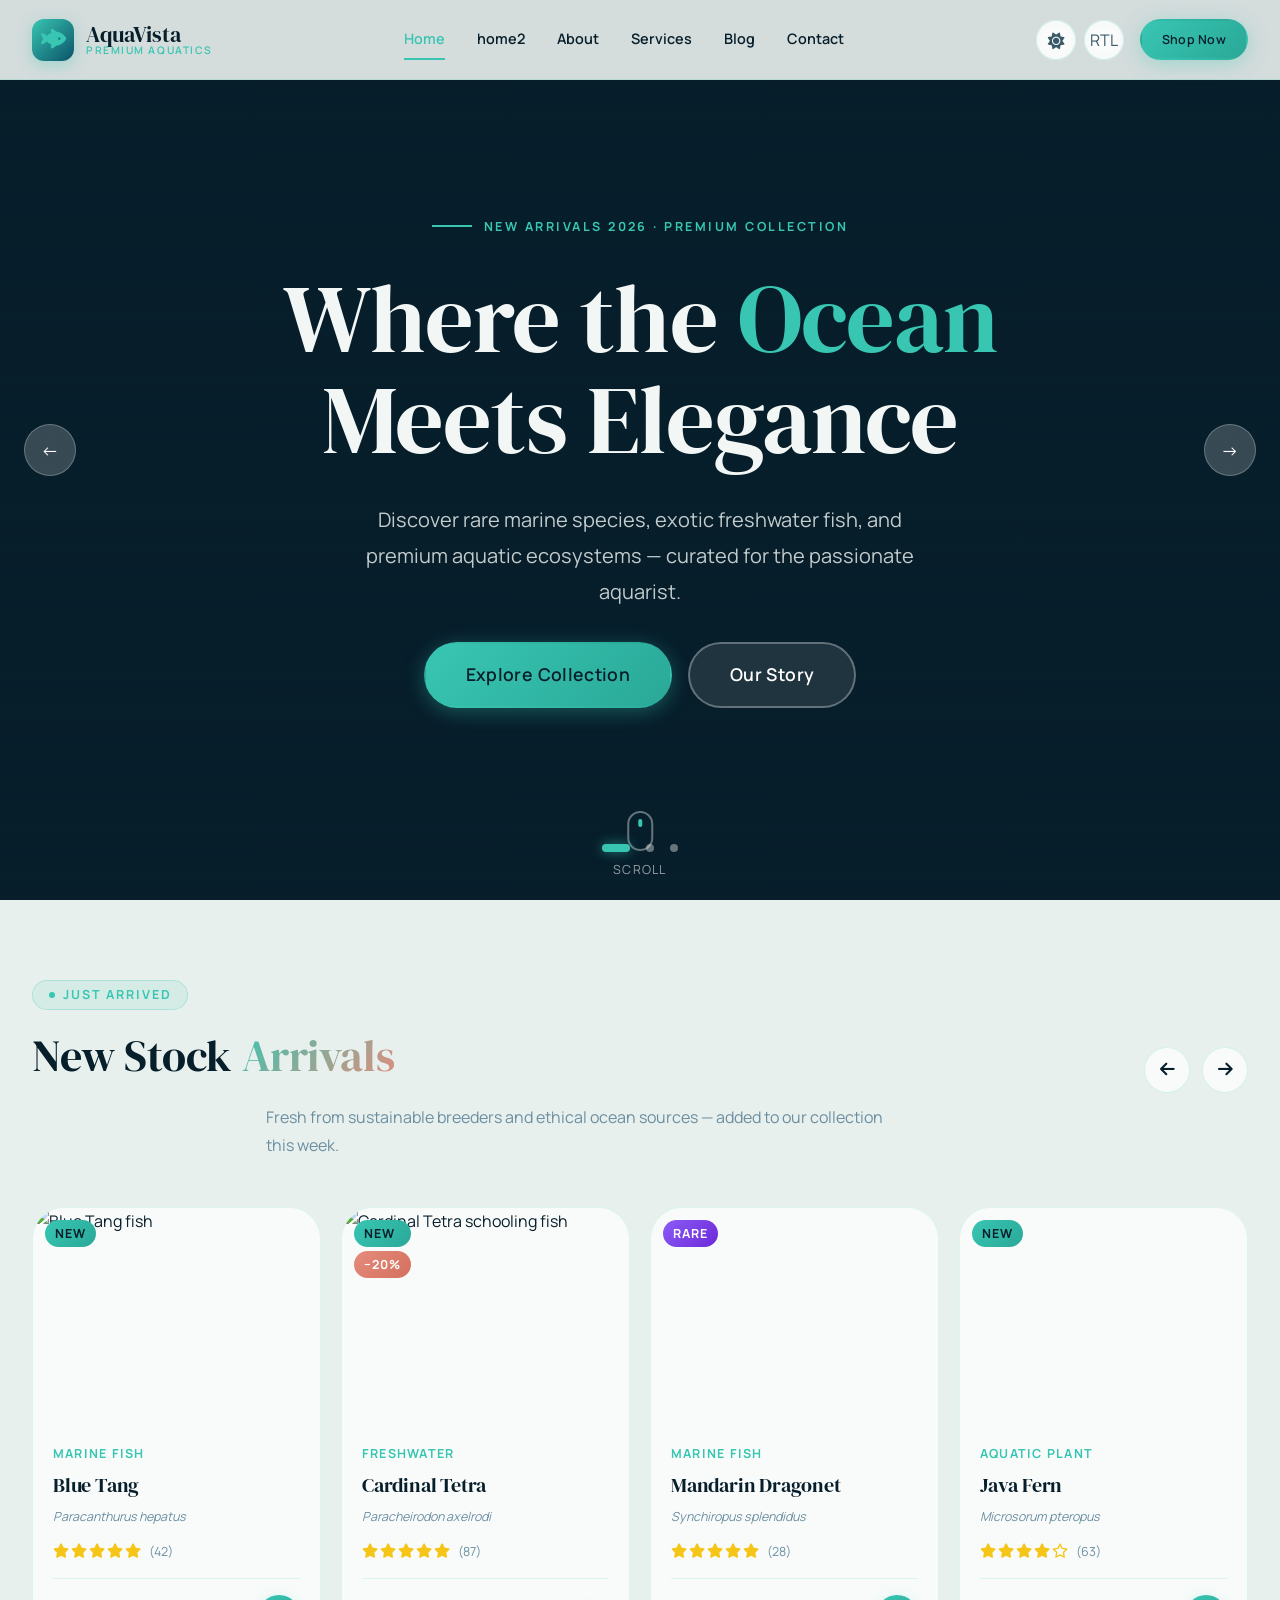
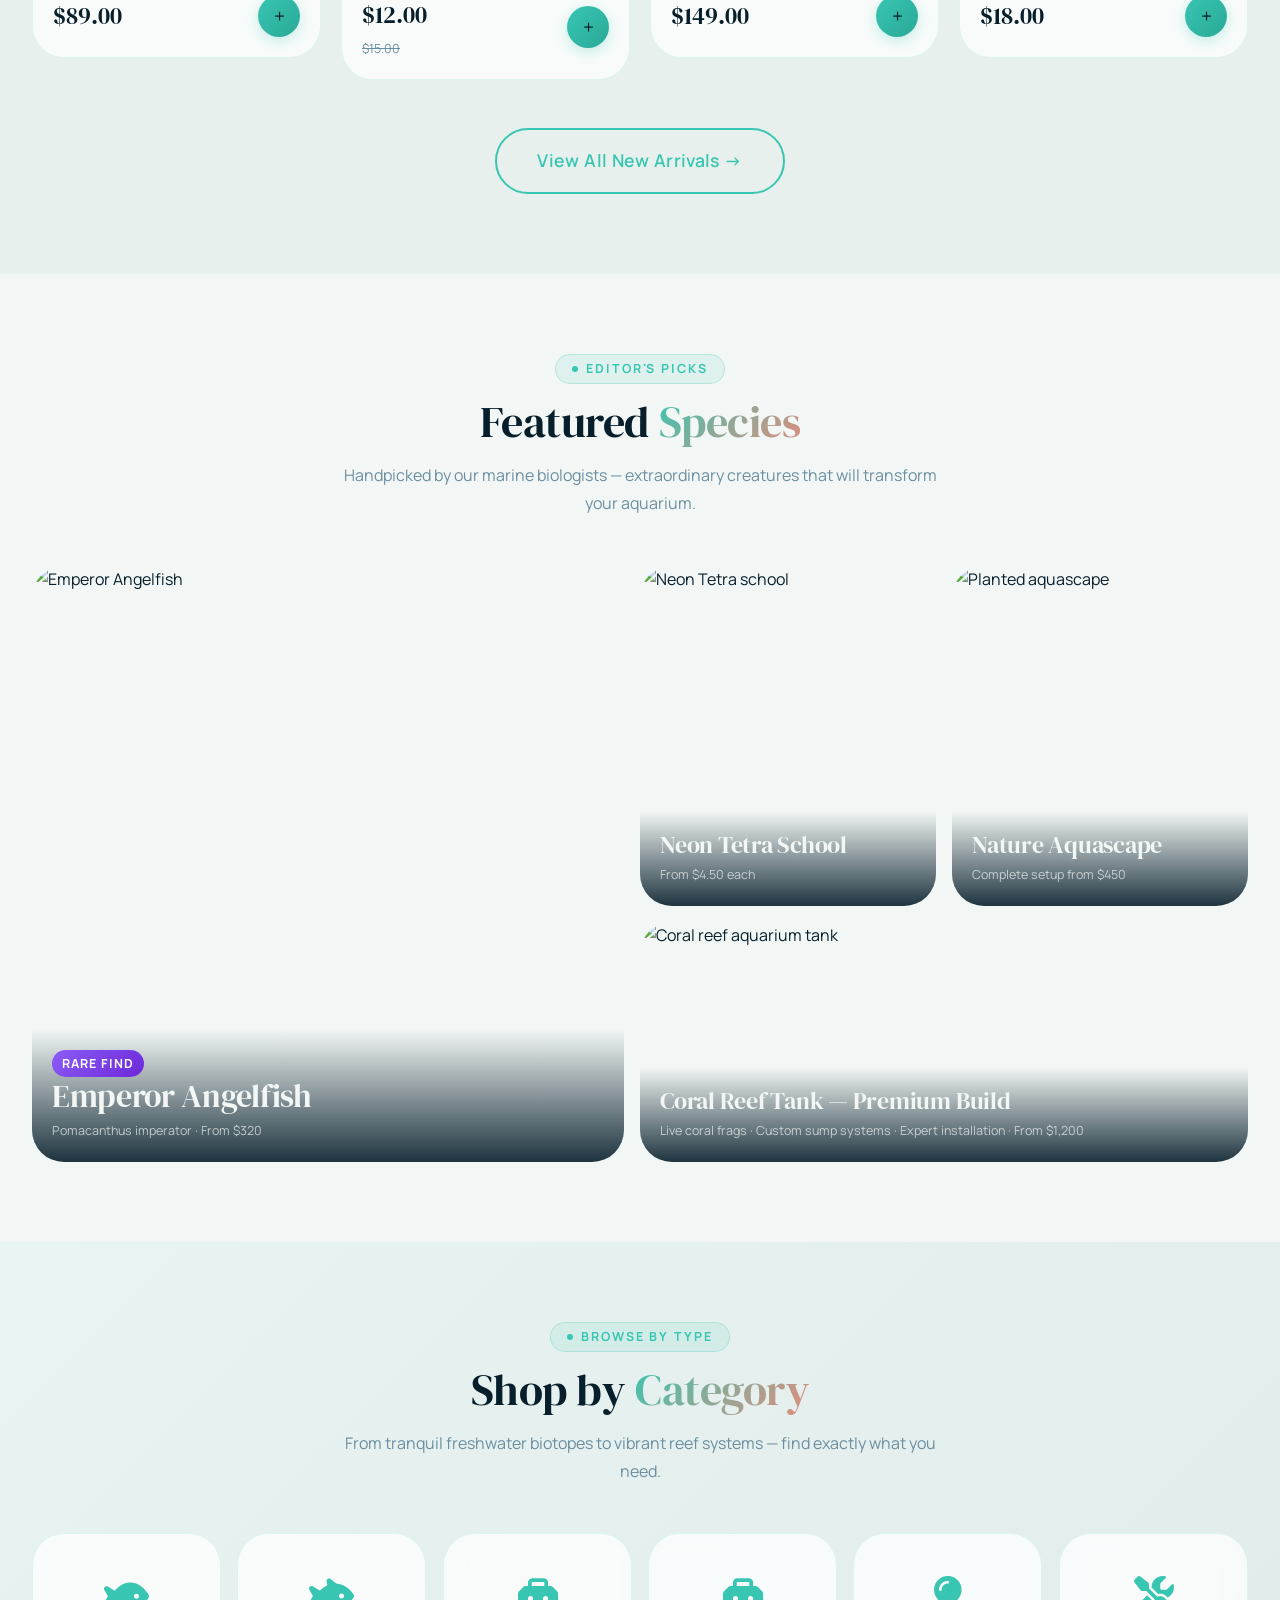
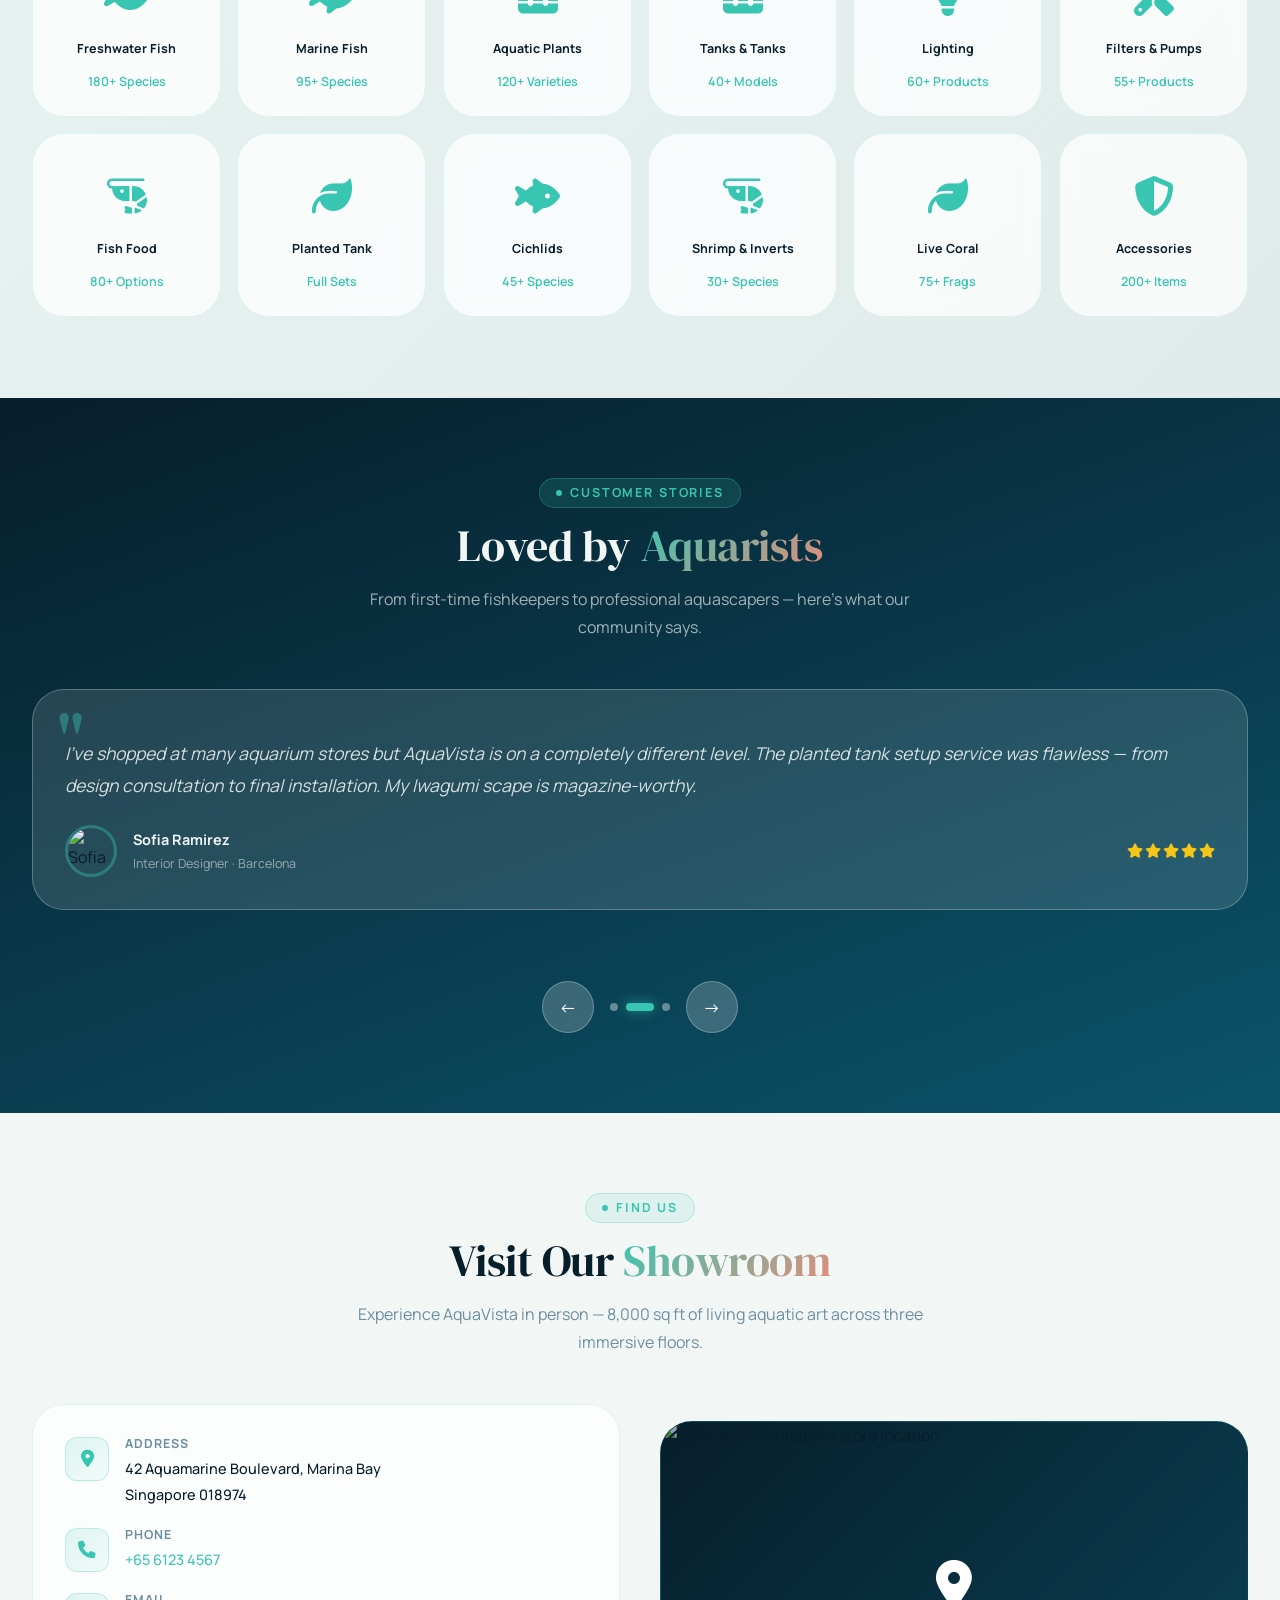
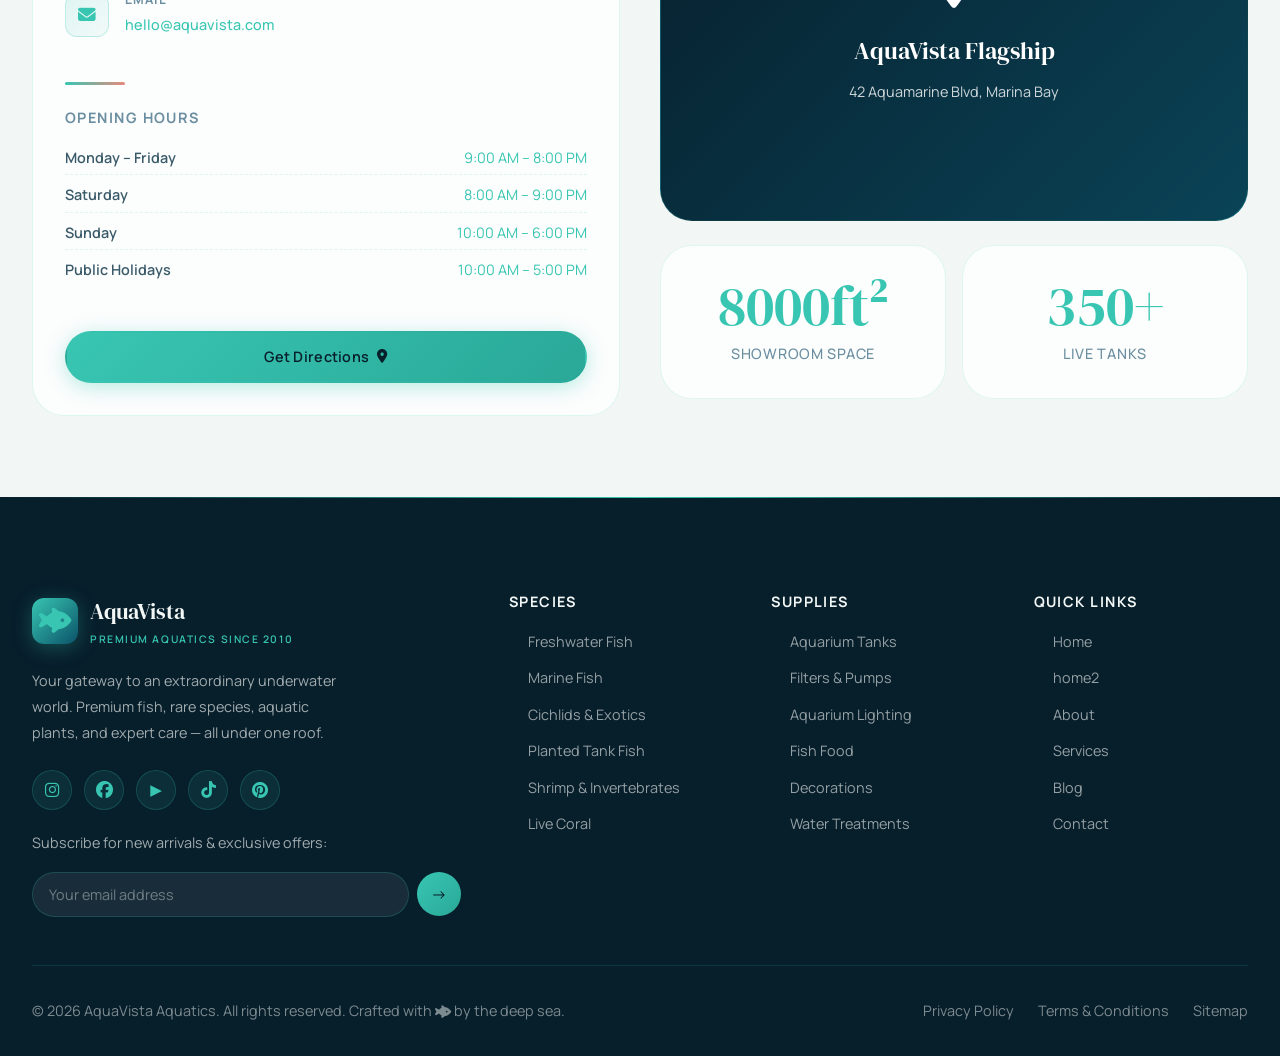
==== index.html @ 3c3be008 "first commit" ====
<!DOCTYPE html>
<html lang="en" dir="ltr" data-theme="light">
<head>
  <meta charset="UTF-8">
  <meta name="viewport" content="width=device-width, initial-scale=1.0">
  <meta name="description" content="AquaVista — Premium aquarium fish, aquatic plants, tanks, filters & expert care. Discover rare freshwater & marine species with cinematic quality.">
  <meta name="keywords" content="aquarium fish, freshwater fish, marine fish, aquatic plants, fish tanks, aquarium supplies">
  <meta property="og:title" content="AquaVista — Ultra Premium Aquarium Store">
  <meta property="og:description" content="Your gateway to an extraordinary underwater world. Premium fish, plants & supplies.">
  <title>AquaVista — Ultra Premium Aquarium & Aquatic Supplies</title>
  <link rel="preconnect" href="https://fonts.googleapis.com">
  <link rel="preconnect" href="https://fonts.gstatic.com" crossorigin>
  <link href="https://fonts.googleapis.com/css2?family=DM+Serif+Display:ital@0;1&family=Manrope:wght@300;400;500;600;700;800&display=swap" rel="stylesheet">
  <link rel="stylesheet" href="css/style.css">
  <link rel="stylesheet" href="css/components.css">
  <link rel="stylesheet" href="css/animations.css">
  <link rel="stylesheet" href="css/shared.css">
  <link rel="stylesheet" href="css/responsive.css">
  <link rel="stylesheet" href="https://cdnjs.cloudflare.com/ajax/libs/font-awesome/6.5.2/css/all.min.css">
</head>
<body>

<!-- PAGE TRANSITION -->
<div id="page-transition" aria-hidden="true"></div>

<!-- BACK TO TOP -->
<button id="back-to-top" aria-label="Back to top">↑</button>

<!-- SEARCH MODAL -->
<div id="search-modal" role="dialog" aria-label="Search" aria-modal="true">
  <div class="search-box">
    <div class="search-header">
      <span style="color:var(--aquamarine);font-size:1.1rem;"><i class="fa-solid fa-magnifying-glass"></i></span>
      <input class="search-input" type="search" placeholder="Search fish, plants, equipment…" autocomplete="off">
      <button class="search-close" aria-label="Close search"><i class="fa-solid fa-xmark"></i></button>
    </div>
    <div class="search-results"></div>
      <div class="search-hint">
        <span>Press <kbd>Ctrl+K</kbd> to search anytime</span>
      </div>
  </div>
</div>

<!-- ========== NAVBAR ========== -->
<nav class="navbar" role="navigation" aria-label="Main navigation">
  <div class="nav-inner">
    <a href="index.html" class="nav-logo" aria-label="AquaVista Home">
      <div class="nav-logo-icon" aria-hidden="true"><i class="fa-solid fa-fish-fins"></i></div>
      <div class="nav-logo-text">
        <span class="nav-brand">AquaVista</span>
        <span class="nav-tagline">Premium Aquatics</span>
      </div>
    </a>

    <ul class="nav-links" role="list">
      <li class="nav-item"><a href="index.html" class="nav-link active">Home</a></li>
      <li class="nav-item"><a href="home2.html" class="nav-link">home2</a></li>
      <li class="nav-item"><a href="about.html" class="nav-link">About</a></li><li class="nav-item"><a href="services.html" class="nav-link">Services</a></li>
      <li class="nav-item"><a href="blog.html" class="nav-link">Blog</a></li>
      <li class="nav-item"><a href="contact.html" class="nav-link">Contact</a></li>
    </ul>

    <div class="nav-controls">
      <button class="nav-btn" id="theme-toggle" aria-label="Toggle dark mode">
        <span class="theme-icon"><i class="fa-solid fa-moon"></i></span>
      </button>
      <button class="nav-btn" id="rtl-toggle" aria-label="Toggle RTL">
        <span class="rtl-icon">RTL</span>
      </button>
      <a href="contact.html" class="btn btn-primary btn-sm nav-cta">Shop Now</a>
    </div>

    <button class="nav-toggle" id="mobile-toggle" aria-label="Toggle menu" aria-expanded="false">
      <span></span><span></span><span></span>
    </button>
  </div>
</nav>

<!-- MOBILE MENU -->
<div class="mobile-menu" role="dialog" aria-label="Mobile navigation">
    <a href="index.html" class="mobile-nav-link"><i class="fa-solid fa-house"></i> Home</a>
    <a href="home2.html" class="mobile-nav-link"><i class="fa-solid fa-compass"></i> home2</a>
    <a href="about.html" class="mobile-nav-link"><i class="fa-solid fa-circle-info"></i> About</a><a href="services.html" class="mobile-nav-link"><i class="fa-solid fa-hand-holding-heart"></i> Services</a>
    <a href="blog.html" class="mobile-nav-link"><i class="fa-solid fa-book-open"></i> Blog</a>
    <a href="contact.html" class="mobile-nav-link"><i class="fa-solid fa-location-dot"></i> Contact</a>
  <div class="mobile-menu-controls">
    <button class="btn btn-outline btn-sm" id="theme-toggle-mob"><i class="fa-solid fa-moon"></i> Dark Mode</button>
    <button class="btn btn-ghost btn-sm" id="rtl-toggle-mob">RTL</button>
  </div>
</div>

<!-- ========== SECTION 1: HERO SLIDER ========== -->
<section class="hero-slider" aria-label="Featured collection slider">
  <div class="slider-track">
    <!-- Slide 1 -->
    <div class="slide active" aria-hidden="false">
      <div class="slide-bg">
        <img src="https://images.unsplash.com/photo-1571752726703-5e7d1f6a986d?w=1920&q=85&auto=format&fit=crop" alt="Vibrant coral reef with tropical fish" loading="eager">
      </div>
      <div class="bubbles-container" data-bubbles="12" aria-hidden="true"></div>
      <div class="slide-content">
        <div class="slide-inner">
          <span class="hero-eyebrow">New Arrivals 2026 · Premium Collection</span>
          <h1 class="hero-title">Where the <span>Ocean</span><br>Meets Elegance</h1>
          <p class="hero-description">Discover rare marine species, exotic freshwater fish, and premium aquatic ecosystems — curated for the passionate aquarist.</p>
          <div class="hero-actions">
            <a href="home2.html" class="btn btn-primary btn-lg ripple">Explore Collection</a>
            <a href="about.html" class="btn btn-ghost btn-lg">Our Story</a>
          </div>
        </div>
      </div>
    </div>

    <!-- Slide 2 -->
    <div class="slide" aria-hidden="true">
      <div class="slide-bg">
        <img src="https://images.unsplash.com/photo-1535591273668-578e31182c4f?w=1920&q=85&auto=format&fit=crop" alt="Elegant planted aquarium tank" loading="lazy">
      </div>
      <div class="bubbles-container" data-bubbles="10" aria-hidden="true"></div>
      <div class="slide-content">
        <div class="slide-inner">
          <span class="hero-eyebrow">Planted Tank · Aquascape Paradise</span>
          <h1 class="hero-title">Craft Your Own<br><span>Aquatic Eden</span></h1>
          <p class="hero-description">From lush carpeting plants to dramatic hardscape — build a living masterpiece with our expert-curated planted tank collection.</p>
          <div class="hero-actions">
            <a href="services.html" class="btn btn-primary btn-lg ripple">Tank Setup</a>
            <a href="blog.html" class="btn btn-ghost btn-lg">Care Guides</a>
          </div>
        </div>
      </div>
    </div>

    <!-- Slide 3 -->
    <div class="slide" aria-hidden="true">
      <div class="slide-bg">
        <img src="https://images.unsplash.com/photo-1544551763-46a013bb70d5?w=1920&q=85&auto=format&fit=crop" alt="Clownfish in anemone marine reef" loading="lazy">
      </div>
      <div class="bubbles-container" data-bubbles="14" aria-hidden="true"></div>
      <div class="slide-content">
        <div class="slide-inner">
          <span class="hero-eyebrow">Marine Fish · Reef Collection</span>
          <h1 class="hero-title">Bring the <span>Reef</span><br>Into Your Home</h1>
          <p class="hero-description">Authentic marine species sourced ethically — clownfish, tangs, wrasses, and rare deep-sea gems for the ultimate reef tank.</p>
          <div class="hero-actions">
            <a href="contact.html" class="btn btn-primary btn-lg ripple">Special Orders</a>
            <a href="contact.html" class="btn btn-ghost btn-lg">Find Our Store</a>
          </div>
        </div>
      </div>
    </div>
  </div>

  <!-- Slider Controls -->
  <button class="slider-arrow prev" aria-label="Previous slide">←</button>
  <button class="slider-arrow next" aria-label="Next slide">→</button>
  <div class="slider-controls" role="group" aria-label="Slide navigation">
    <button class="slider-dot active" aria-label="Slide 1" aria-current="true"></button>
    <button class="slider-dot" aria-label="Slide 2"></button>
    <button class="slider-dot" aria-label="Slide 3"></button>
  </div>
  <div class="slider-progress" aria-hidden="true"></div>

  <div class="scroll-indicator" aria-hidden="true">
    <div class="scroll-mouse"><div class="scroll-mouse-inner"></div></div>
    <span>Scroll</span>
  </div>
</section>

<!-- ========== SECTION 2: NEW STOCK ARRIVALS ========== -->
<section class="arrivals-strip section-sm" aria-labelledby="arrivals-heading">
  <div class="container">
    <div class="section-header arrivals-header reveal reveal-up">
      <div class="arrivals-heading">
        <span class="section-tag">Just Arrived</span>
        <h2 class="section-title" id="arrivals-heading">New Stock <span class="gradient-text">Arrivals</span></h2>
        <p class="section-subtitle">Fresh from sustainable breeders and ethical ocean sources — added to our collection this week.</p>
      </div>
      <div class="arrivals-nav">
        <button class="arrival-arrow prev" type="button" aria-label="Scroll arrivals left"><i class="fa-solid fa-arrow-left"></i></button>
        <button class="arrival-arrow next" type="button" aria-label="Scroll arrivals right"><i class="fa-solid fa-arrow-right"></i></button>
      </div>
    </div>

    <div class="h-scroll reveal reveal-up reveal-delay-2" role="list" aria-label="New arrivals">
      <!-- Card 1 -->
      <div class="product-card arrival-item" role="listitem" data-category="marine" data-name="Blue Tang" data-price="89" data-rating="4.9" data-id="1">
        <div class="product-card-img">
          <img src="https://images.unsplash.com/photo-1747400701453-a79d17fd9578?w=600&auto=format&fit=crop&q=60&ixlib=rb-4.1.0&ixid=M3wxMjA3fDB8MHxzZWFyY2h8MTc0fHxhcXVhcml1bXxlbnwwfHwwfHx8MA%3D%3D" alt="Blue Tang fish" loading="lazy">
          <div class="product-card-badges"><span class="badge badge-new">New</span></div>
          <div class="product-card-actions">
            <button class="product-action-btn" data-wishlist="bt-001" aria-label="Add to wishlist"><i class="fa-regular fa-heart"></i></button>
            <button class="product-action-btn" aria-label="Quick view"><i class="fa-solid fa-eye"></i></button>
          </div>
        </div>
        <div class="product-card-body">
          <div class="product-category">Marine Fish</div>
          <h3 class="product-name">Blue Tang</h3>
          <p class="product-scientific">Paracanthurus hepatus</p>
          <div class="product-rating"><div class="stars"><i class="fa-solid fa-star"></i><i class="fa-solid fa-star"></i><i class="fa-solid fa-star"></i><i class="fa-solid fa-star"></i><i class="fa-solid fa-star"></i></div><span class="count">(42)</span></div>
          <div class="product-footer">
            <div class="product-price"><span class="current">$89.00</span></div>
            <button class="product-add-btn" aria-label="Add Blue Tang to cart">+</button>
          </div>
        </div>
      </div>

      <!-- Card 2 -->
      <div class="product-card arrival-item" role="listitem" data-category="freshwater" data-name="Cardinal Tetra" data-price="12" data-rating="4.8" data-id="2">
        <div class="product-card-img">
          <img src="https://images.unsplash.com/photo-1715818466408-b4c093a084c3?w=600&auto=format&fit=crop&q=60&ixlib=rb-4.1.0&ixid=M3wxMjA3fDB8MHxzZWFyY2h8MTcwfHxhcXVhcml1bXxlbnwwfHwwfHx8MA%3D%3D" alt="Cardinal Tetra schooling fish" loading="lazy">
          <div class="product-card-badges"><span class="badge badge-new">New</span><span class="badge badge-sale">−20%</span></div>
          <div class="product-card-actions">
            <button class="product-action-btn" data-wishlist="ct-002" aria-label="Add to wishlist"><i class="fa-regular fa-heart"></i></button>
            <button class="product-action-btn" aria-label="Quick view"><i class="fa-solid fa-eye"></i></button>
          </div>
        </div>
        <div class="product-card-body">
          <div class="product-category">Freshwater</div>
          <h3 class="product-name">Cardinal Tetra</h3>
          <p class="product-scientific">Paracheirodon axelrodi</p>
          <div class="product-rating"><div class="stars"><i class="fa-solid fa-star"></i><i class="fa-solid fa-star"></i><i class="fa-solid fa-star"></i><i class="fa-solid fa-star"></i><i class="fa-solid fa-star"></i></div><span class="count">(87)</span></div>
          <div class="product-footer">
            <div class="product-price"><span class="current">$12.00</span><span class="original">$15.00</span></div>
            <button class="product-add-btn" aria-label="Add Cardinal Tetra to cart">+</button>
          </div>
        </div>
      </div>

      <!-- Card 3 -->
      <div class="product-card arrival-item" role="listitem" data-category="marine" data-name="Mandarin Dragonet" data-price="149" data-rating="5.0" data-id="3">
        <div class="product-card-img">
          <img src="https://plus.unsplash.com/premium_photo-1708433274371-fd628943f4e8?w=600&auto=format&fit=crop&q=60&ixlib=rb-4.1.0&ixid=M3wxMjA3fDB8MHxzZWFyY2h8MTczfHxhcXVhcml1bXxlbnwwfHwwfHx8MA%3D%3D" alt="Mandarin dragonet fish" loading="lazy">
          <div class="product-card-badges"><span class="badge badge-rare">Rare</span></div>
          <div class="product-card-actions">
            <button class="product-action-btn" data-wishlist="md-003" aria-label="Add to wishlist"><i class="fa-regular fa-heart"></i></button>
            <button class="product-action-btn" aria-label="Quick view"><i class="fa-solid fa-eye"></i></button>
          </div>
        </div>
        <div class="product-card-body">
          <div class="product-category">Marine Fish</div>
          <h3 class="product-name">Mandarin Dragonet</h3>
          <p class="product-scientific">Synchiropus splendidus</p>
          <div class="product-rating"><div class="stars"><i class="fa-solid fa-star"></i><i class="fa-solid fa-star"></i><i class="fa-solid fa-star"></i><i class="fa-solid fa-star"></i><i class="fa-solid fa-star"></i></div><span class="count">(28)</span></div>
          <div class="product-footer">
            <div class="product-price"><span class="current">$149.00</span></div>
            <button class="product-add-btn" aria-label="Add Mandarin Dragonet to cart">+</button>
          </div>
        </div>
      </div>

      <!-- Card 4 -->
      <div class="product-card arrival-item" role="listitem" data-category="planted" data-name="Java Fern" data-price="18" data-rating="4.7" data-id="4">
        <div class="product-card-img">
          <img src="https://images.unsplash.com/photo-1636045466216-089c502a3905?w=600&auto=format&fit=crop&q=60&ixlib=rb-4.1.0&ixid=M3wxMjA3fDB8MHxzZWFyY2h8MTc5fHxhcXVhcml1bXxlbnwwfHwwfHx8MA%3D%3D" alt="Java fern aquatic plant" loading="lazy">
          <div class="product-card-badges"><span class="badge badge-new">New</span></div>
          <div class="product-card-actions">
            <button class="product-action-btn" data-wishlist="jf-004" aria-label="Add to wishlist"><i class="fa-regular fa-heart"></i></button>
          </div>
        </div>
        <div class="product-card-body">
          <div class="product-category">Aquatic Plant</div>
          <h3 class="product-name">Java Fern</h3>
          <p class="product-scientific">Microsorum pteropus</p>
          <div class="product-rating"><div class="stars"><i class="fa-solid fa-star"></i><i class="fa-solid fa-star"></i><i class="fa-solid fa-star"></i><i class="fa-solid fa-star"></i><i class="fa-regular fa-star"></i></div><span class="count">(63)</span></div>
          <div class="product-footer">
            <div class="product-price"><span class="current">$18.00</span></div>
            <button class="product-add-btn" aria-label="Add Java Fern to cart">+</button>
          </div>
        </div>
      </div>

      <!-- Card 5 -->
      <div class="product-card arrival-item" role="listitem" data-category="freshwater" data-name="Discus" data-price="75" data-rating="4.9" data-id="5">
        <div class="product-card-img">
          <img src="https://images.unsplash.com/photo-1559717201-2879521b49f4?w=600&auto=format&fit=crop&q=60&ixlib=rb-4.1.0&ixid=M3wxMjA3fDB8MHxzZWFyY2h8MTgwfHxhcXVhcml1bXxlbnwwfHwwfHx8MA%3D%3D" alt="Vibrant discus fish" loading="lazy">
          <div class="product-card-badges"><span class="badge badge-rare">Rare</span></div>
          <div class="product-card-actions">
            <button class="product-action-btn" data-wishlist="dc-005" aria-label="Add to wishlist"><i class="fa-regular fa-heart"></i></button>
          </div>
        </div>
        <div class="product-card-body">
          <div class="product-category">Freshwater</div>
          <h3 class="product-name">Blue Diamond Discus</h3>
          <p class="product-scientific">Symphysodon aequifasciatus</p>
          <div class="product-rating"><div class="stars"><i class="fa-solid fa-star"></i><i class="fa-solid fa-star"></i><i class="fa-solid fa-star"></i><i class="fa-solid fa-star"></i><i class="fa-solid fa-star"></i></div><span class="count">(51)</span></div>
          <div class="product-footer">
            <div class="product-price"><span class="current">$75.00</span></div>
            <button class="product-add-btn" aria-label="Add Discus to cart">+</button>
          </div>
        </div>
      </div>

      <!-- Card 6 -->
      <div class="product-card arrival-item" role="listitem" data-category="marine" data-name="Clownfish" data-price="45" data-rating="4.8" data-id="6">
        <div class="product-card-img">
          <img src="https://plus.unsplash.com/premium_photo-1661963171944-6ba0f041ebd4?w=600&auto=format&fit=crop&q=60&ixlib=rb-4.1.0&ixid=M3wxMjA3fDB8MHxzZWFyY2h8MTk3fHxhcXVhcml1bXxlbnwwfHwwfHx8MA%3D%3D" alt="Clownfish in anemone" loading="lazy">
          <div class="product-card-badges"><span class="badge badge-aqua">Popular</span></div>
          <div class="product-card-actions">
            <button class="product-action-btn" data-wishlist="cf-006" aria-label="Add to wishlist"><i class="fa-regular fa-heart"></i></button>
          </div>
        </div>
        <div class="product-card-body">
          <div class="product-category">Marine Fish</div>
          <h3 class="product-name">Ocellaris Clownfish</h3>
          <p class="product-scientific">Amphiprion ocellaris</p>
          <div class="product-rating"><div class="stars"><i class="fa-solid fa-star"></i><i class="fa-solid fa-star"></i><i class="fa-solid fa-star"></i><i class="fa-solid fa-star"></i><i class="fa-solid fa-star"></i></div><span class="count">(124)</span></div>
          <div class="product-footer">
            <div class="product-price"><span class="current">$45.00</span></div>
            <button class="product-add-btn" aria-label="Add Clownfish to cart">+</button>
          </div>
        </div>
      </div>
    </div>

    <div class="text-center mt-8 reveal reveal-up reveal-delay-3">
      <a href="home2.html" class="btn btn-outline btn-lg">View All New Arrivals →</a>
    </div>
  </div>
</section>

<!-- ========== SECTION 3: FEATURED SPECIES BENTO GRID ========== -->
<section class="section" aria-labelledby="featured-heading">
  <div class="container">
    <div class="section-header reveal reveal-up">
      <span class="section-tag">Editor's Picks</span>
      <h2 class="section-title" id="featured-heading">Featured <span class="gradient-text">Species</span></h2>
      <p class="section-subtitle">Handpicked by our marine biologists — extraordinary creatures that will transform your aquarium.</p>
    </div>

    <div class="bento-grid reveal reveal-up reveal-delay-2">
      <div class="bento-card bento-1">
        <img src="https://images.unsplash.com/photo-1609578611418-2f253b3c1cf5?w=600&auto=format&fit=crop&q=60&ixlib=rb-4.1.0&ixid=M3wxMjA3fDB8MHxzZWFyY2h8MTk0fHxhcXVhcml1bXxlbnwwfHwwfHx8MA%3D%3D" alt="Emperor Angelfish" loading="lazy" data-zoom>
        <div class="bento-card-info">
          <span class="badge badge-rare">Rare Find</span>
          <h3>Emperor Angelfish</h3>
          <p>Pomacanthus imperator · From $320</p>
        </div>
      </div>
      <div class="bento-card bento-2">
        <img src="https://images.unsplash.com/photo-1530512112376-c3928c2ee68a?w=600&auto=format&fit=crop&q=60&ixlib=rb-4.1.0&ixid=M3wxMjA3fDB8MHxzZWFyY2h8MjM0fHxhcXVhcml1bXxlbnwwfHwwfHx8MA%3D%3D" alt="Neon Tetra school" loading="lazy" data-zoom>
        <div class="bento-card-info">
          <h3>Neon Tetra School</h3>
          <p>From $4.50 each</p>
        </div>
      </div>
      <div class="bento-card bento-3">
        <img src="https://images.unsplash.com/photo-1514907401407-a4bbd5aeb55e?w=600&auto=format&fit=crop&q=60&ixlib=rb-4.1.0&ixid=M3wxMjA3fDB8MHxzZWFyY2h8MjA2fHxhcXVhcml1bXxlbnwwfHwwfHx8MA%3D%3D" alt="Planted aquascape" loading="lazy" data-zoom>
        <div class="bento-card-info">
          <h3>Nature Aquascape</h3>
          <p>Complete setup from $450</p>
        </div>
      </div>
      <div class="bento-card bento-4">
        <img src="https://images.unsplash.com/photo-1583122624875-e5621df595b3?w=600&auto=format&fit=crop&q=60&ixlib=rb-4.1.0&ixid=M3wxMjA3fDB8MHxzZWFyY2h8MjE0fHxhcXVhcml1bXxlbnwwfHwwfHx8MA%3D%3D" alt="Coral reef aquarium tank" loading="lazy" data-zoom>
        <div class="bento-card-info">
          <h3>Coral Reef Tank — Premium Build</h3>
          <p>Live coral frags · Custom sump systems · Expert installation · From $1,200</p>
        </div>
      </div>
    </div>
  </div>
</section>

<!-- ========== SECTION 4: CATEGORY SHOWCASE ========== -->
<section class="section bg-aqua-tint" id="categories" aria-labelledby="cat-heading">
  <div class="container">
    <div class="section-header reveal reveal-up">
      <span class="section-tag">Browse by Type</span>
      <h2 class="section-title" id="cat-heading">Shop by <span class="gradient-text">Category</span></h2>
      <p class="section-subtitle">From tranquil freshwater biotopes to vibrant reef systems — find exactly what you need.</p>
    </div>

    <div class="cat-grid" data-stagger=".cat-item" data-delay="80" role="list">
      <a href="#" class="cat-item reveal-child" role="listitem">
        <span class="cat-emoji"><i class="fa-solid fa-fish"></i></span>
        <span class="cat-label">Freshwater Fish</span>
        <span class="cat-count">180+ Species</span>
      </a>
      <a href="#" class="cat-item reveal-child" role="listitem">
        <span class="cat-emoji"><i class="fa-solid fa-fish-fins"></i></span>
        <span class="cat-label">Marine Fish</span>
        <span class="cat-count">95+ Species</span>
      </a>
      <a href="#" class="cat-item reveal-child" role="listitem">
        <span class="cat-emoji"><i class="fa-solid fa-toolbox"></i></span>
        <span class="cat-label">Aquatic Plants</span>
        <span class="cat-count">120+ Varieties</span>
      </a>
      <a href="#" class="cat-item reveal-child" role="listitem">
        <span class="cat-emoji"><i class="fa-solid fa-toolbox"></i></span>
        <span class="cat-label">Tanks & Tanks</span>
        <span class="cat-count">40+ Models</span>
      </a>
      <a href="#" class="cat-item reveal-child" role="listitem">
        <span class="cat-emoji"><i class="fa-solid fa-lightbulb"></i></span>
        <span class="cat-label">Lighting</span>
        <span class="cat-count">60+ Products</span>
      </a>
      <a href="#" class="cat-item reveal-child" role="listitem">
        <span class="cat-emoji"><i class="fa-solid fa-screwdriver-wrench"></i></span>
        <span class="cat-label">Filters & Pumps</span>
        <span class="cat-count">55+ Products</span>
      </a>
      <a href="#" class="cat-item reveal-child" role="listitem">
        <span class="cat-emoji"><i class="fa-solid fa-shrimp"></i></span>
        <span class="cat-label">Fish Food</span>
        <span class="cat-count">80+ Options</span>
      </a>
      <a href="#" class="cat-item reveal-child" role="listitem">
        <span class="cat-emoji"><i class="fa-solid fa-leaf"></i></span>
        <span class="cat-label">Planted Tank</span>
        <span class="cat-count">Full Sets</span>
      </a>
      <a href="#" class="cat-item reveal-child" role="listitem">
        <span class="cat-emoji"><i class="fa-solid fa-fish-fins"></i></span>
        <span class="cat-label">Cichlids</span>
        <span class="cat-count">45+ Species</span>
      </a>
      <a href="#" class="cat-item reveal-child" role="listitem">
        <span class="cat-emoji"><i class="fa-solid fa-shrimp"></i></span>
        <span class="cat-label">Shrimp & Inverts</span>
        <span class="cat-count">30+ Species</span>
      </a>
      <a href="#" class="cat-item reveal-child" role="listitem">
        <span class="cat-emoji"><i class="fa-solid fa-leaf"></i></span>
        <span class="cat-label">Live Coral</span>
        <span class="cat-count">75+ Frags</span>
      </a>
      <a href="services.html" class="cat-item reveal-child" role="listitem">
        <span class="cat-emoji"><i class="fa-solid fa-shield-halved"></i></span>
        <span class="cat-label">Accessories</span>
        <span class="cat-count">200+ Items</span>
      </a>
    </div>
  </div>
</section>

<!-- ========== SECTION 5: TESTIMONIALS ========== -->
<section class="section t-section" aria-labelledby="testimonials-heading">
  <div class="container">
    <div class="section-header reveal reveal-up">
      <span class="section-tag" style="background:rgba(56,198,178,0.15);border-color:rgba(56,198,178,0.3);">Customer Stories</span>
      <h2 class="section-title text-inverse" id="testimonials-heading">Loved by <span class="gradient-text">Aquarists</span></h2>
      <p class="section-subtitle" style="color:rgba(242,247,245,0.65);">From first-time fishkeepers to professional aquascapers — here's what our community says.</p>
    </div>

    <div class="testimonial-track reveal reveal-up reveal-delay-2">
      <div class="testimonial-slide active">
        <div class="testimonial-card">
          <div class="testimonial-quote">"</div>
          <p class="testimonial-text">AquaVista transformed my living room into an underwater paradise. The Emperor Angelfish I ordered arrived in perfect health. Their care team guided me through the entire acclimation process. Absolutely unmatched service.</p>
          <div class="testimonial-footer">
            <img class="testimonial-avatar" src="https://images.unsplash.com/photo-1507003211169-0a1dd7228f2d?w=100&q=80&auto=format&fit=crop&facepad=3" alt="Marcus Chen" loading="lazy">
            <div class="testimonial-info">
              <div class="testimonial-name">Marcus Chen</div>
              <div class="testimonial-location">Professional Aquascaper · Singapore</div>
            </div>
            <div class="stars"><i class="fa-solid fa-star"></i><i class="fa-solid fa-star"></i><i class="fa-solid fa-star"></i><i class="fa-solid fa-star"></i><i class="fa-solid fa-star"></i></div>
          </div>
        </div>
      </div>
      <div class="testimonial-slide">
        <div class="testimonial-card">
          <div class="testimonial-quote">"</div>
          <p class="testimonial-text">I've shopped at many aquarium stores but AquaVista is on a completely different level. The planted tank setup service was flawless — from design consultation to final installation. My Iwagumi scape is magazine-worthy.</p>
          <div class="testimonial-footer">
            <img class="testimonial-avatar" src="https://plus.unsplash.com/premium_photo-1661719058846-fc8c3c50ecb5?w=600&auto=format&fit=crop&q=60&ixlib=rb-4.1.0&ixid=M3wxMjA3fDB8MHxzZWFyY2h8OXx8Zm91bmRlcnxlbnwwfHwwfHx8MA%3D%3D" alt="Sofia Ramirez" loading="lazy">
            <div class="testimonial-info">
              <div class="testimonial-name">Sofia Ramirez</div>
              <div class="testimonial-location">Interior Designer · Barcelona</div>
            </div>
            <div class="stars"><i class="fa-solid fa-star"></i><i class="fa-solid fa-star"></i><i class="fa-solid fa-star"></i><i class="fa-solid fa-star"></i><i class="fa-solid fa-star"></i></div>
          </div>
        </div>
      </div>
      <div class="testimonial-slide">
        <div class="testimonial-card">
          <div class="testimonial-quote">"</div>
          <p class="testimonial-text">As a marine biologist, I'm very particular about fish sourcing. AquaVista's ethical sourcing and quarantine protocols are exceptional. My reef tank has thriving coral frags from them — zero pest introduction.</p>
          <div class="testimonial-footer">
            <img class="testimonial-avatar" src="https://images.unsplash.com/photo-1472099645785-5658abf4ff4e?w=100&q=80&auto=format&fit=crop&facepad=3" alt="Dr. James Okafor" loading="lazy">
            <div class="testimonial-info">
              <div class="testimonial-name">Dr. James Okafor</div>
              <div class="testimonial-location">Marine Biologist · Cape Town</div>
            </div>
            <div class="stars"><i class="fa-solid fa-star"></i><i class="fa-solid fa-star"></i><i class="fa-solid fa-star"></i><i class="fa-solid fa-star"></i><i class="fa-solid fa-star"></i></div>
          </div>
        </div>
      </div>
    </div>

    <div class="t-controls reveal reveal-up reveal-delay-3">
      <button class="slider-arrow t-prev" style="position:static;transform:none;" aria-label="Previous testimonial">←</button>
      <div class="t-dots" role="group" aria-label="Testimonial navigation"></div>
      <button class="slider-arrow t-next" style="position:static;transform:none;" aria-label="Next testimonial">→</button>
    </div>
  </div>
</section>

<!-- ========== SECTION 6: STORE LOCATION & TIMINGS ========== -->
<section class="section" id="store" aria-labelledby="store-heading">
  <div class="container">
    <div class="section-header reveal reveal-up">
      <span class="section-tag">Find Us</span>
      <h2 class="section-title" id="store-heading">Visit Our <span class="gradient-text">Showroom</span></h2>
      <p class="section-subtitle">Experience AquaVista in person — 8,000 sq ft of living aquatic art across three immersive floors.</p>
    </div>

    <div class="store-layout reveal reveal-up reveal-delay-2">
      <div>
        <div class="store-info-card">
          <div class="store-info-item">
            <div class="store-info-icon"><i class="fa-solid fa-location-dot"></i></div>
            <div class="store-info-text">
              <h5>Address</h5>
              <p>42 Aquamarine Boulevard, Marina Bay<br>Singapore 018974</p>
            </div>
          </div>
          <div class="store-info-item">
            <div class="store-info-icon"><i class="fa-solid fa-phone"></i></div>
            <div class="store-info-text">
              <h5>Phone</h5>
              <p><a href="tel:+6561234567" style="color:var(--aquamarine);">+65 6123 4567</a></p>
            </div>
          </div>
          <div class="store-info-item">
            <div class="store-info-icon"><i class="fa-solid fa-envelope"></i></div>
            <div class="store-info-text">
              <h5>Email</h5>
              <p><a href="mailto:hello@aquavista.com" style="color:var(--aquamarine);">hello@aquavista.com</a></p>
            </div>
          </div>
          <div>
            <div class="divider left"></div>
            <h4 style="margin-bottom:var(--sp-3);font-family:var(--font-sans);font-size:var(--fs-sm);font-weight:700;text-transform:uppercase;letter-spacing:0.1em;color:var(--text-muted);">Opening Hours</h4>
            <div class="hours-list">
              <div class="hour-row"><span class="hour-day">Monday – Friday</span><span class="hour-time">9:00 AM – 8:00 PM</span></div>
              <div class="hour-row"><span class="hour-day">Saturday</span><span class="hour-time">8:00 AM – 9:00 PM</span></div>
              <div class="hour-row"><span class="hour-day">Sunday</span><span class="hour-time">10:00 AM – 6:00 PM</span></div>
              <div class="hour-row"><span class="hour-day">Public Holidays</span><span class="hour-time">10:00 AM – 5:00 PM</span></div>
            </div>
          </div>
          <div class="mt-6">
            <a href="contact.html" class="btn btn-primary" style="width:100%;justify-content:center;">Get Directions <i class="fa-solid fa-location-dot"></i></a>
          </div>
        </div>
      </div>

      <div>
        <div class="map-container">
          <img src="https://images.unsplash.com/photo-1524661135-423995f22d0b?w=800&q=80&auto=format&fit=crop" alt="Marina Bay Singapore store location" style="width:100%;height:100%;object-fit:cover;" loading="lazy">
          <div style="position:absolute;inset:0;background:rgba(7,30,43,0.3);display:flex;align-items:center;justify-content:center;">
            <div style="text-align:center;color:white;">
              <div style="font-size:3rem;margin-bottom:var(--sp-3);"><i class="fa-solid fa-location-dot"></i></div>
              <div style="font-family:var(--font-serif);font-size:var(--fs-xl);margin-bottom:var(--sp-2);">AquaVista Flagship</div>
              <div style="font-size:var(--fs-sm);opacity:0.8;">42 Aquamarine Blvd, Marina Bay</div>
            </div>
          </div>
        </div>
        <div class="grid-2 mt-6" style="gap:var(--sp-4);">
          <div class="stat-card" style="background:var(--bg-card);border:1px solid var(--border-card);">
            <span class="stat-value" data-count="8000" data-suffix="ft²">0</span>
            <span class="stat-label" style="color:var(--text-muted);">Showroom Space</span>
          </div>
          <div class="stat-card" style="background:var(--bg-card);border:1px solid var(--border-card);">
            <span class="stat-value" data-count="350" data-suffix="+">0</span>
            <span class="stat-label" style="color:var(--text-muted);">Live Tanks</span>
          </div>
        </div>
      </div>
    </div>
  </div>
</section>

<!-- ========== FOOTER ========== -->
<footer class="footer" role="contentinfo">
  <div class="container">
    <div class="footer-grid">
      <div class="footer-brand">
        <div class="footer-logo">
          <div class="footer-logo-icon" aria-hidden="true"><i class="fa-solid fa-fish-fins"></i></div>
          <div>
            <span class="footer-brand-name">AquaVista</span>
            <span class="footer-tagline">Premium Aquatics Since 2010</span>
          </div>
        </div>
        <p>Your gateway to an extraordinary underwater world. Premium fish, rare species, aquatic plants, and expert care — all under one roof.</p>
        <div class="footer-social" role="list" aria-label="Social media links">
          <a href="#" class="social-link" aria-label="Instagram" role="listitem"><i class="fa-brands fa-instagram"></i></a>
          <a href="#" class="social-link" aria-label="Facebook" role="listitem"><i class="fa-brands fa-facebook"></i></a>
          <a href="#" class="social-link" aria-label="YouTube" role="listitem">▶</a>
          <a href="#" class="social-link" aria-label="TikTok" role="listitem"><i class="fa-brands fa-tiktok"></i></a>
          <a href="#" class="social-link" aria-label="Pinterest" role="listitem"><i class="fa-brands fa-pinterest"></i></a>
        </div>
        <div class="footer-newsletter mt-6">
          <p>Subscribe for new arrivals & exclusive offers:</p>
          <form class="newsletter-form" aria-label="Newsletter subscription">
            <input type="email" placeholder="Your email address" aria-label="Email for newsletter" required>
            <button type="submit" aria-label="Subscribe">→</button>
          </form>
        </div>
      </div>

      <div class="footer-col">
        <h4>Species</h4>
        <ul>
          <li><a href="#">Freshwater Fish</a></li>
          <li><a href="#">Marine Fish</a></li>
          <li><a href="#">Cichlids & Exotics</a></li>
          <li><a href="#">Planted Tank Fish</a></li>
          <li><a href="#">Shrimp & Invertebrates</a></li>
          <li><a href="#">Live Coral</a></li>
        </ul>
      </div>

      <div class="footer-col">
        <h4>Supplies</h4>
        <ul>
          <li><a href="#">Aquarium Tanks</a></li>
          <li><a href="#">Filters & Pumps</a></li>
          <li><a href="#">Aquarium Lighting</a></li>
          <li><a href="#">Fish Food</a></li>
          <li><a href="#">Decorations</a></li>
          <li><a href="#">Water Treatments</a></li>
        </ul>
      </div>

            <div class="footer-col">
        <h4>Quick Links</h4>
        <ul>
          <li><a href="index.html">Home</a></li>
          <li><a href="home2.html">home2</a></li>
          <li><a href="about.html">About</a></li>
          <li><a href="services.html">Services</a></li>
          <li><a href="blog.html">Blog</a></li>
          <li><a href="contact.html">Contact</a></li>
        </ul>
      </div>
    </div>

    <div class="footer-bottom">
      <p class="footer-bottom-left">© 2026 AquaVista Aquatics. All rights reserved. Crafted with <i class="fa-solid fa-fish-fins"></i> by the deep sea.</p>
      <div class="footer-bottom-right">
        <a href="privacy-policy.html">Privacy Policy</a>
        <a href="terms.html">Terms & Conditions</a>
        <a href="sitemap.html">Sitemap</a>
      </div>
    </div>
  </div>
</footer>

<script src="js/main.js"></script>
<script src="js/slider.js"></script>
<script src="js/filter.js"></script>
<script src="js/animations.js"></script>
<script src="js/form.js"></script>
<script>
  // Sync mobile theme/rtl buttons
  document.getElementById('theme-toggle-mob')?.addEventListener('click', () => {
    document.getElementById('theme-toggle')?.click();
  });
  document.getElementById('rtl-toggle-mob')?.addEventListener('click', () => {
    document.getElementById('rtl-toggle')?.click();
  });
</script>
</body>
</html>
---- css/style.css ----
/* ============================================================
   AQUAVISTA — Core Design System
   Ultra Premium Aquarium Brand
   ============================================================ */

/* ---- Google Fonts ---- */
@import url('https://fonts.googleapis.com/css2?family=DM+Serif+Display:ital@0;1&family=Manrope:wght@300;400;500;600;700;800&display=swap');

/* ---- CSS Custom Properties ---- */
:root {
  /* Brand Palette */
  --abyss: #071E2B;
  --deep-ocean: #0B5369;
  --aquamarine: #38C6B2;
  --aquamarine-light: #5AD4C2;
  --aquamarine-dark: #2AA898;
  --coral: #E58B7B;
  --coral-light: #EDA99C;
  --coral-dark: #D4705E;
  --pearl: #F2F7F5;
  --pearl-dark: #E0EBE7;
  --midnight: #101820;

  /* Semantic Colors (Light Mode) */
  --bg-primary: #F2F7F5;
  --bg-secondary: #E8F0ED;
  --bg-card: rgba(255,255,255,0.75);
  --bg-card-hover: rgba(255,255,255,0.9);
  --bg-nav: rgba(242,247,245,0.88);
  --bg-footer: #071E2B;
  --text-primary: #071E2B;
  --text-secondary: #3A5A6A;
  --text-muted: #6B8EA0;
  --text-inverse: #F2F7F5;
  --border-color: rgba(56,198,178,0.2);
  --border-card: rgba(56,198,178,0.15);
  --shadow-sm: 0 2px 8px rgba(7,30,43,0.08);
  --shadow-md: 0 8px 32px rgba(7,30,43,0.12);
  --shadow-lg: 0 20px 60px rgba(7,30,43,0.18);
  --shadow-glow: 0 0 40px rgba(56,198,178,0.25);
  --shadow-coral: 0 0 30px rgba(229,139,123,0.2);
  --overlay-dark: rgba(7,30,43,0.6);
  --overlay-light: rgba(242,247,245,0.5);

  /* Glass Effect */
  --glass-bg: rgba(255,255,255,0.12);
  --glass-bg-strong: rgba(255,255,255,0.2);
  --glass-border: rgba(255,255,255,0.25);
  --glass-shadow: 0 8px 32px rgba(7,30,43,0.25);
  --glass-blur: blur(20px);

  /* Typography */
  --font-serif: 'DM Serif Display', Georgia, serif;
  --font-sans: 'Manrope', system-ui, sans-serif;

  /* Font Sizes (fluid) */
  --fs-xs: clamp(0.7rem, 1.5vw, 0.78rem);
  --fs-sm: clamp(0.8rem, 1.8vw, 0.9rem);
  --fs-base: clamp(0.95rem, 2vw, 1rem);
  --fs-md: clamp(1rem, 2.2vw, 1.1rem);
  --fs-lg: clamp(1.1rem, 2.5vw, 1.25rem);
  --fs-xl: clamp(1.25rem, 3vw, 1.5rem);
  --fs-2xl: clamp(1.5rem, 4vw, 2rem);
  --fs-3xl: clamp(2rem, 5vw, 2.75rem);
  --fs-4xl: clamp(2.5rem, 6vw, 3.5rem);
  --fs-5xl: clamp(3rem, 7vw, 4.5rem);
  --fs-hero: clamp(3.5rem, 9vw, 6rem);

  /* Spacing */
  --sp-1: 0.25rem;
  --sp-2: 0.5rem;
  --sp-3: 0.75rem;
  --sp-4: 1rem;
  --sp-5: 1.25rem;
  --sp-6: 1.5rem;
  --sp-7: 1.75rem;
  --sp-8: 2rem;
  --sp-10: 2.5rem;
  --sp-12: 3rem;
  --sp-14: 3.5rem;
  --sp-16: 4rem;
  --sp-20: 5rem;
  --sp-24: 6rem;
  --sp-28: 7rem;
  --sp-32: 8rem;
  --sp-20: 5rem;
  --sp-24: 6rem;
  --sp-32: 8rem;

  /* Border Radius */
  --radius-sm: 6px;
  --radius-md: 12px;
  --radius-lg: 20px;
  --radius-xl: 32px;
  --radius-2xl: 48px;
  --radius-full: 9999px;

  /* Transitions */
  --transition-fast: 150ms cubic-bezier(0.4,0,0.2,1);
  --transition-base: 300ms cubic-bezier(0.4,0,0.2,1);
  --transition-slow: 500ms cubic-bezier(0.4,0,0.2,1);
  --transition-spring: 400ms cubic-bezier(0.34,1.56,0.64,1);

  /* Z-Index */
  --z-below: -1;
  --z-base: 0;
  --z-raised: 10;
  --z-dropdown: 100;
  --z-sticky: 200;
  --z-modal: 500;
  --z-toast: 600;
  --z-top: 999;

  /* Navbar Height */
  --nav-height: 80px;
  --nav-height-scroll: 64px;

  /* Container */
  --container-max: 1280px;
  --container-pad: clamp(1rem, 4vw, 2rem);
}

/* ---- Dark Mode ---- */
[data-theme="dark"] {
  --bg-primary: #071E2B;
  --bg-secondary: #0B2D40;
  --bg-card: rgba(11,83,105,0.35);
  --bg-card-hover: rgba(11,83,105,0.55);
  --bg-nav: rgba(7,30,43,0.92);
  --text-primary: #F2F7F5;
  --text-secondary: #A8C8D8;
  --text-muted: #6B8EA0;
  --border-color: rgba(56,198,178,0.25);
  --border-card: rgba(56,198,178,0.2);
  --shadow-sm: 0 2px 8px rgba(0,0,0,0.3);
  --shadow-md: 0 8px 32px rgba(0,0,0,0.4);
  --shadow-lg: 0 20px 60px rgba(0,0,0,0.5);
  --glass-bg: rgba(11,83,105,0.25);
  --glass-bg-strong: rgba(11,83,105,0.4);
  --glass-border: rgba(56,198,178,0.2);
  --overlay-dark: rgba(7,30,43,0.75);
}

/* ---- RTL Support ---- */
[dir="rtl"] {
  direction: rtl;
  text-align: right;
}

/* ---- Reset & Base ---- */
*, *::before, *::after {
  box-sizing: border-box;
  margin: 0;
  padding: 0;
}

html {
  font-size: 16px;
  scroll-behavior: smooth;
  -webkit-text-size-adjust: 100%;
  overflow-x: hidden;
}

body {
  font-family: var(--font-sans);
  font-size: var(--fs-base);
  font-weight: 400;
  line-height: 1.7;
  color: var(--text-primary);
  background-color: var(--bg-primary);
  transition: background-color var(--transition-base), color var(--transition-base);
  overflow-x: hidden;
  position: relative;
}

/* ---- Typography ---- */
h1, h2, h3, h4, h5, h6 {
  font-family: var(--font-serif);
  font-weight: 400;
  line-height: 1.2;
  color: var(--text-primary);
  letter-spacing: -0.01em;
}

h1 { font-size: var(--fs-4xl); }
h2 { font-size: var(--fs-3xl); }
h3 { font-size: var(--fs-2xl); }
h4 { font-size: var(--fs-xl); }
h5 { font-size: var(--fs-lg); }
h6 { font-size: var(--fs-md); }

p { color: var(--text-secondary); line-height: 1.8; }

a {
  color: var(--aquamarine);
  text-decoration: none;
  transition: color var(--transition-fast);
}
a:hover { color: var(--aquamarine-light); }

img {
  max-width: 100%;
  height: auto;
  display: block;
}

ul, ol { list-style: none; }

button {
  cursor: pointer;
  border: none;
  background: none;
  font-family: var(--font-sans);
}

input, textarea, select {
  font-family: var(--font-sans);
  font-size: var(--fs-base);
}

/* ---- Container ---- */
.container {
  width: 100%;
  max-width: var(--container-max);
  margin-inline: auto;
  padding-inline: var(--container-pad);
}

.container-narrow {
  width: 100%;
  max-width: 860px;
  margin-inline: auto;
  padding-inline: var(--container-pad);
}

.container-text {
  width: 100%;
  max-width: 760px;
  margin-inline: auto;
  padding-inline: var(--container-pad);
}

/* ---- Section ---- */
.section {
  padding-block: var(--sp-20);
  position: relative;
  overflow: hidden;
}

.section-sm { padding-block: var(--sp-14); }
.section-lg { padding-block: var(--sp-28); }

/* ---- Section Header ---- */
.section-header {
  text-align: center;
  max-width: 720px;
  margin-inline: auto;
  margin-bottom: var(--sp-12);
  display: flex;
  flex-direction: column;
  align-items: center;
}

.section-header.left {
  text-align: left;
  margin-inline: 0;
  align-items: flex-start;
}

.section-tag {
  display: inline-flex;
  align-items: center;
  gap: var(--sp-2);
  font-family: var(--font-sans);
  font-size: var(--fs-xs);
  font-weight: 700;
  letter-spacing: 0.15em;
  text-transform: uppercase;
  color: var(--aquamarine);
  padding: var(--sp-2) var(--sp-4);
  background: rgba(56,198,178,0.1);
  border: 1px solid rgba(56,198,178,0.25);
  border-radius: var(--radius-full);
  margin-bottom: var(--sp-3);
  line-height: 1;
}

.section-tag::before {
  content: '';
  width: 6px; height: 6px;
  border-radius: 50%;
  background: var(--aquamarine);
  animation: pulse-dot 2s infinite;
  display: inline-block;
}

.section-title {
  font-size: var(--fs-3xl);
  margin-bottom: var(--sp-3);
  color: var(--text-primary);
  line-height: 1.2;
}

.section-subtitle {
  font-size: var(--fs-base);
  color: var(--text-muted);
  max-width: 620px;
  margin-inline: auto;
  line-height: 1.75;
}

.section-header.left .section-subtitle { margin-inline: 0; }

/* ---- Background Variants ---- */
.bg-abyss {
  background: var(--abyss);
  color: var(--pearl);
}
.bg-abyss h1, .bg-abyss h2, .bg-abyss h3, .bg-abyss h4 { color: var(--pearl); }
.bg-abyss p { color: rgba(242,247,245,0.75); }

.bg-deep {
  background: linear-gradient(135deg, var(--abyss) 0%, var(--deep-ocean) 100%);
}

.bg-ocean-gradient {
  background: linear-gradient(160deg, #071E2B 0%, #0B3D55 50%, #0B5369 100%);
}

.bg-aqua-tint {
  background: linear-gradient(135deg, rgba(56,198,178,0.05) 0%, rgba(11,83,105,0.08) 100%);
}

/* ---- Divider ---- */
.divider {
  width: 60px;
  height: 3px;
  background: linear-gradient(90deg, var(--aquamarine), var(--coral));
  border-radius: var(--radius-full);
  margin: var(--sp-6) auto;
}
.divider.left { margin-left: 0; }

/* ---- Gradient Text ---- */
.gradient-text {
  background: linear-gradient(135deg, var(--aquamarine) 0%, var(--coral) 100%);
  -webkit-background-clip: text;
  -webkit-text-fill-color: transparent;
  background-clip: text;
}

.gradient-text-ocean {
  background: linear-gradient(135deg, var(--aquamarine-light) 0%, var(--aquamarine) 50%, var(--deep-ocean) 100%);
  -webkit-background-clip: text;
  -webkit-text-fill-color: transparent;
  background-clip: text;
}

/* ---- Glassmorphism Card ---- */
.glass {
  background: var(--glass-bg);
  backdrop-filter: var(--glass-blur);
  -webkit-backdrop-filter: var(--glass-blur);
  border: 1px solid var(--glass-border);
  border-radius: var(--radius-lg);
  box-shadow: var(--glass-shadow);
}

.glass-strong {
  background: var(--glass-bg-strong);
  backdrop-filter: blur(30px);
  -webkit-backdrop-filter: blur(30px);
  border: 1px solid var(--glass-border);
  border-radius: var(--radius-lg);
}

/* ---- Buttons ---- */
.btn {
  display: inline-flex;
  align-items: center;
  justify-content: center;
  gap: var(--sp-2);
  padding: var(--sp-3) var(--sp-8);
  font-family: var(--font-sans);
  font-size: var(--fs-sm);
  font-weight: 600;
  letter-spacing: 0.02em;
  border-radius: var(--radius-full);
  border: 2px solid transparent;
  cursor: pointer;
  transition: all var(--transition-spring);
  position: relative;
  overflow: hidden;
  text-decoration: none;
  white-space: nowrap;
}

.btn::after {
  content: '';
  position: absolute;
  inset: 0;
  background: rgba(255,255,255,0.1);
  opacity: 0;
  transition: opacity var(--transition-fast);
}
.btn:hover::after { opacity: 1; }
.btn:active { transform: scale(0.97); }

.btn-primary {
  background: linear-gradient(135deg, var(--aquamarine), var(--aquamarine-dark));
  color: var(--abyss);
  box-shadow: 0 4px 20px rgba(56,198,178,0.35);
}
.btn-primary:hover {
  transform: translateY(-2px);
  box-shadow: 0 8px 30px rgba(56,198,178,0.5);
  color: var(--abyss);
}

.btn-outline {
  background: transparent;
  border-color: var(--aquamarine);
  color: var(--aquamarine);
}
.btn-outline:hover {
  background: var(--aquamarine);
  color: var(--abyss);
  transform: translateY(-2px);
  box-shadow: 0 8px 25px rgba(56,198,178,0.4);
}

.btn-coral {
  background: linear-gradient(135deg, var(--coral), var(--coral-dark));
  color: white;
  box-shadow: 0 4px 20px rgba(229,139,123,0.35);
}
.btn-coral:hover {
  transform: translateY(-2px);
  box-shadow: 0 8px 30px rgba(229,139,123,0.5);
}

.btn-ghost {
  background: rgba(255,255,255,0.1);
  border-color: rgba(255,255,255,0.3);
  color: white;
  backdrop-filter: blur(10px);
}
.btn-ghost:hover {
  background: rgba(255,255,255,0.2);
  transform: translateY(-2px);
  color: white;
}

.btn-sm {
  padding: var(--sp-2) var(--sp-5);
  font-size: var(--fs-xs);
}

.btn-lg {
  padding: var(--sp-4) var(--sp-10);
  font-size: var(--fs-md);
}

.btn-icon {
  width: 48px;
  height: 48px;
  padding: 0;
  border-radius: 50%;
}

/* ---- Badge / Tag ---- */
.badge {
  display: inline-block;
  padding: 3px 10px;
  font-size: var(--fs-xs);
  font-weight: 700;
  border-radius: var(--radius-full);
  text-transform: uppercase;
  letter-spacing: 0.08em;
}
.badge-aqua { background: rgba(56,198,178,0.15); color: var(--aquamarine); }
.badge-coral { background: rgba(229,139,123,0.15); color: var(--coral-dark); }
.badge-new { background: linear-gradient(135deg, var(--aquamarine), var(--aquamarine-dark)); color: var(--abyss); }
.badge-sale { background: linear-gradient(135deg, var(--coral), var(--coral-dark)); color: white; }
.badge-rare { background: linear-gradient(135deg, #8B5CF6, #6D28D9); color: white; }

/* ---- Grid Utilities ---- */
.grid { display: grid; }
.grid-2 { display: grid; grid-template-columns: repeat(2, 1fr); gap: var(--sp-6); align-items: stretch; }
.grid-3 { display: grid; grid-template-columns: repeat(3, 1fr); gap: var(--sp-6); align-items: stretch; }
.grid-4 { display: grid; grid-template-columns: repeat(4, 1fr); gap: var(--sp-6); align-items: stretch; }
.grid-auto { display: grid; grid-template-columns: repeat(auto-fill, minmax(280px, 1fr)); gap: var(--sp-6); align-items: stretch; }
.grid-auto-sm { display: grid; grid-template-columns: repeat(auto-fill, minmax(220px, 1fr)); gap: var(--sp-5); align-items: stretch; }

/* ---- Breadcrumbs ---- */
.breadcrumb {
  display: flex;
  align-items: center;
  gap: var(--sp-2);
  font-size: var(--fs-xs);
  font-weight: 600;
  text-transform: uppercase;
  letter-spacing: 0.1em;
  margin-bottom: var(--sp-4);
  flex-wrap: wrap;
}
.breadcrumb a {
  color: var(--aquamarine);
  transition: color var(--transition-fast);
}
.breadcrumb a:hover {
  color: var(--aquamarine-light);
  text-decoration: underline;
}
.breadcrumb-sep {
  color: var(--text-muted);
  opacity: 0.6;
}
.breadcrumb-current {
  color: var(--text-secondary);
}
.hero-content .breadcrumb a {
  color: rgba(242,247,245,0.7);
}
.hero-content .breadcrumb a:hover {
  color: var(--aquamarine);
}
.hero-content .breadcrumb-sep {
  color: rgba(242,247,245,0.4);
}
.hero-content .breadcrumb-current {
  color: var(--pearl);
}

.flex { display: flex; }
.flex-center { display: flex; align-items: center; justify-content: center; }
.flex-between { display: flex; align-items: center; justify-content: space-between; }
.gap-2 { gap: var(--sp-2); }
.gap-4 { gap: var(--sp-4); }
.gap-6 { gap: var(--sp-6); }
.gap-8 { gap: var(--sp-8); }

/* ---- Text Utilities ---- */
.text-center { text-align: center; }
.text-left { text-align: left; }
.text-right { text-align: right; }
.text-aqua { color: var(--aquamarine); }
.text-coral { color: var(--coral); }
.text-muted { color: var(--text-muted); }
.text-inverse { color: var(--pearl); }
.fw-300 { font-weight: 300; }
.fw-400 { font-weight: 400; }
.fw-500 { font-weight: 500; }
.fw-600 { font-weight: 600; }
.fw-700 { font-weight: 700; }
.fw-800 { font-weight: 800; }
.italic { font-style: italic; }
.uppercase { text-transform: uppercase; }
.tracking-wide { letter-spacing: 0.08em; }

/* ---- Spacing Utilities ---- */
.mt-4 { margin-top: var(--sp-4); }
.mt-6 { margin-top: var(--sp-6); }
.mt-8 { margin-top: var(--sp-8); }
.mb-4 { margin-bottom: var(--sp-4); }
.mb-6 { margin-bottom: var(--sp-6); }
.mb-8 { margin-bottom: var(--sp-8); }

/* ---- Decorative Bubble Background ---- */
.bubble-bg {
  position: absolute;
  inset: 0;
  pointer-events: none;
  overflow: hidden;
  z-index: 0;
}

.bubble-bg .bubble {
  position: absolute;
  border-radius: 50%;
  background: radial-gradient(circle at 30% 30%, rgba(56,198,178,0.3), transparent 70%);
  animation: float-bubble 8s ease-in-out infinite;
}

/* ---- Ocean Wave Shape ---- */
.wave-divider {
  position: relative;
  overflow: hidden;
}
.wave-divider svg {
  display: block;
  width: 100%;
  margin-bottom: -1px;
}

/* ---- Scrollbar ---- */
::-webkit-scrollbar { width: 6px; height: 6px; }
::-webkit-scrollbar-track { background: var(--bg-secondary); }
::-webkit-scrollbar-thumb {
  background: linear-gradient(var(--aquamarine), var(--deep-ocean));
  border-radius: 3px;
}

/* ---- Selection ---- */
::selection {
  background: rgba(56,198,178,0.25);
  color: var(--text-primary);
}

/* ---- Focus Ring ---- */
:focus-visible {
  outline: 2px solid var(--aquamarine);
  outline-offset: 3px;
  border-radius: var(--radius-sm);
}

/* ---- Image Overlay ---- */
.img-overlay {
  position: relative;
  overflow: hidden;
  border-radius: var(--radius-lg);
}
.img-overlay img {
  width: 100%;
  height: 100%;
  object-fit: cover;
  transition: transform var(--transition-slow);
}
.img-overlay:hover img { transform: scale(1.08); }

.img-overlay::after {
  content: '';
  position: absolute;
  inset: 0;
  background: linear-gradient(to top, rgba(7,30,43,0.7) 0%, transparent 60%);
  pointer-events: none;
}

/* ---- Star Rating ---- */
.stars {
  display: flex;
  gap: 2px;
  color: #F5C518;
  font-size: 0.9rem;
}

/* ---- Loading Skeleton ---- */
.skeleton {
  background: linear-gradient(90deg, var(--bg-secondary) 25%, var(--bg-card) 50%, var(--bg-secondary) 75%);
  background-size: 200% 100%;
  animation: shimmer 1.5s infinite;
  border-radius: var(--radius-md);
}

/* ---- Keyframes ---- */
@keyframes pulse-dot {
  0%, 100% { opacity: 1; transform: scale(1); }
  50% { opacity: 0.5; transform: scale(0.8); }
}

@keyframes float-bubble {
  0%, 100% { transform: translateY(0) scale(1); }
  33% { transform: translateY(-20px) scale(1.05); }
  66% { transform: translateY(-10px) scale(0.95); }
}

@keyframes shimmer {
  0% { background-position: 200% 0; }
  100% { background-position: -200% 0; }
}

@keyframes fade-up {
  from { opacity: 0; transform: translateY(30px); }
  to { opacity: 1; transform: translateY(0); }
}

@keyframes fade-in {
  from { opacity: 0; }
  to { opacity: 1; }
}

@keyframes scale-in {
  from { opacity: 0; transform: scale(0.9); }
  to { opacity: 1; transform: scale(1); }
}

@keyframes slide-right {
  from { opacity: 0; transform: translateX(-30px); }
  to { opacity: 1; transform: translateX(0); }
}

@keyframes slide-left {
  from { opacity: 0; transform: translateX(30px); }
  to { opacity: 1; transform: translateX(0); }
}

@keyframes bubble-rise {
  0% { transform: translateY(100px) scale(0); opacity: 0; }
  10% { opacity: 1; }
  90% { opacity: 0.6; }
  100% { transform: translateY(-200px) scale(1.2); opacity: 0; }
}

@keyframes glow-pulse {
  0%, 100% { box-shadow: 0 0 20px rgba(56,198,178,0.3); }
  50% { box-shadow: 0 0 40px rgba(56,198,178,0.6); }
}

@keyframes spin {
  to { transform: rotate(360deg); }
}

@keyframes ken-burns {
  0% { transform: scale(1); }
  100% { transform: scale(1.1); }
}

@keyframes wave-flow {
  0% { transform: translateX(0); }
  100% { transform: translateX(-50%); }
}

@keyframes count-up {
  from { opacity: 0; transform: translateY(10px); }
  to { opacity: 1; transform: translateY(0); }
}

/* ---- Back to Top ---- */
#back-to-top {
  position: fixed;
  bottom: var(--sp-8);
  right: var(--sp-8);
  width: 48px;
  height: 48px;
  background: linear-gradient(135deg, var(--aquamarine), var(--deep-ocean));
  color: white;
  border-radius: 50%;
  display: flex;
  align-items: center;
  justify-content: center;
  font-size: 1.2rem;
  box-shadow: var(--shadow-md), var(--shadow-glow);
  cursor: pointer;
  z-index: var(--z-sticky);
  opacity: 0;
  transform: translateY(20px) scale(0.8);
  transition: all var(--transition-spring);
  border: none;
  pointer-events: none;
}
#back-to-top.visible {
  opacity: 1;
  transform: translateY(0) scale(1);
  pointer-events: auto;
}
#back-to-top:hover {
  transform: translateY(-4px) scale(1.05);
  box-shadow: var(--shadow-lg), 0 0 30px rgba(56,198,178,0.5);
}

/* ---- Page Transition Overlay ---- */
#page-transition {
  position: fixed;
  inset: 0;
  background: var(--abyss);
  z-index: var(--z-top);
  opacity: 0;
  pointer-events: none;
  transition: opacity 300ms ease;
}
#page-transition.active {
  opacity: 1;
  pointer-events: auto;
}

/* ---- Particle Canvas ---- */
#particle-canvas {
  position: fixed;
  inset: 0;
  pointer-events: none;
  z-index: var(--z-base);
  opacity: 0.4;
}

/* ---- Hero Common ---- */
.hero {
  position: relative;
  min-height: 100vh;
  display: flex;
  align-items: center;
  overflow: hidden;
  background: var(--abyss);
}

.hero-bg {
  position: absolute;
  inset: 0;
  overflow: hidden;
  z-index: 0;
}

.hero-bg img {
  width: 100%;
  height: 100%;
  object-fit: cover;
  animation: ken-burns 20s ease-out alternate infinite;
}

.hero-bg::after {
  content: '';
  position: absolute;
  inset: 0;
  background: linear-gradient(
    180deg,
    rgba(7, 30, 43, 0.55) 0%,
    rgba(7, 30, 43, 0.4) 40%,
    rgba(7, 30, 43, 0.85) 100%
  );
  pointer-events: none;
  z-index: 1;
}

.hero-content {
  position: relative;
  z-index: 2;
  max-width: 720px;
}

.hero-eyebrow {
  font-family: var(--font-sans);
  font-size: var(--fs-xs);
  font-weight: 700;
  letter-spacing: 0.2em;
  text-transform: uppercase;
  color: var(--aquamarine);
  display: flex;
  align-items: center;
  gap: var(--sp-3);
  margin-bottom: var(--sp-6);
}

.hero-eyebrow::before {
  content: '';
  width: 40px;
  height: 2px;
  background: var(--aquamarine);
}

.hero-title {
  font-size: var(--fs-hero);
  color: var(--pearl);
  line-height: 1.05;
  margin-bottom: var(--sp-6);
  font-weight: 400;
}

.hero-title span { color: var(--aquamarine); }

.hero-description {
  font-size: var(--fs-lg);
  color: rgba(242,247,245,0.8);
  line-height: 1.8;
  margin-bottom: var(--sp-10);
  max-width: 540px;
}

.hero-actions {
  display: flex;
  gap: var(--sp-4);
  flex-wrap: wrap;
}

/* ---- Scroll Indicator ---- */
.scroll-indicator {
  position: absolute;
  bottom: var(--sp-5);
  left: 50%;
  transform: translateX(-50%);
  z-index: 5;
  display: flex;
  flex-direction: column;
  align-items: center;
  gap: var(--sp-2);
  color: rgba(242,247,245,0.6);
  font-size: var(--fs-xs);
  letter-spacing: 0.1em;
  text-transform: uppercase;
}

.scroll-mouse {
  width: 26px;
  height: 40px;
  border: 2px solid rgba(242,247,245,0.4);
  border-radius: 13px;
  display: flex;
  align-items: flex-start;
  justify-content: center;
  padding-top: 6px;
}

.scroll-mouse-inner {
  width: 4px;
  height: 8px;
  background: var(--aquamarine);
  border-radius: 2px;
  animation: scroll-mouse 2s ease infinite;
}

@keyframes scroll-mouse {
  0%, 100% { transform: translateY(0); opacity: 1; }
  80% { transform: translateY(12px); opacity: 0; }
}

/* ---- Floating Bubbles Decoration ---- */
.bubbles-container {
  position: absolute;
  inset: 0;
  pointer-events: none;
  overflow: hidden;
  z-index: 1;
}

.bubbles-container .b {
  position: absolute;
  bottom: -20%;
  border-radius: 50%;
  background: radial-gradient(circle at 30% 30%, rgba(56,198,178,0.25), rgba(56,198,178,0.05));
  border: 1px solid rgba(56,198,178,0.2);
  animation: bubble-rise linear infinite;
}

/* ---- Number Counter ---- */
.stat-number {
  font-family: var(--font-serif);
  font-size: var(--fs-4xl);
  color: var(--aquamarine);
  display: block;
  line-height: 1;
}

/* ---- Progress Bar ---- */
.progress-bar {
  height: 4px;
  background: var(--border-color);
  border-radius: var(--radius-full);
  overflow: hidden;
}

.progress-fill {
  height: 100%;
  background: linear-gradient(90deg, var(--aquamarine), var(--coral));
  border-radius: var(--radius-full);
  transition: width 1.5s cubic-bezier(0.4,0,0.2,1);
}

/* ---- Accessibility ---- */
.sr-only {
  position: absolute;
  width: 1px;
  height: 1px;
  padding: 0;
  margin: -1px;
  overflow: hidden;
  clip: rect(0,0,0,0);
  white-space: nowrap;
  border: 0;
}

/* ---- Print ---- */
@media print {
  .no-print { display: none; }
}
---- css/components.css ----
/* ============================================================
   AQUAVISTA — Components
   Navbar, Footer, Cards, Forms, Modals, etc.
   ============================================================ */

/* ========== NAVBAR ========== */
.navbar {
  position: fixed !important;
  top: 0 !important;
  left: 0 !important;
  right: 0 !important;
  width: 100% !important;
  height: var(--nav-height);
  z-index: 99999 !important;
  transform: none !important;
  visibility: visible !important;
  opacity: 1 !important;
  transition: height var(--transition-base), background var(--transition-base), box-shadow var(--transition-base), border-color var(--transition-base);
  padding-inline: var(--container-pad);
  background: var(--bg-nav);
  backdrop-filter: var(--glass-blur);
  -webkit-backdrop-filter: var(--glass-blur);
  border-bottom: 1px solid var(--border-color);
}

.navbar.scrolled {
  height: var(--nav-height-scroll);
  background: rgba(242, 247, 245, 0.96) !important;
  backdrop-filter: blur(30px);
  -webkit-backdrop-filter: blur(30px);
  box-shadow: 0 8px 30px rgba(7, 30, 43, 0.12);
  border-bottom: 1px solid rgba(56, 198, 178, 0.35);
}

[data-theme="dark"] .navbar.scrolled {
  background: rgba(7, 30, 43, 0.96) !important;
  backdrop-filter: blur(30px);
  -webkit-backdrop-filter: blur(30px);
  box-shadow: 0 8px 30px rgba(0, 0, 0, 0.5);
  border-bottom: 1px solid rgba(56, 198, 178, 0.25);
}

.nav-inner {
  height: 100%;
  max-width: var(--container-max);
  margin-inline: auto;
  display: flex;
  align-items: center;
  justify-content: space-between;
  gap: var(--sp-8);
}

/* Logo */
.nav-logo {
  display: flex;
  align-items: center;
  gap: var(--sp-3);
  text-decoration: none;
  flex-shrink: 0;
}

.nav-logo-icon {
  width: 42px;
  height: 42px;
  background: linear-gradient(135deg, var(--aquamarine), var(--deep-ocean));
  border-radius: var(--radius-md);
  display: flex;
  align-items: center;
  justify-content: center;
  font-size: 1.4rem;
  box-shadow: 0 4px 15px rgba(56,198,178,0.35);
  transition: transform var(--transition-spring);
}
.nav-logo:hover .nav-logo-icon { transform: rotate(-5deg) scale(1.05); }

.nav-logo-text {
  display: flex;
  flex-direction: column;
  line-height: 1;
}

.nav-brand {
  font-family: var(--font-serif);
  font-size: 1.35rem;
  color: var(--text-primary);
  transition: color var(--transition-fast);
}

.nav-tagline {
  font-size: 0.65rem;
  font-weight: 600;
  letter-spacing: 0.15em;
  text-transform: uppercase;
  color: var(--aquamarine);
}

/* Nav Links */
.nav-links {
  display: flex;
  align-items: center;
  gap: 0;
  flex: 1;
  justify-content: center;
}

.nav-item {
  position: relative;
}

.nav-link {
  display: flex;
  align-items: center;
  gap: var(--sp-1);
  padding: var(--sp-2) var(--sp-4);
  font-size: var(--fs-sm);
  font-weight: 600;
  color: var(--text-primary);
  text-decoration: none;
  border-radius: var(--radius-md);
  transition: all var(--transition-fast);
  white-space: nowrap;
  position: relative;
}

.nav-link::after {
  content: '';
  position: absolute;
  bottom: 0; left: 50%; right: 50%;
  height: 2px;
  background: var(--aquamarine);
  transition: all var(--transition-base);
}
.nav-link:hover::after, .nav-link.active::after { left: var(--sp-4); right: var(--sp-4); }
.nav-link:hover { color: var(--aquamarine); }
.nav-link.active { color: var(--aquamarine); }

.nav-link svg { transition: transform var(--transition-fast); }
.nav-item:hover .nav-link svg { transform: rotate(180deg); }

/* Dropdown */
.nav-dropdown {
  position: absolute;
  top: calc(100% + 8px);
  left: 50%;
  transform: translateX(-50%) translateY(8px);
  min-width: 220px;
  background: var(--bg-nav);
  backdrop-filter: blur(30px);
  -webkit-backdrop-filter: blur(30px);
  border: 1px solid var(--border-color);
  border-radius: var(--radius-lg);
  padding: var(--sp-3);
  box-shadow: var(--shadow-lg);
  opacity: 0;
  pointer-events: none;
  transition: all var(--transition-base);
  z-index: var(--z-dropdown);
}

.nav-item:hover .nav-dropdown {
  opacity: 1;
  pointer-events: auto;
  transform: translateX(-50%) translateY(0);
}

.nav-dropdown a {
  display: flex;
  align-items: center;
  gap: var(--sp-3);
  padding: var(--sp-2) var(--sp-3);
  font-size: var(--fs-sm);
  font-weight: 500;
  color: var(--text-secondary);
  border-radius: var(--radius-md);
  transition: all var(--transition-fast);
}

.nav-dropdown a:hover {
  background: rgba(56,198,178,0.1);
  color: var(--aquamarine);
  padding-left: var(--sp-4);
}

/* Nav Controls */
.nav-controls {
  display: flex;
  align-items: center;
  gap: var(--sp-2);
  flex-shrink: 0;
}

.nav-btn {
  width: 40px;
  height: 40px;
  border-radius: 50%;
  display: flex;
  align-items: center;
  justify-content: center;
  font-size: 1rem;
  color: var(--text-secondary);
  background: var(--bg-card);
  border: 1px solid var(--border-color);
  cursor: pointer;
  transition: all var(--transition-fast);
  backdrop-filter: blur(10px);
}
.nav-btn:hover {
  background: rgba(56,198,178,0.15);
  color: var(--aquamarine);
  border-color: var(--aquamarine);
  transform: scale(1.05);
}

.nav-cta {
  margin-left: var(--sp-2);
}

/* Mobile Toggle */
.nav-toggle {
  display: none;
  flex-direction: column;
  gap: 5px;
  width: 40px;
  height: 40px;
  align-items: center;
  justify-content: center;
  cursor: pointer;
  border-radius: var(--radius-md);
  transition: all var(--transition-fast);
}
.nav-toggle:hover { background: rgba(56,198,178,0.1); }

.nav-toggle span {
  display: block;
  width: 22px;
  height: 2px;
  background: var(--text-primary);
  border-radius: 1px;
  transition: all var(--transition-base);
  transform-origin: center;
}
.nav-toggle.open span:nth-child(1) { transform: rotate(45deg) translate(5px, 5px); }
.nav-toggle.open span:nth-child(2) { opacity: 0; transform: scaleX(0); }
.nav-toggle.open span:nth-child(3) { transform: rotate(-45deg) translate(5px, -5px); }

/* Mobile Menu */
.mobile-menu {
  position: fixed;
  top: var(--nav-height);
  left: 0; right: 0;
  height: calc(100vh - var(--nav-height));
  background: var(--bg-nav);
  backdrop-filter: blur(30px);
  -webkit-backdrop-filter: blur(30px);
  border-top: 1px solid var(--border-color);
  padding: var(--sp-6) var(--container-pad);
  overflow-y: auto;
  z-index: calc(var(--z-sticky) - 1);
  opacity: 0;
  transform: translateX(100%);
  transition: all var(--transition-base);
  pointer-events: none;
}

.mobile-menu.open {
  opacity: 1;
  transform: translateX(0);
  pointer-events: auto;
}

.mobile-nav-link {
  display: flex;
  align-items: center;
  gap: var(--sp-3);
  padding: var(--sp-4) 0;
  font-size: var(--fs-lg);
  font-weight: 600;
  color: var(--text-primary);
  text-decoration: none;
  border-bottom: 1px solid var(--border-color);
  transition: all var(--transition-fast);
}
.mobile-nav-link:hover { color: var(--aquamarine); padding-left: var(--sp-2); }
.mobile-nav-link i { width: 1.4rem; text-align: center; flex: none; }
.mobile-nav-link.active {
  color: var(--aquamarine);
  background: rgba(56,198,178,0.12);
  border-color: rgba(56,198,178,0.35);
  font-weight: 700;
  padding-left: var(--sp-3);
}
.mobile-nav-link.active i { color: var(--aquamarine); }

.mobile-menu-controls {
  display: flex;
  gap: var(--sp-3);
  margin-top: var(--sp-6);
  flex-wrap: wrap;
}

/* ========== FOOTER ========== */
.footer {
  background: var(--abyss);
  padding-top: var(--sp-24);
  padding-bottom: var(--sp-8);
  position: relative;
  overflow: hidden;
}

.footer::before {
  content: '';
  position: absolute;
  top: 0; left: 0; right: 0;
  height: 1px;
  background: linear-gradient(90deg, transparent, var(--aquamarine), transparent);
}

.footer-grid {
  display: grid;
  grid-template-columns: 2fr 1fr 1fr 1fr;
  gap: var(--sp-12);
  padding-bottom: var(--sp-12);
  border-bottom: 1px solid rgba(56,198,178,0.15);
}

.footer-brand p {
  color: rgba(242,247,245,0.65);
  font-size: var(--fs-sm);
  line-height: 1.8;
  margin-top: var(--sp-5);
  max-width: 320px;
}

.footer-logo {
  display: flex;
  align-items: center;
  gap: var(--sp-3);
  margin-bottom: var(--sp-4);
}

.footer-logo-icon {
  width: 46px;
  height: 46px;
  background: linear-gradient(135deg, var(--aquamarine), var(--deep-ocean));
  border-radius: var(--radius-md);
  display: flex;
  align-items: center;
  justify-content: center;
  font-size: 1.5rem;
  box-shadow: 0 4px 20px rgba(56,198,178,0.3);
}

.footer-brand-name {
  font-family: var(--font-serif);
  font-size: 1.4rem;
  color: var(--pearl);
}

.footer-tagline {
  font-size: 0.65rem;
  font-weight: 600;
  letter-spacing: 0.15em;
  text-transform: uppercase;
  color: var(--aquamarine);
  display: block;
}

.footer-social {
  display: flex;
  gap: var(--sp-3);
  margin-top: var(--sp-6);
  flex-wrap: wrap;
}

.social-link {
  width: 40px;
  height: 40px;
  border-radius: 50%;
  background: rgba(56,198,178,0.1);
  border: 1px solid rgba(56,198,178,0.2);
  display: flex;
  align-items: center;
  justify-content: center;
  color: var(--aquamarine);
  font-size: 0.95rem;
  transition: all var(--transition-spring);
  text-decoration: none;
}
.social-link:hover {
  background: var(--aquamarine);
  color: var(--abyss);
  transform: translateY(-3px) scale(1.1);
  border-color: var(--aquamarine);
  box-shadow: 0 8px 20px rgba(56,198,178,0.4);
}

.footer-col h4 {
  font-family: var(--font-sans);
  font-size: var(--fs-sm);
  font-weight: 700;
  letter-spacing: 0.1em;
  text-transform: uppercase;
  color: var(--pearl);
  margin-bottom: var(--sp-5);
}

.footer-col ul { display: flex; flex-direction: column; gap: var(--sp-3); }

.footer-col ul li a {
  font-size: var(--fs-sm);
  color: rgba(242,247,245,0.6);
  text-decoration: none;
  transition: all var(--transition-fast);
  display: flex;
  align-items: center;
  gap: var(--sp-2);
}
.footer-col ul li a:hover {
  color: var(--aquamarine);
  gap: var(--sp-3);
}

.footer-col ul li a::before {
  content: '→';
  font-size: 0.7rem;
  color: var(--aquamarine);
  opacity: 0;
  transition: opacity var(--transition-fast);
}
.footer-col ul li a:hover::before { opacity: 1; }

.footer-newsletter {
  margin-top: var(--sp-5);
}

.footer-newsletter p {
  font-size: var(--fs-sm);
  color: rgba(242,247,245,0.65);
  margin-bottom: var(--sp-4);
}

.newsletter-form {
  display: flex;
  gap: var(--sp-2);
}

.newsletter-form input {
  flex: 1;
  padding: var(--sp-3) var(--sp-4);
  background: rgba(255,255,255,0.07);
  border: 1px solid rgba(56,198,178,0.2);
  border-radius: var(--radius-full);
  color: var(--pearl);
  font-size: var(--fs-sm);
  transition: border-color var(--transition-fast);
  min-width: 0;
}
.newsletter-form input::placeholder { color: rgba(242,247,245,0.4); }
.newsletter-form input:focus {
  outline: none;
  border-color: var(--aquamarine);
}

.newsletter-form button {
  flex-shrink: 0;
  width: 44px;
  height: 44px;
  background: linear-gradient(135deg, var(--aquamarine), var(--aquamarine-dark));
  border: none;
  border-radius: 50%;
  color: var(--abyss);
  font-size: 1rem;
  cursor: pointer;
  display: flex;
  align-items: center;
  justify-content: center;
  transition: all var(--transition-spring);
}
.newsletter-form button:hover {
  transform: scale(1.1);
  box-shadow: 0 4px 15px rgba(56,198,178,0.5);
}

.footer-bottom {
  display: flex;
  align-items: center;
  justify-content: space-between;
  padding-top: var(--sp-8);
  gap: var(--sp-4);
  flex-wrap: wrap;
}

.footer-bottom-left {
  font-size: var(--fs-sm);
  color: rgba(242,247,245,0.5);
}

.footer-bottom-right {
  display: flex;
  gap: var(--sp-6);
  flex-wrap: wrap;
}

.footer-bottom-right a {
  font-size: var(--fs-sm);
  color: rgba(242,247,245,0.5);
  text-decoration: none;
  transition: color var(--transition-fast);
}
.footer-bottom-right a:hover { color: var(--aquamarine); }

/* ========== PRODUCT CARD ========== */
.product-card {
  background: var(--bg-card);
  border: 1px solid var(--border-card);
  border-radius: var(--radius-xl);
  overflow: hidden;
  transition: all var(--transition-base);
  position: relative;
  backdrop-filter: blur(10px);
}

.product-card:hover {
  transform: translateY(-6px);
  border-color: rgba(56,198,178,0.4);
  box-shadow: var(--shadow-lg), var(--shadow-glow);
}

.product-card-img {
  position: relative;
  overflow: hidden;
  aspect-ratio: 4/3;
}

.product-card-img img {
  width: 100%;
  height: 100%;
  object-fit: cover;
  transition: transform var(--transition-slow);
}
.product-card:hover .product-card-img img { transform: scale(1.08); }

.product-card-badges {
  position: absolute;
  top: var(--sp-3);
  left: var(--sp-3);
  display: flex;
  flex-direction: column;
  gap: var(--sp-1);
  z-index: 2;
}

.product-card-actions {
  position: absolute;
  top: var(--sp-3);
  right: var(--sp-3);
  display: flex;
  flex-direction: column;
  gap: var(--sp-2);
  z-index: 2;
  opacity: 0;
  transform: translateX(10px);
  transition: all var(--transition-base);
}
.product-card:hover .product-card-actions { opacity: 1; transform: translateX(0); }

.product-action-btn {
  width: 38px;
  height: 38px;
  background: var(--glass-bg-strong);
  backdrop-filter: blur(10px);
  border: 1px solid var(--glass-border);
  border-radius: 50%;
  display: flex;
  align-items: center;
  justify-content: center;
  color: white;
  font-size: 0.9rem;
  cursor: pointer;
  transition: all var(--transition-spring);
}
.product-action-btn:hover {
  background: var(--aquamarine);
  color: var(--abyss);
  transform: scale(1.1);
  border-color: var(--aquamarine);
}

.product-card-body {
  padding: var(--sp-5);
}

.product-category {
  font-size: var(--fs-xs);
  font-weight: 700;
  letter-spacing: 0.1em;
  text-transform: uppercase;
  color: var(--aquamarine);
  margin-bottom: var(--sp-2);
}

.product-name {
  font-family: var(--font-serif);
  font-size: var(--fs-lg);
  color: var(--text-primary);
  margin-bottom: var(--sp-2);
  line-height: 1.3;
  transition: color var(--transition-fast);
}
.product-card:hover .product-name { color: var(--aquamarine); }

.product-scientific {
  font-size: var(--fs-xs);
  color: var(--text-muted);
  font-style: italic;
  margin-bottom: var(--sp-3);
}

.product-rating {
  display: flex;
  align-items: center;
  gap: var(--sp-2);
  margin-bottom: var(--sp-4);
}

.product-rating .count {
  font-size: var(--fs-xs);
  color: var(--text-muted);
}

.product-footer {
  display: flex;
  align-items: center;
  justify-content: space-between;
  padding-top: var(--sp-4);
  border-top: 1px solid var(--border-card);
}

.product-price {
  display: flex;
  flex-direction: column;
  gap: 2px;
}

.product-price .current {
  font-family: var(--font-serif);
  font-size: var(--fs-xl);
  color: var(--text-primary);
  font-weight: 400;
}

.product-price .original {
  font-size: var(--fs-xs);
  color: var(--text-muted);
  text-decoration: line-through;
}

.product-add-btn {
  width: 42px;
  height: 42px;
  background: linear-gradient(135deg, var(--aquamarine), var(--aquamarine-dark));
  border-radius: 50%;
  display: flex;
  align-items: center;
  justify-content: center;
  color: var(--abyss);
  font-size: 1.2rem;
  cursor: pointer;
  border: none;
  transition: all var(--transition-spring);
  box-shadow: 0 4px 15px rgba(56,198,178,0.3);
}
.product-add-btn:hover {
  transform: scale(1.15);
  box-shadow: 0 8px 25px rgba(56,198,178,0.5);
}

/* ========== BLOG CARD ========== */
.blog-card {
  background: var(--bg-card);
  border: 1px solid var(--border-card);
  border-radius: var(--radius-xl);
  overflow: hidden;
  transition: all var(--transition-base);
  backdrop-filter: blur(10px);
  display: flex;
  flex-direction: column;
}

.blog-card:hover {
  transform: translateY(-5px);
  box-shadow: var(--shadow-lg);
  border-color: rgba(56,198,178,0.3);
}

.blog-card-img {
  position: relative;
  overflow: hidden;
  aspect-ratio: 16/10;
  flex-shrink: 0;
}

.blog-card-img img {
  width: 100%;
  height: 100%;
  object-fit: cover;
  transition: transform var(--transition-slow);
}
.blog-card:hover .blog-card-img img { transform: scale(1.06); }

.blog-card-category {
  position: absolute;
  bottom: var(--sp-3);
  left: var(--sp-3);
  z-index: 2;
}

.blog-card-body {
  padding: var(--sp-6);
  flex: 1;
  display: flex;
  flex-direction: column;
}

.blog-meta {
  display: flex;
  align-items: center;
  gap: var(--sp-4);
  margin-bottom: var(--sp-4);
  flex-wrap: wrap;
}

.blog-meta-item {
  display: flex;
  align-items: center;
  gap: var(--sp-1);
  font-size: var(--fs-xs);
  color: var(--text-muted);
}

.blog-title {
  font-family: var(--font-serif);
  font-size: var(--fs-xl);
  color: var(--text-primary);
  margin-bottom: var(--sp-3);
  line-height: 1.3;
  transition: color var(--transition-fast);
  flex: 1;
}
.blog-card:hover .blog-title { color: var(--aquamarine); }

.blog-excerpt {
  font-size: var(--fs-sm);
  color: var(--text-muted);
  line-height: 1.7;
  margin-bottom: var(--sp-5);
  display: -webkit-box;
  -webkit-line-clamp: 3;
  -webkit-box-orient: vertical;
  overflow: hidden;
}

.blog-card-footer {
  display: flex;
  align-items: center;
  justify-content: space-between;
  padding-top: var(--sp-4);
  border-top: 1px solid var(--border-card);
}

.blog-author {
  display: flex;
  align-items: center;
  gap: var(--sp-3);
}

.author-avatar {
  width: 36px;
  height: 36px;
  border-radius: 50%;
  object-fit: cover;
  border: 2px solid rgba(56,198,178,0.3);
  flex-shrink: 0;
}

.author-name {
  font-size: var(--fs-xs);
  font-weight: 700;
  color: var(--text-primary);
}

.author-role {
  font-size: 0.65rem;
  color: var(--text-muted);
}

.blog-read-more {
  font-size: var(--fs-xs);
  font-weight: 700;
  color: var(--aquamarine);
  display: flex;
  align-items: center;
  gap: var(--sp-1);
  text-decoration: none;
  transition: all var(--transition-fast);
}
.blog-read-more:hover {
  gap: var(--sp-2);
  color: var(--aquamarine-light);
}

/* ========== TESTIMONIAL CARD ========== */
.testimonial-card {
  padding: var(--sp-8);
  background: var(--glass-bg);
  backdrop-filter: blur(20px);
  -webkit-backdrop-filter: blur(20px);
  border: 1px solid var(--glass-border);
  border-radius: var(--radius-xl);
  position: relative;
  transition: all var(--transition-base);
}

.testimonial-card:hover {
  transform: translateY(-4px);
  border-color: rgba(56,198,178,0.4);
  box-shadow: var(--shadow-md), var(--shadow-glow);
}

.testimonial-quote {
  font-family: var(--font-serif);
  font-size: 4rem;
  line-height: 1;
  color: var(--aquamarine);
  opacity: 0.4;
  position: absolute;
  top: var(--sp-4);
  left: var(--sp-6);
}

.testimonial-text {
  font-size: var(--fs-md);
  line-height: 1.8;
  color: rgba(242,247,245,0.85);
  margin-top: var(--sp-4);
  margin-bottom: var(--sp-6);
  font-style: italic;
}

.testimonial-footer {
  display: flex;
  align-items: center;
  gap: var(--sp-4);
}

.testimonial-avatar {
  width: 52px;
  height: 52px;
  border-radius: 50%;
  object-fit: cover;
  border: 3px solid rgba(56,198,178,0.4);
  flex-shrink: 0;
}

.testimonial-info {
  flex: 1;
}

.testimonial-name {
  font-weight: 700;
  font-size: var(--fs-sm);
  color: var(--pearl);
}

.testimonial-location {
  font-size: var(--fs-xs);
  color: rgba(242,247,245,0.55);
}

/* ========== FORMS ========== */
.form-group {
  display: flex;
  flex-direction: column;
  gap: var(--sp-2);
}

.form-label {
  font-size: var(--fs-sm);
  font-weight: 600;
  color: var(--text-primary);
  display: flex;
  align-items: center;
  gap: var(--sp-1);
}

.form-label .required { color: var(--coral); }

.form-control {
  width: 100%;
  padding: var(--sp-4) var(--sp-5);
  background: var(--bg-card);
  border: 1px solid var(--border-color);
  border-radius: var(--radius-md);
  color: var(--text-primary);
  font-size: var(--fs-sm);
  font-family: var(--font-sans);
  transition: all var(--transition-fast);
  backdrop-filter: blur(10px);
}

.form-control::placeholder { color: var(--text-muted); }

.form-control:focus {
  outline: none;
  border-color: var(--aquamarine);
  box-shadow: 0 0 0 3px rgba(56,198,178,0.15);
  background: var(--bg-card-hover);
}

.form-control.error { border-color: var(--coral); }
.form-control.success { border-color: #4CAF50; }

.form-error {
  font-size: var(--fs-xs);
  color: var(--coral);
  display: flex;
  align-items: center;
  gap: var(--sp-1);
  display: none;
}
.form-group.error .form-error { display: flex; }

textarea.form-control {
  min-height: 140px;
  resize: vertical;
  line-height: 1.6;
}

select.form-control {
  appearance: none;
  background-image: url("data:image/svg+xml,%3Csvg xmlns='http://www.w3.org/2000/svg' width='12' height='8' viewBox='0 0 12 8'%3E%3Cpath d='M1 1l5 5 5-5' stroke='%2338C6B2' stroke-width='2' fill='none' stroke-linecap='round'/%3E%3C/svg%3E");
  background-repeat: no-repeat;
  background-position: right var(--sp-4) center;
  padding-right: var(--sp-10);
  cursor: pointer;
}

/* ========== FAQ ACCORDION ========== */
.faq-item {
  border: 1px solid var(--border-card);
  border-radius: var(--radius-lg);
  overflow: hidden;
  transition: all var(--transition-base);
  margin-bottom: var(--sp-3);
  background: var(--bg-card);
  backdrop-filter: blur(10px);
}

.faq-item:hover { border-color: rgba(56,198,178,0.3); }
.faq-item.active { border-color: var(--aquamarine); }

.faq-question {
  width: 100%;
  display: flex;
  align-items: center;
  justify-content: space-between;
  gap: var(--sp-4);
  padding: var(--sp-5) var(--sp-6);
  background: none;
  border: none;
  cursor: pointer;
  text-align: left;
  font-family: var(--font-sans);
  font-size: var(--fs-md);
  font-weight: 600;
  color: var(--text-primary);
  transition: color var(--transition-fast);
}
.faq-item.active .faq-question { color: var(--aquamarine); }

.faq-icon {
  width: 32px;
  height: 32px;
  border-radius: 50%;
  background: rgba(56,198,178,0.1);
  border: 1px solid rgba(56,198,178,0.3);
  display: flex;
  align-items: center;
  justify-content: center;
  color: var(--aquamarine);
  flex-shrink: 0;
  font-size: 1rem;
  transition: all var(--transition-spring);
}
.faq-item.active .faq-icon {
  background: var(--aquamarine);
  color: var(--abyss);
  transform: rotate(45deg);
}

.faq-answer {
  max-height: 0;
  overflow: hidden;
  transition: max-height var(--transition-slow), padding var(--transition-base);
}
.faq-item.active .faq-answer { max-height: 400px; }

.faq-answer-inner {
  padding: 0 var(--sp-6) var(--sp-5);
  font-size: var(--fs-sm);
  color: var(--text-muted);
  line-height: 1.8;
  border-top: 1px solid var(--border-card);
  padding-top: var(--sp-4);
}

/* ========== CATEGORY TABS ========== */
.category-tabs {
  display: flex;
  gap: var(--sp-2);
  flex-wrap: wrap;
  justify-content: center;
  margin-bottom: var(--sp-10);
}

.cat-tab {
  display: flex;
  align-items: center;
  gap: var(--sp-2);
  padding: var(--sp-3) var(--sp-5);
  background: var(--bg-card);
  border: 1px solid var(--border-color);
  border-radius: var(--radius-full);
  font-size: var(--fs-sm);
  font-weight: 600;
  color: var(--text-secondary);
  cursor: pointer;
  transition: all var(--transition-spring);
  font-family: var(--font-sans);
  backdrop-filter: blur(10px);
}

.cat-tab:hover {
  border-color: var(--aquamarine);
  color: var(--aquamarine);
  transform: translateY(-1px);
}

.cat-tab.active {
  background: linear-gradient(135deg, var(--aquamarine), var(--aquamarine-dark));
  border-color: transparent;
  color: var(--abyss);
  box-shadow: 0 4px 20px rgba(56,198,178,0.4);
}

.cat-tab .count {
  background: rgba(7,30,43,0.15);
  padding: 1px 8px;
  border-radius: var(--radius-full);
  font-size: 0.7rem;
  font-weight: 700;
}

/* ========== HERO SLIDER ========== */
.hero-slider {
  position: relative;
  width: 100%;
  min-height: 100vh;
  min-height: 100svh;
  overflow: hidden;
  background: var(--abyss);
}

.slider-track {
  display: flex;
  min-height: 100vh;
  min-height: 100svh;
  height: 100%;
  transition: transform 0.8s cubic-bezier(0.77, 0, 0.175, 1);
  will-change: transform;
}

.slide {
  min-width: 100%;
  min-height: 100vh;
  min-height: 100svh;
  height: 100%;
  position: relative;
  overflow: hidden;
}

.slide-bg {
  position: absolute;
  inset: 0;
  overflow: hidden;
  z-index: 0;
}

.slide-bg img {
  width: 100%;
  height: 100%;
  object-fit: cover;
  transition: transform 10s linear;
}

.slide.active .slide-bg img {
  animation: ken-burns 10s ease-out forwards;
}

.slide-bg::after {
  content: '';
  position: absolute;
  inset: 0;
  background: linear-gradient(
    180deg,
    rgba(7, 30, 43, 0.55) 0%,
    rgba(7, 30, 43, 0.4) 40%,
    rgba(7, 30, 43, 0.85) 100%
  );
  pointer-events: none;
  z-index: 1;
}

.slide-content {
  position: absolute;
  inset: 0;
  display: flex;
  align-items: center;
  justify-content: center;
  padding: calc(var(--nav-height) + var(--sp-6)) var(--container-pad) var(--sp-20);
  max-width: var(--container-max);
  margin-inline: auto;
  left: 0; right: 0;
  z-index: 2;
}

.slide-inner {
  max-width: 680px;
  opacity: 0;
  transform: translateY(30px);
  transition: all 0.8s ease 0.3s;
}

.slide.active .slide-inner {
  opacity: 1;
  transform: translateY(0);
}

.slider-controls {
  position: absolute;
  bottom: var(--sp-12);
  left: 50%;
  transform: translateX(-50%);
  display: flex;
  align-items: center;
  gap: var(--sp-4);
  z-index: 10;
}

.slider-dot {
  width: 8px;
  height: 8px;
  border-radius: 50%;
  background: rgba(242,247,245,0.4);
  cursor: pointer;
  transition: all var(--transition-base);
  border: none;
}
.slider-dot.active {
  background: var(--aquamarine);
  width: 28px;
  border-radius: 4px;
  box-shadow: 0 0 12px rgba(56,198,178,0.6);
}

.slider-arrow {
  position: absolute;
  top: 50%;
  transform: translateY(-50%);
  width: 52px;
  height: 52px;
  background: var(--glass-bg-strong);
  backdrop-filter: blur(15px);
  border: 1px solid var(--glass-border);
  border-radius: 50%;
  display: flex;
  align-items: center;
  justify-content: center;
  color: white;
  font-size: 1.1rem;
  cursor: pointer;
  z-index: 10;
  transition: all var(--transition-spring);
}
.slider-arrow:hover {
  background: var(--aquamarine);
  color: var(--abyss);
  border-color: var(--aquamarine);
  transform: translateY(-50%) scale(1.05);
}
.slider-arrow.prev { left: var(--sp-6); }
.slider-arrow.next { right: var(--sp-6); }

.slider-progress {
  position: absolute;
  bottom: 0;
  left: 0;
  height: 3px;
  background: var(--aquamarine);
  transition: width 5s linear;
  box-shadow: 0 0 10px rgba(56,198,178,0.6);
}

/* ========== CARE GUIDE CARD ========== */
.guide-card {
  background: var(--bg-card);
  border: 1px solid var(--border-card);
  border-radius: var(--radius-xl);
  padding: var(--sp-8);
  transition: all var(--transition-base);
  backdrop-filter: blur(10px);
  position: relative;
  overflow: hidden;
}

.guide-card::before {
  content: '';
  position: absolute;
  top: 0; left: 0;
  width: 4px;
  height: 0;
  background: linear-gradient(to bottom, var(--aquamarine), var(--coral));
  transition: height var(--transition-slow);
}
.guide-card:hover::before { height: 100%; }
.guide-card:hover { transform: translateY(-4px); box-shadow: var(--shadow-md); }

.guide-icon {
  width: 64px;
  height: 64px;
  background: linear-gradient(135deg, rgba(56,198,178,0.15), rgba(56,198,178,0.05));
  border: 1px solid rgba(56,198,178,0.3);
  border-radius: var(--radius-lg);
  display: flex;
  align-items: center;
  justify-content: center;
  font-size: 1.8rem;
  margin-bottom: var(--sp-5);
  transition: all var(--transition-spring);
}
.guide-card:hover .guide-icon {
  background: linear-gradient(135deg, var(--aquamarine), var(--aquamarine-dark));
  transform: scale(1.05);
}

.guide-title {
  font-family: var(--font-serif);
  font-size: var(--fs-xl);
  color: var(--text-primary);
  margin-bottom: var(--sp-3);
}

.guide-desc {
  font-size: var(--fs-sm);
  color: var(--text-muted);
  line-height: 1.8;
  margin-bottom: var(--sp-5);
}

/* ========== STAT CARD ========== */
.stat-card {
  text-align: center;
  padding: var(--sp-8);
  background: var(--glass-bg);
  border: 1px solid var(--glass-border);
  border-radius: var(--radius-xl);
  backdrop-filter: blur(20px);
  transition: all var(--transition-base);
}

.stat-card:hover {
  transform: translateY(-4px);
  border-color: rgba(56,198,178,0.5);
  box-shadow: var(--shadow-glow);
}

.stat-icon {
  font-size: 2.5rem;
  margin-bottom: var(--sp-4);
  display: block;
}

.stat-value {
  font-family: var(--font-serif);
  font-size: var(--fs-4xl);
  color: var(--aquamarine);
  display: block;
  line-height: 1;
  margin-bottom: var(--sp-2);
}

.stat-label {
  font-size: var(--fs-sm);
  color: rgba(242,247,245,0.7);
  font-weight: 500;
  text-transform: uppercase;
  letter-spacing: 0.05em;
}

.stat-star {
  font-size: 0.55em;
  vertical-align: middle;
  margin-left: 0.12em;
}

/* ========== TEAM CARD ========== */
.team-card {
  background: var(--bg-card);
  border: 1px solid var(--border-card);
  border-radius: var(--radius-xl);
  overflow: hidden;
  transition: all var(--transition-base);
  text-align: center;
}

.team-card:hover {
  transform: translateY(-6px);
  box-shadow: var(--shadow-lg);
  border-color: rgba(56,198,178,0.4);
}

.team-img {
  aspect-ratio: 1;
  overflow: hidden;
  position: relative;
}
.team-img img {
  width: 100%;
  height: 100%;
  object-fit: cover;
  transition: transform var(--transition-slow);
}
.team-card:hover .team-img img { transform: scale(1.07); }

.team-overlay {
  position: absolute;
  inset: 0;
  background: linear-gradient(to top, rgba(7,30,43,0.8) 0%, transparent 50%);
  display: flex;
  align-items: flex-end;
  justify-content: center;
  padding: var(--sp-4);
  opacity: 0;
  transition: opacity var(--transition-base);
}
.team-card:hover .team-overlay { opacity: 1; }

.team-body {
  padding: var(--sp-5);
}

.team-name {
  font-family: var(--font-serif);
  font-size: var(--fs-xl);
  color: var(--text-primary);
  margin-bottom: var(--sp-1);
}

.team-role {
  font-size: var(--fs-xs);
  color: var(--aquamarine);
  font-weight: 700;
  letter-spacing: 0.08em;
  text-transform: uppercase;
  margin-bottom: var(--sp-3);
}

/* ========== FEATURE LIST ITEM ========== */
.feature-item {
  display: flex;
  gap: var(--sp-4);
  align-items: flex-start;
}

.feature-icon {
  width: 48px;
  height: 48px;
  background: linear-gradient(135deg, rgba(56,198,178,0.15), rgba(56,198,178,0.05));
  border: 1px solid rgba(56,198,178,0.3);
  border-radius: var(--radius-md);
  display: flex;
  align-items: center;
  justify-content: center;
  font-size: 1.3rem;
  flex-shrink: 0;
  transition: all var(--transition-spring);
}
.feature-item:hover .feature-icon {
  background: linear-gradient(135deg, var(--aquamarine), var(--aquamarine-dark));
  transform: scale(1.05);
}

.feature-text h4 {
  font-size: var(--fs-md);
  font-weight: 700;
  color: var(--text-primary);
  margin-bottom: var(--sp-1);
  font-family: var(--font-sans);
}

.feature-text p {
  font-size: var(--fs-sm);
  color: var(--text-muted);
  line-height: 1.7;
}

/* ========== STEP CARD ========== */
.step-card {
  position: relative;
  padding: var(--sp-8);
  background: var(--bg-card);
  border: 1px solid var(--border-card);
  border-radius: var(--radius-xl);
  transition: all var(--transition-base);
}
.step-card:hover {
  transform: translateY(-4px);
  border-color: rgba(56,198,178,0.4);
  box-shadow: var(--shadow-md);
}

.step-number {
  font-family: var(--font-serif);
  font-size: 5rem;
  line-height: 1;
  color: rgba(56,198,178,0.12);
  position: absolute;
  top: var(--sp-4);
  right: var(--sp-6);
  font-weight: 400;
}

.step-icon {
  width: 56px;
  height: 56px;
  background: linear-gradient(135deg, var(--aquamarine), var(--aquamarine-dark));
  border-radius: var(--radius-lg);
  display: flex;
  align-items: center;
  justify-content: center;
  font-size: 1.5rem;
  margin-bottom: var(--sp-5);
  box-shadow: 0 4px 20px rgba(56,198,178,0.3);
}

/* ========== HORIZONTAL SCROLL STRIP ========== */
.h-scroll {
  overflow-x: auto;
  display: flex;
  gap: var(--sp-5);
  padding-bottom: var(--sp-4);
  scrollbar-width: thin;
  scrollbar-color: var(--aquamarine) transparent;
  -webkit-overflow-scrolling: touch;
  scroll-snap-type: x mandatory;
}

.h-scroll > * {
  flex-shrink: 0;
  scroll-snap-align: start;
}

/* ========== STORE INFO CARD ========== */
.store-info-card {
  background: var(--bg-card);
  border: 1px solid var(--border-card);
  border-radius: var(--radius-xl);
  padding: var(--sp-8);
  display: flex;
  flex-direction: column;
  gap: var(--sp-5);
  backdrop-filter: blur(10px);
}

.store-info-item {
  display: flex;
  gap: var(--sp-4);
  align-items: flex-start;
}

.store-info-icon {
  width: 44px;
  height: 44px;
  background: linear-gradient(135deg, rgba(56,198,178,0.15), rgba(56,198,178,0.05));
  border: 1px solid rgba(56,198,178,0.25);
  border-radius: var(--radius-md);
  display: flex;
  align-items: center;
  justify-content: center;
  font-size: 1.1rem;
  flex-shrink: 0;
  color: var(--aquamarine);
}

.store-info-text h5 {
  font-family: var(--font-sans);
  font-size: var(--fs-xs);
  font-weight: 700;
  letter-spacing: 0.08em;
  text-transform: uppercase;
  color: var(--text-muted);
  margin-bottom: var(--sp-1);
}

.store-info-text p {
  font-size: var(--fs-sm);
  color: var(--text-primary);
  font-weight: 500;
}

/* ========== PRICING CARD ========== */
.pricing-grid {
  display: grid;
  grid-template-columns: repeat(3, 1fr);
  gap: var(--sp-6);
  align-items: stretch;
}

.pricing-card {
  background: var(--bg-card);
  border: 1px solid var(--border-card);
  border-radius: var(--radius-xl);
  padding: var(--sp-10);
  text-align: center;
  position: relative;
  transition: all var(--transition-base);
  backdrop-filter: blur(10px);
  display: flex;
  flex-direction: column;
  height: 100%;
}

.pricing-card.featured {
  background: linear-gradient(160deg, var(--deep-ocean), var(--abyss));
  border-color: var(--aquamarine);
  transform: scale(1.03);
  box-shadow: var(--shadow-lg), var(--shadow-glow);
}

.pricing-card:hover { transform: translateY(-6px); }
.pricing-card.featured:hover { transform: scale(1.03) translateY(-6px); }

.pricing-badge {
  position: absolute;
  top: -14px;
  left: 50%;
  transform: translateX(-50%);
  background: linear-gradient(135deg, var(--aquamarine), var(--aquamarine-dark));
  color: var(--abyss);
  padding: var(--sp-1) var(--sp-4);
  border-radius: var(--radius-full);
  font-size: var(--fs-xs);
  font-weight: 700;
  letter-spacing: 0.08em;
  text-transform: uppercase;
}

.pricing-price {
  display: flex;
  align-items: baseline;
  justify-content: center;
  gap: var(--sp-1);
  margin: var(--sp-6) 0;
}

.pricing-currency {
  font-family: var(--font-serif);
  font-size: var(--fs-xl);
  color: var(--aquamarine);
}

.pricing-amount {
  font-family: var(--font-serif);
  font-size: var(--fs-5xl);
  color: var(--text-primary);
  line-height: 1;
}
.pricing-card.featured .pricing-amount { color: var(--pearl); }

.pricing-period {
  font-size: var(--fs-sm);
  color: var(--text-muted);
}

.pricing-features {
  display: flex;
  flex-direction: column;
  gap: var(--sp-3);
  margin: var(--sp-8) 0;
  text-align: left;
  flex: 1;
}

.pricing-feature {
  display: flex;
  align-items: center;
  gap: var(--sp-3);
  font-size: var(--fs-sm);
  color: var(--text-secondary);
}
.pricing-card.featured .pricing-feature { color: rgba(242,247,245,0.8); }

.pricing-card .btn {
  margin-top: auto;
}

.pricing-feature .check { color: var(--aquamarine); font-weight: 700; }

/* ========== TIMELINE ========== */
.timeline {
  position: relative;
  padding-left: var(--sp-12);
}

.timeline::before {
  content: '';
  position: absolute;
  left: 20px;
  top: 0; bottom: 0;
  width: 2px;
  background: linear-gradient(to bottom, var(--aquamarine), var(--coral), transparent);
}

.timeline-item {
  position: relative;
  margin-bottom: var(--sp-10);
}

.timeline-dot {
  position: absolute;
  left: calc(-1 * var(--sp-12) + 12px);
  top: 4px;
  width: 18px;
  height: 18px;
  border-radius: 50%;
  background: linear-gradient(135deg, var(--aquamarine), var(--aquamarine-dark));
  border: 3px solid var(--bg-primary);
  box-shadow: 0 0 12px rgba(56,198,178,0.5);
  z-index: 1;
}

.timeline-year {
  font-size: var(--fs-xs);
  font-weight: 700;
  letter-spacing: 0.12em;
  text-transform: uppercase;
  color: var(--aquamarine);
  margin-bottom: var(--sp-2);
}

.timeline-title {
  font-family: var(--font-serif);
  font-size: var(--fs-xl);
  color: var(--text-primary);
  margin-bottom: var(--sp-2);
}

.timeline-text {
  font-size: var(--fs-sm);
  color: var(--text-muted);
  line-height: 1.8;
}

/* ========== MAP PLACEHOLDER ========== */
.map-container {
  width: 100%;
  height: 400px;
  border-radius: var(--radius-xl);
  overflow: hidden;
  background: linear-gradient(135deg, var(--abyss), var(--deep-ocean));
  position: relative;
  border: 1px solid var(--border-card);
}

.store-map {
  position: absolute;
  inset: 0;
  width: 100%;
  height: 100%;
  border: 0;
  filter: saturate(1.05) contrast(1.02);
}

.map-info-card {
  position: absolute;
  left: var(--sp-5);
  bottom: var(--sp-5);
  z-index: 2;
  width: calc(100% - var(--sp-10));
  max-width: 340px;
  color: #fff;
  background: rgba(7,30,43,0.85);
  backdrop-filter: blur(16px);
  padding: var(--sp-6) var(--sp-7);
  border-radius: var(--radius-xl);
  border: 1px solid rgba(56,198,178,0.3);
  box-shadow: var(--shadow-md);
  text-align: left;
}

.map-info-card .btn {
  width: 100%;
  justify-content: center;
  margin-top: var(--sp-1);
}

.map-placeholder {
  position: absolute;
  inset: 0;
  display: flex;
  flex-direction: column;
  align-items: center;
  justify-content: center;
  gap: var(--sp-4);
  color: rgba(242,247,245,0.6);
}

/* ========== TAGS ========== */
.tags {
  display: flex;
  flex-wrap: wrap;
  gap: var(--sp-2);
}

.tag {
  padding: var(--sp-1) var(--sp-3);
  font-size: var(--fs-xs);
  font-weight: 600;
  background: rgba(56,198,178,0.1);
  border: 1px solid rgba(56,198,178,0.2);
  border-radius: var(--radius-full);
  color: var(--aquamarine);
  cursor: pointer;
  transition: all var(--transition-fast);
  text-decoration: none;
}
.tag:hover {
  background: var(--aquamarine);
  color: var(--abyss);
  border-color: var(--aquamarine);
  transform: translateY(-1px);
}

/* ========== BREADCRUMB ========== */
.breadcrumb {
  display: flex;
  align-items: center;
  gap: var(--sp-2);
  flex-wrap: wrap;
  margin-bottom: var(--sp-6);
}

.breadcrumb a {
  font-size: var(--fs-sm);
  color: var(--text-muted);
  text-decoration: none;
  transition: color var(--transition-fast);
}
.breadcrumb a:hover { color: var(--aquamarine); }

.breadcrumb-sep {
  font-size: var(--fs-xs);
  color: var(--text-muted);
}

.breadcrumb-current {
  font-size: var(--fs-sm);
  color: var(--aquamarine);
  font-weight: 600;
}

/* ========== NOTIFICATION TOAST ========== */
.toast-container {
  position: fixed;
  bottom: var(--sp-6);
  left: 50%;
  transform: translateX(-50%);
  z-index: var(--z-toast);
  display: flex;
  flex-direction: column;
  gap: var(--sp-3);
  align-items: center;
  pointer-events: none;
}

.toast {
  background: var(--midnight);
  color: var(--pearl);
  padding: var(--sp-3) var(--sp-6);
  border-radius: var(--radius-full);
  font-size: var(--fs-sm);
  font-weight: 600;
  box-shadow: var(--shadow-lg);
  display: flex;
  align-items: center;
  gap: var(--sp-3);
  animation: toast-in 0.3s var(--transition-spring) forwards;
  pointer-events: auto;
}

@keyframes toast-in {
  from { opacity: 0; transform: translateY(20px) scale(0.9); }
  to { opacity: 1; transform: translateY(0) scale(1); }
}

/* ========== IMAGE ZOOM ========== */
.zoom-img {
  overflow: hidden;
  cursor: zoom-in;
}
.zoom-img img {
  transition: transform var(--transition-slow);
}
.zoom-img:hover img { transform: scale(1.12); }

/* ========== STANDARDIZED PAGE HERO (INNER PAGES) ========== */
.page-hero {
  position: relative;
  min-height: 60vh;
  display: flex;
  align-items: center;
  padding-top: calc(var(--nav-height) + var(--sp-12));
  padding-bottom: var(--sp-14);
  background: linear-gradient(160deg, var(--abyss) 0%, #0B3D55 50%, var(--deep-ocean) 100%);
  overflow: hidden;
}

.page-hero .hero-bg {
  position: absolute;
  inset: 0;
  z-index: 0;
}

.page-hero .hero-bg img {
  width: 100%;
  height: 100%;
  object-fit: cover;
}

.page-hero-inner {
  position: relative;
  z-index: 2;
  max-width: 820px;
}

.page-hero-title {
  font-family: var(--font-serif);
  font-size: var(--fs-4xl);
  color: var(--pearl);
  line-height: 1.15;
  margin-top: var(--sp-3);
  margin-bottom: var(--sp-4);
}

.page-hero-title span {
  color: var(--aquamarine);
}

.page-hero-desc {
  font-size: var(--fs-lg);
  color: rgba(242,247,245,0.8);
  line-height: 1.8;
  max-width: 680px;
}

/* ========== EQUAL HEIGHT CARDS ENFORCEMENT ========== */
.product-card,
.service-card,
.team-card,
.blog-card,
.pricing-card,
.guide-card,
.stat-card,
.value-card,
.cert-card,
.step-card,
.search-page-card,
.sitemap-section {
  display: flex;
  flex-direction: column;
  height: 100%;
  min-height: 100%;
}

.product-card-body,
.service-card-body,
.team-body,
.blog-card-body {
  display: flex;
  flex-direction: column;
  flex: 1;
}

.product-footer,
.blog-card-footer,
.service-card .btn,
.guide-card .btn {
  margin-top: auto;
}

/* ========== SERVICE CARD ========== */
.services-grid {
  display: grid;
  grid-template-columns: repeat(3, 1fr);
  gap: var(--sp-6);
  align-items: stretch;
}

.service-card {
  border-radius: var(--radius-xl);
  overflow: hidden;
  background: var(--bg-card);
  border: 1px solid var(--border-card);
  transition: all var(--transition-base);
  backdrop-filter: blur(10px);
}

.service-card:hover {
  transform: translateY(-6px);
  box-shadow: var(--shadow-lg);
  border-color: rgba(56,198,178,0.4);
}

.service-card-img {
  aspect-ratio: 16/10;
  overflow: hidden;
  position: relative;
  flex-shrink: 0;
}

.service-card-img img {
  width: 100%;
  height: 100%;
  object-fit: cover;
  transition: transform var(--transition-slow);
}

.service-card:hover .service-card-img img {
  transform: scale(1.07);
}

.service-card-body {
  padding: var(--sp-6);
}

.service-card-icon {
  font-size: 2rem;
  display: block;
  margin-bottom: var(--sp-3);
}

.service-card-title {
  font-family: var(--font-serif);
  font-size: var(--fs-xl);
  margin-bottom: var(--sp-3);
  color: var(--text-primary);
  line-height: 1.25;
}

.service-card-desc {
  font-size: var(--fs-sm);
  color: var(--text-muted);
  line-height: 1.8;
  margin-bottom: var(--sp-5);
  flex: 1;
}

.service-card-price {
  font-size: var(--fs-xs);
  color: var(--aquamarine);
  font-weight: 700;
  margin-bottom: var(--sp-4);
  text-transform: uppercase;
  letter-spacing: 0.05em;
}

/* ========== VALUE CARD ========== */
.values-grid {
  display: grid;
  grid-template-columns: repeat(3, 1fr);
  gap: var(--sp-6);
  align-items: stretch;
}

.value-card {
  padding: var(--sp-8);
  border-radius: var(--radius-xl);
  border: 1px solid var(--border-card);
  text-align: center;
  background: var(--bg-card);
  backdrop-filter: blur(10px);
  transition: all var(--transition-base);
}

.value-card:hover {
  transform: translateY(-5px);
  box-shadow: var(--shadow-md);
  border-color: rgba(56,198,178,0.4);
}

.value-icon {
  font-size: 3rem;
  display: block;
  margin-bottom: var(--sp-4);
}

.value-title {
  font-family: var(--font-serif);
  font-size: var(--fs-xl);
  margin-bottom: var(--sp-3);
  color: var(--text-primary);
}

.value-desc {
  font-size: var(--fs-sm);
  color: var(--text-muted);
  line-height: 1.8;
  flex: 1;
}

/* ========== CERTIFICATION CARD ========== */
.cert-grid {
  display: grid;
  grid-template-columns: repeat(3, 1fr);
  gap: var(--sp-6);
  align-items: stretch;
}

.cert-card {
  display: flex;
  gap: var(--sp-4);
  align-items: flex-start;
  padding: var(--sp-6);
  border-radius: var(--radius-xl);
  background: var(--bg-card);
  border: 1px solid var(--border-card);
  transition: all var(--transition-base);
  backdrop-filter: blur(10px);
}

.cert-card:hover {
  border-color: var(--aquamarine);
  transform: translateX(4px);
}

.cert-icon {
  font-size: 2rem;
  flex-shrink: 0;
}

.cert-title {
  font-weight: 700;
  font-size: var(--fs-sm);
  color: var(--text-primary);
  margin-bottom: 4px;
}

.cert-body {
  font-size: var(--fs-xs);
  color: var(--text-muted);
  line-height: 1.7;
}

/* ========== STEP CARD (VERTICAL PROCESS) ========== */
.steps-grid {
  display: grid;
  grid-template-columns: repeat(4, 1fr);
  gap: var(--sp-6);
  position: relative;
  align-items: stretch;
}

.steps-grid::before {
  content: '';
  position: absolute;
  top: 36px;
  left: 10%;
  right: 10%;
  height: 2px;
  background: linear-gradient(90deg, var(--aquamarine), var(--coral));
  z-index: 0;
}

.step-card-v {
  position: relative;
  z-index: 1;
  text-align: center;
  display: flex;
  flex-direction: column;
  height: 100%;
}

.step-num {
  width: 72px;
  height: 72px;
  border-radius: 50%;
  background: linear-gradient(135deg, var(--aquamarine), var(--aquamarine-dark));
  display: flex;
  align-items: center;
  justify-content: center;
  font-family: var(--font-serif);
  font-size: var(--fs-2xl);
  color: var(--abyss);
  margin: 0 auto var(--sp-5);
  box-shadow: 0 4px 20px rgba(56,198,178,0.4);
  flex-shrink: 0;
}

.step-title {
  font-family: var(--font-serif);
  font-size: var(--fs-lg);
  color: var(--pearl);
  margin-bottom: var(--sp-2);
}

.step-desc {
  font-size: var(--fs-sm);
  color: rgba(242,247,245,0.7);
  line-height: 1.8;
  flex: 1;
}

/* ========== SEARCH MODAL ========== */
/* Canonical search-modal styles — previously defined inline only in
   index.html, which left the same modal markup unstyled on every
   other page. Now shared across all pages. */
#search-modal,
.search-modal {
  position: fixed;
  inset: 0;
  background: rgba(7, 30, 43, 0.85);
  backdrop-filter: blur(20px);
  z-index: var(--z-modal);
  display: none;
  align-items: flex-start;
  justify-content: center;
  padding-top: 12vh;
  padding-inline: var(--container-pad);
}
#search-modal.open,
.search-modal.open {
  display: flex;
  animation: fade-in 0.3s ease;
}
.search-box {
  width: 100%;
  max-width: 620px;
  background: var(--bg-card);
  border: 1px solid var(--border-color);
  border-radius: var(--radius-xl);
  overflow: hidden;
  box-shadow: var(--shadow-lg);
}
.search-header {
  display: flex;
  align-items: center;
  gap: var(--sp-3);
  padding: var(--sp-4) var(--sp-5);
  border-bottom: 1px solid var(--border-color);
}
.search-input {
  flex: 1;
  border: none;
  background: transparent;
  font-size: var(--fs-lg);
  color: var(--text-primary);
  outline: none;
  font-family: var(--font-sans);
}
.search-input::placeholder { color: var(--text-muted); }
.search-close {
  width: 32px;
  height: 32px;
  border-radius: 50%;
  background: rgba(56, 198, 178, 0.1);
  border: none;
  cursor: pointer;
  color: var(--text-muted);
  font-size: 1rem;
  display: flex;
  align-items: center;
  justify-content: center;
  transition: all var(--transition-fast);
}
.search-close:hover { background: var(--coral); color: #fff; }
.search-results { max-height: 380px; overflow-y: auto; }
.search-result-item {
  display: flex;
  align-items: center;
  gap: var(--sp-4);
  padding: var(--sp-3) var(--sp-5);
  text-decoration: none;
  transition: background var(--transition-fast);
  border-bottom: 1px solid var(--border-color);
}
.search-result-item:hover { background: rgba(56, 198, 178, 0.08); }
.search-result-title { font-weight: 600; color: var(--text-primary); font-size: var(--fs-sm); }
.search-result-cat { font-size: var(--fs-xs); color: var(--aquamarine); }
.search-no-results { padding: var(--sp-6); text-align: center; color: var(--text-muted); font-size: var(--fs-sm); }
.search-hint {
  padding: var(--sp-3) var(--sp-5);
  border-top: 1px solid var(--border-color);
  font-size: var(--fs-xs);
  color: var(--text-muted);
}
.search-hint kbd {
  background: var(--bg-secondary);
  padding: 2px 6px;
  border-radius: 4px;
  font-family: monospace;
  color: var(--text-secondary);
}
---- css/animations.css ----
/* ============================================================
   AQUAVISTA — Animations & Scroll Effects
   ============================================================ */

/* ---- Scroll Reveal Base ---- */
.reveal {
  opacity: 0;
  transition: opacity 0.7s ease, transform 0.7s ease;
  will-change: opacity, transform;
}

.reveal.reveal-up {
  transform: translateY(40px);
}

.reveal.reveal-down {
  transform: translateY(-40px);
}

.reveal.reveal-left {
  transform: translateX(-40px);
}

.reveal.reveal-right {
  transform: translateX(40px);
}

.reveal.reveal-scale {
  transform: scale(0.88);
}

.reveal.reveal-rotate {
  transform: rotate(-5deg) scale(0.9);
}

.reveal.revealed {
  opacity: 1;
  transform: none;
}

/* Stagger delays */
.reveal-delay-1 { transition-delay: 0.1s; }
.reveal-delay-2 { transition-delay: 0.2s; }
.reveal-delay-3 { transition-delay: 0.3s; }
.reveal-delay-4 { transition-delay: 0.4s; }
.reveal-delay-5 { transition-delay: 0.5s; }
.reveal-delay-6 { transition-delay: 0.6s; }
.reveal-delay-7 { transition-delay: 0.7s; }
.reveal-delay-8 { transition-delay: 0.8s; }

/* ---- Page Transition ---- */
.page-enter {
  animation: page-in 0.35s ease forwards;
}

@keyframes page-in {
  from { opacity: 0; }
  to { opacity: 1; }
}

/* ---- Floating Bubbles Animation ---- */
.animated-bubble {
  position: absolute;
  border-radius: 50%;
  pointer-events: none;
  animation: rise-float linear infinite;
}

@keyframes rise-float {
  0% {
    transform: translateY(0) translateX(0) scale(0.8);
    opacity: 0;
  }
  10% { opacity: 0.6; }
  50% { transform: translateY(-40vh) translateX(15px) scale(1.05); }
  90% { opacity: 0.2; }
  100% {
    transform: translateY(-80vh) translateX(-10px) scale(0.6);
    opacity: 0;
  }
}

/* ---- Wave Animations ---- */
.wave-animate {
  animation: wave-flow 12s linear infinite;
}

.wave-animate-2 {
  animation: wave-flow 18s linear infinite reverse;
}

/* ---- Particle / Underwater Effect ---- */
.underwater-particle {
  position: absolute;
  border-radius: 50%;
  background: radial-gradient(circle, rgba(56,198,178,0.6), transparent);
  animation: particle-drift ease-in-out infinite;
  pointer-events: none;
}

@keyframes particle-drift {
  0%, 100% {
    transform: translate(0, 0) scale(1);
    opacity: 0.3;
  }
  25% { transform: translate(10px, -15px) scale(1.2); opacity: 0.6; }
  50% { transform: translate(-8px, -25px) scale(0.8); opacity: 0.4; }
  75% { transform: translate(5px, -35px) scale(1.1); opacity: 0.5; }
}

/* ---- Light Ray Effect ---- */
.light-ray {
  position: absolute;
  width: 2px;
  background: linear-gradient(to bottom, rgba(56,198,178,0.4), transparent);
  transform-origin: top center;
  animation: ray-sway 6s ease-in-out infinite;
  pointer-events: none;
}

@keyframes ray-sway {
  0%, 100% { transform: rotate(-15deg) scaleY(1); opacity: 0.5; }
  50% { transform: rotate(15deg) scaleY(1.2); opacity: 0.8; }
}

/* ---- Glow Pulse ---- */
.glow-pulse {
  animation: glow-pulse 3s ease-in-out infinite;
}

/* ---- Float Effect ---- */
.float {
  animation: float 6s ease-in-out infinite;
}

@keyframes float {
  0%, 100% { transform: translateY(0); }
  50% { transform: translateY(-12px); }
}

.float-slow { animation: float 9s ease-in-out infinite; }
.float-fast { animation: float 4s ease-in-out infinite; }
.float-delay-2 { animation-delay: 2s; }
.float-delay-3 { animation-delay: 3s; }

/* ---- Number Counter Animation ---- */
.counter-animate {
  animation: count-up 0.5s ease forwards;
}

/* ---- Progress Bar Animation ---- */
.progress-bar-animate .progress-fill {
  width: 0;
  transition: width 1.5s cubic-bezier(0.4,0,0.2,1) 0.3s;
}
.progress-bar-animate.animated .progress-fill {
  width: var(--target-width, 0%);
}

/* ---- Hero Text Animations ---- */
.hero-enter .hero-eyebrow {
  animation: slide-right 0.7s ease 0.2s both;
}
.hero-enter .hero-title {
  animation: fade-up 0.8s ease 0.35s both;
}
.hero-enter .hero-description {
  animation: fade-up 0.8s ease 0.5s both;
}
.hero-enter .hero-actions {
  animation: fade-up 0.8s ease 0.65s both;
}

/* ---- Card Hover Shine ---- */
.shine {
  position: relative;
  overflow: hidden;
}
.shine::before {
  content: '';
  position: absolute;
  top: 0;
  left: -100%;
  width: 60%;
  height: 100%;
  background: linear-gradient(90deg, transparent, rgba(255,255,255,0.1), transparent);
  transform: skewX(-25deg);
  transition: left 0.6s ease;
  z-index: 1;
  pointer-events: none;
}
.shine:hover::before { left: 150%; }

/* ---- Morphing Gradient Background ---- */
.morph-bg {
  background: linear-gradient(-45deg, #071E2B, #0B5369, #38C6B2, #071E2B);
  background-size: 400% 400%;
  animation: morph-gradient 15s ease infinite;
}

@keyframes morph-gradient {
  0% { background-position: 0% 50%; }
  50% { background-position: 100% 50%; }
  100% { background-position: 0% 50%; }
}

/* ---- Ripple Click Effect ---- */
.ripple {
  position: relative;
  overflow: hidden;
}
.ripple-effect {
  position: absolute;
  border-radius: 50%;
  background: rgba(255,255,255,0.3);
  transform: scale(0);
  animation: ripple-out 0.6s ease;
  pointer-events: none;
}
@keyframes ripple-out {
  to { transform: scale(4); opacity: 0; }
}

/* ---- Scroll-triggered Underline ---- */
.underline-animate {
  position: relative;
  display: inline-block;
}
.underline-animate::after {
  content: '';
  position: absolute;
  bottom: -2px;
  left: 0;
  width: 0;
  height: 2px;
  background: linear-gradient(90deg, var(--aquamarine), var(--coral));
  transition: width 0.6s ease;
}
.underline-animate.animated::after { width: 100%; }

/* ---- Typewriter Cursor ---- */
.typewriter {
  border-right: 3px solid var(--aquamarine);
  animation: blink-cursor 0.75s step-end infinite;
  display: inline;
}
@keyframes blink-cursor {
  0%, 100% { border-color: var(--aquamarine); }
  50% { border-color: transparent; }
}

/* ---- Image Parallax ---- */
.parallax-img {
  overflow: hidden;
  border-radius: inherit;
}
.parallax-img img {
  transform: scale(1.15);
  will-change: transform;
}

/* ---- Tilt Effect ---- */
.tilt-card {
  transform-style: preserve-3d;
  transition: transform 0.1s ease;
}
.tilt-card-inner {
  transform: translateZ(20px);
}

/* ---- Success Animation ---- */
.success-animation {
  animation: success-pop 0.5s cubic-bezier(0.34,1.56,0.64,1) forwards;
}
@keyframes success-pop {
  from { transform: scale(0) rotate(-15deg); opacity: 0; }
  to { transform: scale(1) rotate(0); opacity: 1; }
}

/* ---- Underwater Caustic Light ---- */
.caustic-bg {
  background-image:
    radial-gradient(ellipse 60px 80px at 20% 30%, rgba(56,198,178,0.06) 0%, transparent 70%),
    radial-gradient(ellipse 40px 60px at 70% 60%, rgba(56,198,178,0.04) 0%, transparent 70%),
    radial-gradient(ellipse 80px 40px at 50% 80%, rgba(11,83,105,0.08) 0%, transparent 70%);
  background-size: 300px 300px, 200px 200px, 250px 250px;
  animation: caustic-move 20s ease-in-out infinite alternate;
}

@keyframes caustic-move {
  0% { background-position: 0 0, 100px 50px, 50px 100px; }
  100% { background-position: 150px 100px, 0 150px, 200px 0; }
}

/* ---- Rotating Border ---- */
.rotating-border {
  position: relative;
}
.rotating-border::before {
  content: '';
  position: absolute;
  inset: -2px;
  border-radius: inherit;
  background: conic-gradient(from 0deg, var(--aquamarine), var(--deep-ocean), var(--coral), var(--aquamarine));
  animation: rotate-border 4s linear infinite;
  z-index: -1;
}
@keyframes rotate-border {
  to { transform: rotate(360deg); }
}

/* ---- Reduced Motion ---- */
@media (prefers-reduced-motion: reduce) {
  *, *::before, *::after {
    animation-duration: 0.01ms !important;
    animation-iteration-count: 1 !important;
    transition-duration: 0.01ms !important;
  }
  .reveal { opacity: 1; transform: none; }
}

/* ---- Nav scroll transition ---- */
.navbar {
  transition: height var(--transition-base), box-shadow var(--transition-base);
}

/* ---- Hover glow line ---- */
.hover-glow-line {
  position: relative;
}
.hover-glow-line::after {
  content: '';
  position: absolute;
  inset: 0;
  border-radius: inherit;
  box-shadow: var(--shadow-glow);
  opacity: 0;
  transition: opacity var(--transition-base);
}
.hover-glow-line:hover::after { opacity: 1; }
---- css/shared.css ----
/* ============================================================
   shared.css — AquaVista
   Page-specific / section-specific layout classes ONLY.
   NOTE: Component definitions (cards, buttons, badges, section
   headers, stat/team/pricing/timeline/guide blocks) live in
   components.css and are the single source of truth. Do NOT
   redefine them here — shared.css loads last and would override
   the polished component styles.
   ============================================================ */

/* ========== REVEAL SUPPORT ========== */
.reveal.revealed,
.reveal.visible {
  opacity: 1 !important;
  transform: none !important;
}

/* ========== ZOOM & SHINE ========== */
[data-zoom] { cursor: zoom-in; }
.shine { position: relative; overflow: hidden; }
.shine::before {
  content: '';
  position: absolute;
  top: 0;
  left: -75%;
  width: 50%;
  height: 100%;
  background: linear-gradient(90deg, transparent, rgba(255,255,255,0.12), transparent);
  transform: skewX(-15deg);
  transition: none;
}
.shine:hover::before { animation: shine-sweep 0.6s ease; }
@keyframes shine-sweep { 0% { left: -75%; } 100% { left: 125%; } }

/* ========== HOURS LIST ========== */
.hours-list {
  display: flex;
  flex-direction: column;
  gap: var(--sp-2);
}
.hour-row {
  display: flex;
  justify-content: space-between;
  font-size: var(--fs-sm);
  color: var(--text-secondary);
  padding-bottom: var(--sp-1);
  border-bottom: 1px dashed var(--border-card);
}
.hour-row:last-child { border-bottom: none; }
.hour-day { font-weight: 600; }
.hour-time { color: var(--aquamarine); }

/* ========== BRAND STORY & ULTRA-PREMIUM REDESIGN ========== */
.story-section {
  position: relative;
  overflow: hidden;
  padding: var(--sp-16) 0;
}

.story-bg-glow {
  position: absolute;
  top: 15%;
  left: -8%;
  width: 550px;
  height: 550px;
  border-radius: 50%;
  background: radial-gradient(circle, rgba(56, 198, 178, 0.15) 0%, rgba(11, 83, 105, 0.06) 50%, transparent 70%);
  pointer-events: none;
  filter: blur(50px);
  z-index: 0;
}

.brand-story {
  position: relative;
  display: grid;
  grid-template-columns: 1fr 1fr;
  gap: var(--sp-12);
  align-items: center;
  z-index: 1;
}

/* Visual Stack Left */
.story-visual-wrap {
  position: relative;
  width: 100%;
  padding-bottom: var(--sp-6);
  padding-right: var(--sp-6);
}

.story-glow-orb {
  position: absolute;
  inset: 5% 10% 10% 5%;
  background: radial-gradient(circle, rgba(56, 198, 178, 0.22) 0%, rgba(11, 83, 105, 0.12) 60%, transparent 80%);
  filter: blur(40px);
  border-radius: var(--radius-2xl);
  pointer-events: none;
  z-index: 0;
}

.story-main-card {
  position: relative;
  border-radius: var(--radius-2xl);
  overflow: hidden;
  height: 540px;
  box-shadow: var(--shadow-lg), 0 0 35px rgba(56, 198, 178, 0.15);
  border: 1px solid var(--border-card);
  z-index: 1;
  background: var(--abyss);
}

.story-img-main {
  width: 100%;
  height: 100%;
  object-fit: cover;
  transition: transform 0.8s cubic-bezier(0.16, 1, 0.3, 1);
}

.story-main-card:hover .story-img-main {
  transform: scale(1.05);
}

.story-main-overlay {
  position: absolute;
  inset: 0;
  background: linear-gradient(180deg, rgba(7, 30, 43, 0.25) 0%, transparent 40%, rgba(7, 30, 43, 0.8) 100%);
  pointer-events: none;
}

/* Floating Top Heritage Pill */
.story-badge-top {
  position: absolute;
  top: var(--sp-5);
  left: var(--sp-5);
  display: flex;
  align-items: center;
  gap: var(--sp-3);
  padding: var(--sp-3) var(--sp-5);
  background: rgba(7, 30, 43, 0.75);
  backdrop-filter: blur(16px);
  -webkit-backdrop-filter: blur(16px);
  border: 1px solid rgba(255, 255, 255, 0.2);
  border-radius: var(--radius-full);
  color: #fff;
  z-index: 2;
  box-shadow: 0 8px 24px rgba(0, 0, 0, 0.25);
}

.story-badge-icon {
  width: 32px;
  height: 32px;
  border-radius: 50%;
  background: linear-gradient(135deg, var(--aquamarine), var(--coral));
  color: var(--abyss);
  display: flex;
  align-items: center;
  justify-content: center;
  font-size: 0.9rem;
  flex-shrink: 0;
}

.story-badge-title {
  display: block;
  font-weight: 700;
  font-size: var(--fs-xs);
  letter-spacing: 0.05em;
  text-transform: uppercase;
  color: var(--aquamarine-light);
}

.story-badge-sub {
  display: block;
  font-size: 0.72rem;
  color: rgba(255, 255, 255, 0.85);
}

/* Founder Tag */
.story-founder-tag {
  position: absolute;
  bottom: var(--sp-5);
  left: var(--sp-5);
  display: flex;
  align-items: center;
  gap: var(--sp-3);
  padding: var(--sp-2) var(--sp-4) var(--sp-2) var(--sp-2);
  background: rgba(7, 30, 43, 0.82);
  backdrop-filter: blur(16px);
  -webkit-backdrop-filter: blur(16px);
  border: 1px solid rgba(56, 198, 178, 0.3);
  border-radius: var(--radius-full);
  z-index: 2;
  box-shadow: 0 8px 30px rgba(0, 0, 0, 0.3);
}

.founder-tag-avatar {
  width: 44px;
  height: 44px;
  border-radius: 50%;
  overflow: hidden;
  border: 2px solid var(--aquamarine);
  flex-shrink: 0;
}

.founder-tag-avatar img {
  width: 100%;
  height: 100%;
  object-fit: cover;
}

.founder-name {
  display: block;
  font-weight: 700;
  font-size: var(--fs-sm);
  color: var(--pearl);
}

.verify-badge {
  color: var(--aquamarine);
  font-size: 0.75rem;
  margin-left: 2px;
}

.founder-role {
  display: block;
  font-size: 0.72rem;
  color: var(--text-muted);
}

/* Secondary Floating Card */
.story-floating-card {
  position: absolute;
  bottom: 0;
  right: 0;
  width: 260px;
  background: var(--bg-card);
  backdrop-filter: blur(20px);
  -webkit-backdrop-filter: blur(20px);
  border: 1px solid var(--border-card);
  border-radius: var(--radius-xl);
  overflow: hidden;
  box-shadow: 0 16px 40px rgba(7, 30, 43, 0.22), 0 0 25px rgba(56, 198, 178, 0.15);
  z-index: 3;
  transition: transform var(--transition-spring), box-shadow var(--transition-spring);
}

.story-floating-card:hover {
  transform: translateY(-6px);
  box-shadow: 0 22px 50px rgba(7, 30, 43, 0.3), 0 0 35px rgba(56, 198, 178, 0.25);
}

.floating-card-media {
  position: relative;
  height: 105px;
  overflow: hidden;
}

.floating-card-media img {
  width: 100%;
  height: 100%;
  object-fit: cover;
}

.floating-card-chip {
  position: absolute;
  bottom: var(--sp-2);
  left: var(--sp-2);
  display: inline-flex;
  align-items: center;
  gap: 4px;
  padding: 3px 8px;
  background: rgba(7, 30, 43, 0.85);
  backdrop-filter: blur(8px);
  border-radius: var(--radius-full);
  font-size: 0.65rem;
  font-weight: 700;
  color: var(--aquamarine);
  border: 1px solid rgba(56, 198, 178, 0.3);
}

.floating-card-body {
  padding: var(--sp-3) var(--sp-4);
}

.floating-card-rating {
  display: flex;
  align-items: center;
  gap: 3px;
  color: #ffb703;
  font-size: 0.7rem;
  margin-bottom: 2px;
}

.floating-card-rating span {
  color: var(--text-muted);
  font-size: 0.68rem;
  font-weight: 600;
  margin-left: 4px;
}

.floating-card-text {
  display: block;
  font-size: 0.73rem;
  line-height: 1.4;
  color: var(--text-primary);
  font-weight: 500;
}

/* Right Content Column */
.brand-story-content {
  display: flex;
  flex-direction: column;
  justify-content: center;
  align-items: flex-start;
  gap: var(--sp-4);
  width: 100%;
}

.story-header-pill {
  display: flex;
  align-items: center;
}

.brand-story-content .section-tag {
  margin-bottom: 0;
}

.brand-story-content .section-title {
  margin: 0;
  line-height: 1.2;
}

.brand-story-content .divider {
  margin: var(--sp-1) 0 var(--sp-2) 0 !important;
}

.story-lead {
  font-size: var(--fs-base);
  line-height: 1.75;
  color: var(--text-primary);
  font-weight: 500;
  padding-left: var(--sp-4);
  border-left: 3px solid var(--aquamarine);
  margin: 0;
}

/* Pillars List */
.story-pillars-grid {
  display: grid;
  grid-template-columns: 1fr 1fr;
  gap: var(--sp-3);
  width: 100%;
  margin: var(--sp-1) 0;
}

.story-pillar-item {
  display: flex;
  align-items: center;
  gap: var(--sp-3);
  padding: var(--sp-3) var(--sp-4);
  background: var(--bg-card);
  border: 1px solid var(--border-card);
  border-radius: var(--radius-lg);
  transition: transform var(--transition-base), border-color var(--transition-base), box-shadow var(--transition-base);
}

.story-pillar-item:hover {
  transform: translateY(-3px);
  border-color: rgba(56, 198, 178, 0.4);
  box-shadow: 0 8px 20px rgba(7, 30, 43, 0.08);
}

.pillar-icon-box {
  width: 36px;
  height: 36px;
  border-radius: var(--radius-md);
  background: rgba(56, 198, 178, 0.12);
  color: var(--aquamarine);
  display: flex;
  align-items: center;
  justify-content: center;
  font-size: 0.95rem;
  flex-shrink: 0;
}

.pillar-content {
  display: flex;
  flex-direction: column;
  gap: 2px;
}

.pillar-title {
  font-size: var(--fs-sm);
  font-weight: 700;
  color: var(--text-primary);
  margin: 0;
}

.pillar-desc {
  font-size: var(--fs-xs);
  line-height: 1.45;
  color: var(--text-muted);
  margin: 0;
}

/* 4-Stat Metric Grid */
.brand-stats-grid {
  display: grid;
  grid-template-columns: repeat(4, 1fr);
  gap: var(--sp-3);
  width: 100%;
  margin: var(--sp-1) 0;
}

.brand-stat-card {
  display: flex;
  flex-direction: column;
  align-items: center;
  justify-content: center;
  text-align: center;
  padding: var(--sp-3) var(--sp-2);
  background: var(--bg-card);
  border: 1px solid var(--border-card);
  border-radius: var(--radius-lg);
  box-shadow: var(--shadow-sm);
  transition: transform var(--transition-spring), box-shadow var(--transition-spring), border-color var(--transition-base);
  position: relative;
  overflow: hidden;
  min-height: 96px;
}

.brand-stat-card::before {
  content: '';
  position: absolute;
  top: 0;
  left: 0;
  right: 0;
  height: 2px;
  background: linear-gradient(90deg, transparent, var(--aquamarine), transparent);
  opacity: 0;
  transition: opacity var(--transition-base);
}

.brand-stat-card:hover {
  transform: translateY(-4px);
  border-color: rgba(56, 198, 178, 0.4);
  box-shadow: 0 10px 25px rgba(7, 30, 43, 0.12), 0 0 20px rgba(56, 198, 178, 0.1);
}

.brand-stat-card:hover::before {
  opacity: 1;
}

.stat-card-icon {
  font-size: 1rem;
  color: var(--aquamarine);
  margin-bottom: 2px;
  opacity: 0.9;
}

.brand-stats-grid .brand-stat-num {
  font-family: var(--font-serif);
  font-size: var(--fs-2xl);
  color: var(--aquamarine);
  display: block;
  line-height: 1.1;
  font-weight: 700;
}

.brand-stats-grid .brand-stat-label {
  font-size: 0.68rem;
  color: var(--text-muted);
  text-transform: uppercase;
  letter-spacing: 0.06em;
  font-weight: 700;
  margin-top: 3px;
  display: block;
}

/* Actions Row */
.story-actions {
  display: flex;
  align-items: center;
  gap: var(--sp-4);
  flex-wrap: wrap;
  margin-top: var(--sp-2);
}

/* Backward compatibility */
.brand-stats {
  display: grid;
  grid-template-columns: 1fr 1fr;
  gap: var(--sp-4);
  width: 100%;
}
.brand-stat {
  text-align: center;
  padding: var(--sp-5);
  background: var(--bg-card);
  border: 1px solid var(--border-card);
  border-radius: var(--radius-lg);
  box-shadow: 0 6px 20px rgba(7,30,43,0.12);
}
.brand-stat-num {
  font-family: var(--font-serif);
  font-size: var(--fs-3xl);
  color: var(--aquamarine);
  display: block;
  line-height: 1.1;
}
.brand-stat-label {
  font-size: var(--fs-xs);
  color: var(--text-muted);
  text-transform: uppercase;
  letter-spacing: 0.08em;
  font-weight: 700;
}

/* ========== PLANTED TANK SPLIT ========== */
.planted-split {
  display: grid;
  grid-template-columns: 1fr 1fr;
  gap: 0;
  align-items: stretch;
  border-radius: var(--radius-2xl);
  overflow: hidden;
  box-shadow: var(--shadow-lg);
  border: 1px solid var(--border-card);
}
.planted-split-img {
  position: relative;
  min-height: 520px;
}
.planted-split-img img {
  width: 100%;
  height: 100%;
  object-fit: cover;
}
.planted-split-content {
  background: linear-gradient(160deg, var(--abyss), var(--deep-ocean));
  padding: var(--sp-16);
  display: flex;
  flex-direction: column;
  justify-content: center;
  gap: var(--sp-8);
}
.planted-split-content > * { margin: 0 !important; }

/* ========== MARINE FISH GRID ========== */
.marine-grid {
  display: grid;
  grid-template-columns: repeat(3, 1fr);
  gap: var(--sp-6);
  align-items: stretch;
}
.marine-card {
  border-radius: var(--radius-xl);
  overflow: hidden;
  position: relative;
  aspect-ratio: 3/4;
  cursor: pointer;
  box-shadow: var(--shadow-md);
  border: 1px solid var(--border-card);
}
.marine-card img {
  width: 100%;
  height: 100%;
  object-fit: cover;
  transition: transform var(--transition-slow);
}
.marine-card:hover img {
  transform: scale(1.08);
}
.marine-card-info {
  position: absolute;
  inset: 0;
  background: linear-gradient(to top, rgba(7,30,43,0.94) 0%, rgba(7,30,43,0.4) 50%, transparent 80%);
  display: flex;
  flex-direction: column;
  justify-content: flex-end;
  padding: var(--sp-6);
}
.marine-card-info h3 {
  color: var(--pearl);
  font-size: var(--fs-xl);
  margin-bottom: var(--sp-2);
}
.marine-card-info p {
  color: rgba(242,247,245,0.75);
  font-size: var(--fs-sm);
  margin-bottom: var(--sp-4);
  line-height: 1.6;
}

/* ========== PLANT GALLERY ========== */
.plant-gallery {
  display: grid;
  grid-template-columns: repeat(4, 1fr);
  gap: var(--sp-5);
  align-items: stretch;
}
.plant-item {
  border-radius: var(--radius-xl);
  overflow: hidden;
  aspect-ratio: 3/4;
  position: relative;
  box-shadow: var(--shadow-sm);
  border: 1px solid var(--border-card);
}
.plant-item img {
  width: 100%;
  height: 100%;
  object-fit: cover;
  transition: transform var(--transition-slow);
}
.plant-item:hover img {
  transform: scale(1.08);
}
.plant-item-label {
  position: absolute;
  bottom: 0;
  left: 0;
  right: 0;
  padding: var(--sp-4);
  background: linear-gradient(to top, rgba(7,30,43,0.92) 0%, transparent);
  color: var(--pearl);
  font-size: var(--fs-sm);
  font-weight: 600;
  text-align: center;
}

/* ========== EDITORIAL GUIDE LIST ========== */
.guide-editorial {
  display: grid;
  grid-template-columns: 1fr 1.5fr;
  gap: var(--sp-12);
  align-items: start;
}
.guide-list-editorial {
  display: flex;
  flex-direction: column;
  gap: var(--sp-4);
}
.guide-link-item {
  display: flex;
  gap: var(--sp-4);
  align-items: center;
  padding: var(--sp-4);
  border-radius: var(--radius-lg);
  background: var(--bg-card);
  border: 1px solid var(--border-card);
  text-decoration: none;
  transition: all var(--transition-base);
  backdrop-filter: blur(10px);
}
.guide-link-item:hover {
  border-color: var(--aquamarine);
  transform: translateX(6px);
  box-shadow: var(--shadow-sm);
}
.guide-link-icon {
  width: 56px;
  height: 56px;
  border-radius: var(--radius-md);
  object-fit: cover;
  flex-shrink: 0;
}
.guide-link-text h4 {
  font-family: var(--font-sans);
  font-size: var(--fs-sm);
  font-weight: 700;
  color: var(--text-primary);
  margin-bottom: 2px;
}
.guide-link-text p {
  font-size: var(--fs-xs);
  color: var(--text-muted);
  line-height: 1.6;
}

/* ========== CONTACT LAYOUT ========== */
.contact-layout {
  display: grid;
  grid-template-columns: 1fr 1.4fr;
  gap: var(--sp-12);
  align-items: start;
}
.contact-form-wrap {
  background: var(--bg-card);
  border: 1px solid var(--border-card);
  border-radius: var(--radius-2xl);
  padding: var(--sp-10);
  backdrop-filter: blur(10px);
  box-shadow: var(--shadow-md);
}
.contact-form-grid {
  display: grid;
  grid-template-columns: 1fr 1fr;
  gap: var(--sp-5);
}
.social-contact-grid {
  display: grid;
  grid-template-columns: repeat(2, 1fr);
  gap: var(--sp-4);
  margin-top: var(--sp-6);
}
.social-contact-item {
  display: flex;
  align-items: center;
  gap: var(--sp-3);
  padding: var(--sp-4);
  background: var(--bg-card);
  border: 1px solid var(--border-card);
  border-radius: var(--radius-lg);
  text-decoration: none;
  transition: all var(--transition-fast);
  backdrop-filter: blur(10px);
}
.social-contact-item:hover {
  border-color: var(--aquamarine);
  transform: translateY(-2px);
  box-shadow: var(--shadow-sm);
}
.social-contact-icon {
  width: 42px;
  height: 42px;
  border-radius: 50%;
  background: rgba(56,198,178,0.12);
  display: flex;
  align-items: center;
  justify-content: center;
  font-size: 1.15rem;
  flex-shrink: 0;
}
.social-contact-text {
  font-size: var(--fs-sm);
  font-weight: 700;
  color: var(--text-primary);
}
.social-contact-handle {
  font-size: var(--fs-xs);
  color: var(--aquamarine);
}

/* ========== SITEMAP & POLICY LAYOUTS ========== */
.policy-layout,
.terms-layout {
  display: grid;
  grid-template-columns: 1fr 280px;
  gap: var(--sp-12);
  align-items: start;
}
.policy-body h2,
.terms-body h2 {
  font-family: var(--font-serif);
  font-size: var(--fs-2xl);
  color: var(--text-primary);
  margin: var(--sp-10) 0 var(--sp-4);
  padding-top: var(--sp-4);
  border-top: 1px solid var(--border-card);
}
.policy-body h2:first-child,
.terms-body h2:first-child {
  border-top: none;
  margin-top: 0;
}
.policy-nav,
.terms-nav {
  position: sticky;
  top: calc(var(--nav-height) + var(--sp-6));
  background: var(--bg-card);
  border: 1px solid var(--border-card);
  border-radius: var(--radius-xl);
  padding: var(--sp-6);
  backdrop-filter: blur(10px);
}
.policy-nav h4,
.terms-nav h4 {
  font-size: var(--fs-xs);
  font-weight: 700;
  letter-spacing: 0.1em;
  text-transform: uppercase;
  color: var(--text-muted);
  margin-bottom: var(--sp-4);
}
.policy-nav a,
.terms-nav a {
  display: block;
  font-size: var(--fs-sm);
  color: var(--text-secondary);
  padding: var(--sp-2) 0;
  border-bottom: 1px solid var(--border-card);
  text-decoration: none;
  transition: all var(--transition-fast);
}
.policy-nav a:hover,
.terms-nav a:hover {
  color: var(--aquamarine);
  padding-left: var(--sp-2);
}
.policy-nav a:last-child,
.terms-nav a:last-child {
  border-bottom: none;
}

/* ========== SITEMAP & POLICY GRIDS ========== */
.sitemap-grid {
  display: grid;
  grid-template-columns: repeat(3, 1fr);
  gap: var(--sp-6);
  align-items: stretch;
}
.sitemap-section {
  background: var(--bg-card);
  border: 1px solid var(--border-card);
  border-radius: var(--radius-xl);
  padding: var(--sp-8);
  backdrop-filter: blur(10px);
  transition: all var(--transition-base);
}
.sitemap-section:hover {
  border-color: rgba(56,198,178,0.4);
  box-shadow: var(--shadow-md);
}
.search-pages {
  display: grid;
  grid-template-columns: repeat(4, 1fr);
  gap: var(--sp-5);
  align-items: stretch;
}
.search-page-card {
  display: flex;
  flex-direction: column;
  align-items: center;
  gap: var(--sp-3);
  padding: var(--sp-6) var(--sp-4);
  background: var(--bg-card);
  border: 1px solid var(--border-card);
  border-radius: var(--radius-xl);
  text-decoration: none;
  transition: all var(--transition-spring);
  text-align: center;
  backdrop-filter: blur(10px);
}
.search-page-card:hover {
  transform: translateY(-4px);
  border-color: var(--aquamarine);
  box-shadow: var(--shadow-md);
}

/* ============================================================
   PAGE SECTION COMPONENTS
   These were previously defined inline in each page (patch work).
   They are centralised here as the single source of truth so every
   page that uses the same section type renders identically.
   ============================================================ */

/* ========== INDEX: ARRIVALS / BENTO / CATEGORIES ========== */
.arrivals-strip { padding-block: var(--sp-20); background: var(--bg-secondary); }
.arrival-item { flex-shrink: 0; scroll-snap-align: start; width: calc((100% - var(--sp-5)) / 1.25); }
@media (min-width: 640px) { .arrival-item { width: calc((100% - var(--sp-5)) / 2); } }
@media (min-width: 900px)  { .arrival-item { width: calc((100% - 2 * var(--sp-5)) / 3); } }
@media (min-width: 1200px) { .arrival-item { width: calc((100% - 3 * var(--sp-5)) / 4); } }

.bento-grid {
  display: grid;
  grid-template-columns: 2fr 1fr 1fr;
  grid-template-rows: 340px 240px;
  gap: var(--sp-4);
}
.bento-1 { grid-column: 1; grid-row: 1 / 3; }
.bento-2 { grid-column: 2; grid-row: 1; }
.bento-3 { grid-column: 3; grid-row: 1; }
.bento-4 { grid-column: 2 / 4; grid-row: 2; }
.bento-card {
  position: relative;
  overflow: hidden;
  border-radius: var(--radius-xl);
  cursor: pointer;
}
.bento-card img {
  width: 100%;
  height: 100%;
  object-fit: cover;
  transition: transform var(--transition-slow);
}
.bento-card:hover img { transform: scale(1.06); }
.bento-card-info {
  position: absolute;
  bottom: 0;
  left: 0;
  right: 0;
  padding: var(--sp-5);
  background: linear-gradient(to top, rgba(7,30,43,0.9) 0%, transparent 100%);
}
.bento-card-info h3 { color: var(--pearl); font-size: var(--fs-xl); margin-bottom: var(--sp-1); }
.bento-card-info p { color: rgba(242,247,245,0.7); font-size: var(--fs-xs); }
.bento-1 .bento-card-info h3 { font-size: var(--fs-2xl); }

.cat-grid { display: grid; grid-template-columns: repeat(6, 1fr); gap: var(--sp-4); }
.cat-item {
  display: flex;
  flex-direction: column;
  align-items: center;
  gap: var(--sp-3);
  padding: var(--sp-6) var(--sp-4);
  border-radius: var(--radius-xl);
  background: var(--bg-card);
  border: 1px solid var(--border-card);
  cursor: pointer;
  transition: all var(--transition-spring);
  text-decoration: none;
  backdrop-filter: blur(10px);
}
.cat-item:hover {
  transform: translateY(-6px);
  border-color: var(--aquamarine);
  box-shadow: var(--shadow-md), var(--shadow-glow);
  background: var(--bg-card-hover);
}
.cat-emoji { font-size: 2.5rem; }
.cat-label { font-size: var(--fs-xs); font-weight: 700; color: var(--text-primary); text-align: center; }
.cat-count { font-size: var(--fs-xs); color: var(--aquamarine); font-weight: 600; }

/* ========== INDEX: TESTIMONIALS / STORE ========== */
.t-section { background: linear-gradient(160deg, var(--abyss) 0%, var(--deep-ocean) 100%); }
.testimonial-track { position: relative; min-height: 260px; }
.testimonial-slide {
  position: absolute; inset: 0;
  opacity: 0; transform: translateX(30px);
  transition: all 0.5s ease; pointer-events: none;
}
.testimonial-slide.active { opacity: 1; transform: translateX(0); pointer-events: auto; }
.t-controls { display: flex; align-items: center; gap: var(--sp-4); justify-content: center; margin-top: var(--sp-8); }
.t-dots { display: flex; align-items: center; gap: var(--sp-2); }

.store-layout { display: grid; grid-template-columns: 1fr 1fr; gap: var(--sp-10); align-items: center; }
.store-layout .hours-list { margin-top: var(--sp-5); }

/* ========== ABOUT: COMMUNITY GRID ========== */
.community-grid { display: grid; grid-template-columns: 1fr 1fr; gap: var(--sp-6); }
.community-card {
  border-radius: var(--radius-xl);
  overflow: hidden;
  position: relative;
  height: 320px;
  border: 1px solid var(--border-card);
  box-shadow: var(--shadow-md);
}
.community-card img { width: 100%; height: 100%; object-fit: cover; transition: transform var(--transition-slow); }
.community-card:hover img { transform: scale(1.07); }
.community-card-overlay {
  position: absolute; inset: 0;
  background: linear-gradient(to top, rgba(7,30,43,0.92) 0%, transparent 60%);
  padding: var(--sp-6);
  display: flex; flex-direction: column; justify-content: flex-end;
}
.community-card-overlay h3 { color: var(--pearl); font-size: var(--fs-xl); margin-bottom: var(--sp-2); }
.community-card-overlay p { color: rgba(242,247,245,0.75); font-size: var(--fs-sm); line-height: 1.6; }

/* ========== SERVICES: CARE & FREE CONSULTATION CTA ========== */
.process-section { background: linear-gradient(160deg, var(--abyss) 0%, var(--deep-ocean) 100%); }
.cta-section {
  background: linear-gradient(135deg, rgba(7, 30, 43, 0.94) 0%, rgba(11, 83, 105, 0.92) 50%, rgba(7, 30, 43, 0.96) 100%),
              url('https://images.unsplash.com/photo-1544551763-46a013bb70d5?w=1600&q=80&auto=format&fit=crop') center/cover no-repeat;
  border-radius: var(--radius-2xl);
  padding: var(--sp-16) var(--sp-8);
  text-align: center;
  position: relative;
  overflow: hidden;
  box-shadow: var(--shadow-lg), 0 0 50px rgba(56, 198, 178, 0.18);
  border: 1px solid rgba(56, 198, 178, 0.28);
  display: flex;
  flex-direction: column;
  align-items: center;
  justify-content: center;
  max-width: 1080px;
  margin: 0 auto;
}

.cta-section-inner {
  position: relative;
  z-index: 2;
  display: flex;
  flex-direction: column;
  align-items: center;
  text-align: center;
  max-width: 780px;
  margin: 0 auto;
  gap: var(--sp-4);
}

.cta-section .section-tag {
  background: rgba(56, 198, 178, 0.15);
  color: var(--aquamarine);
  border: 1px solid rgba(56, 198, 178, 0.35);
  box-shadow: 0 4px 15px rgba(56, 198, 178, 0.18);
  margin-bottom: 0;
}

.cta-title {
  font-family: var(--font-serif);
  font-size: var(--fs-3xl);
  color: var(--pearl);
  line-height: 1.25;
  margin: 0;
}

.cta-desc {
  color: rgba(242, 247, 245, 0.85);
  font-size: var(--fs-md);
  line-height: 1.7;
  max-width: 660px;
  margin: 0 auto;
}

.cta-features-strip {
  display: flex;
  align-items: center;
  justify-content: center;
  gap: var(--sp-4);
  flex-wrap: wrap;
  margin: var(--sp-2) 0;
}

.cta-feature-pill {
  display: inline-flex;
  align-items: center;
  gap: var(--sp-2);
  font-size: var(--fs-xs);
  font-weight: 600;
  color: rgba(242, 247, 245, 0.9);
  padding: var(--sp-2) var(--sp-4);
  background: rgba(255, 255, 255, 0.08);
  backdrop-filter: blur(10px);
  -webkit-backdrop-filter: blur(10px);
  border: 1px solid rgba(255, 255, 255, 0.15);
  border-radius: var(--radius-full);
}

.cta-feature-pill i {
  color: var(--aquamarine);
}

.cta-actions {
  display: flex;
  align-items: center;
  justify-content: center;
  gap: var(--sp-4);
  flex-wrap: wrap;
  margin-top: var(--sp-2);
}

.faq-list { display: flex; flex-direction: column; gap: var(--sp-4); }

/* ========== HOME2: HERO STATS / NEWSLETTER ========== */
.hero-ocean-video { position: absolute; inset: 0; overflow: hidden; z-index: 0; }
.hero-ocean-video img {
  width: 100%; height: 100%; object-fit: cover;
  animation: ken-burns 18s ease-out alternate infinite;
  filter: saturate(1.15);
}
.hero-ocean-video::after {
  content: '';
  position: absolute;
  inset: 0;
  background: linear-gradient(
    180deg,
    rgba(7, 30, 43, 0.55) 0%,
    rgba(7, 30, 43, 0.4) 40%,
    rgba(7, 30, 43, 0.85) 100%
  );
  pointer-events: none;
  z-index: 1;
}
.hero-stats {
  display: grid; grid-template-columns: repeat(4, 1fr); gap: var(--sp-6);
  margin-top: var(--sp-10); padding-top: var(--sp-8);
  border-top: 1px solid rgba(242,247,245,0.15);
}
.hero-stat .value {
  font-family: var(--font-serif); font-size: var(--fs-3xl); color: var(--aquamarine);
  display: block; line-height: 1; margin-bottom: var(--sp-1);
}
.hero-stat .label {
  font-size: var(--fs-xs); color: rgba(242,247,245,0.65);
  font-weight: 700; text-transform: uppercase; letter-spacing: 0.1em;
}
.newsletter-big {
  background: linear-gradient(135deg, var(--aquamarine), var(--deep-ocean));
  border-radius: var(--radius-2xl);
  padding: var(--sp-16) var(--sp-10);
  text-align: center;
  position: relative;
  overflow: hidden;
  box-shadow: var(--shadow-lg);
  display: flex;
  flex-direction: column;
  align-items: center;
  gap: var(--sp-6);
}
.newsletter-big > * { margin: 0 !important; }
.newsletter-big p { max-width: 520px; }
.newsletter-big::before {
  content: ''; position: absolute; top: -50%; right: -20%;
  width: 400px; height: 400px;
  background: radial-gradient(circle, rgba(255,255,255,0.18), transparent 70%);
  border-radius: 50%;
}
.newsletter-big-form { display: flex; align-items: stretch; gap: var(--sp-3); width: 100%; max-width: 520px; margin: 0 auto; }
.newsletter-big-form input {
  flex: 1; padding: var(--sp-4) var(--sp-6); border-radius: var(--radius-full);
  border: none; font-size: var(--fs-sm); font-family: var(--font-sans);
  background: rgba(255,255,255,0.95); color: var(--abyss); outline: none; min-width: 0;
}
.newsletter-big-form button {
  flex-shrink: 0; width: auto; height: auto; padding: var(--sp-4) var(--sp-8);
  background: linear-gradient(135deg, var(--abyss), var(--midnight)); color: var(--aquamarine);
  border: none; border-radius: var(--radius-full); font-family: var(--font-sans); font-weight: 700;
  font-size: var(--fs-sm); cursor: pointer; transition: all var(--transition-spring); white-space: nowrap;
  display: inline-flex; align-items: center; justify-content: center; gap: var(--sp-2);
  box-shadow: 0 10px 30px rgba(7,30,43,0.35);
}
.newsletter-big-form button:hover {
  background: linear-gradient(135deg, var(--aquamarine), var(--aquamarine-dark)); color: var(--abyss);
  transform: translateY(-2px); box-shadow: 0 14px 36px rgba(7,30,43,0.45);
}
.newsletter-big-form button .btn-arrow { transition: transform var(--transition-base); }
.newsletter-big-form button:hover .btn-arrow { transform: translateX(4px); }
.newsletter-big-form input::placeholder { color: rgba(7,30,43,0.55); }

/* ========== BLOG: HERO / FEATURED / GRID / GUIDES / TAGS / NEWSLETTER ========== */
.blog-hero-inner { display: grid; grid-template-columns: 1.2fr 1fr; gap: var(--sp-10); align-items: stretch; }
.blog-featured-card {
  border-radius: var(--radius-2xl); overflow: hidden; position: relative; min-height: 440px;
  display: flex; flex-direction: column; justify-content: flex-end; text-decoration: none;
  border: 1px solid var(--border-card); box-shadow: var(--shadow-lg);
}
.blog-featured-card > img { position: absolute; inset: 0; width: 100%; height: 100%; object-fit: cover; transition: transform var(--transition-slow); }
.blog-featured-card:hover img { transform: scale(1.05); }
.blog-featured-overlay {
  position: relative; z-index: 2;
  background: linear-gradient(to top, rgba(7,30,43,0.96) 0%, rgba(7,30,43,0.5) 60%, transparent 100%);
  padding: var(--sp-8); display: flex; flex-direction: column;
}
.blog-featured-overlay h2 { color: var(--pearl); font-size: var(--fs-2xl); margin-bottom: var(--sp-3); line-height: 1.25; }
.blog-featured-overlay p { color: rgba(242,247,245,0.8); font-size: var(--fs-sm); margin-bottom: var(--sp-5); line-height: 1.6; }
.blog-featured-author { display: flex; align-items: center; gap: var(--sp-3); }
.blog-featured-avatar { width: 40px; height: 40px; border-radius: 50%; border: 2px solid var(--aquamarine); object-fit: cover; flex-shrink: 0; }
.blog-featured-author-meta { font-size: var(--fs-xs); color: rgba(242,247,245,0.75); line-height: 1.4; }
.blog-featured-author-dot { margin: 0 4px; opacity: 0.6; }
.blog-grid { display: grid; grid-template-columns: repeat(3, 1fr); gap: var(--sp-6); align-items: stretch; }
.guides-section { background: linear-gradient(160deg, var(--abyss) 0%, var(--deep-ocean) 100%); }
.guides-grid { display: grid; grid-template-columns: repeat(3, 1fr); gap: var(--sp-6); align-items: stretch; }
.tags-cloud { display: flex; flex-wrap: wrap; gap: var(--sp-3); justify-content: center; }
.newsletter-blog {
  display: grid; grid-template-columns: 1fr 1fr; gap: var(--sp-10); align-items: center;
  background: var(--bg-card); border: 1px solid var(--border-card);
  border-radius: var(--radius-2xl); padding: var(--sp-12);
  backdrop-filter: blur(10px); box-shadow: var(--shadow-md);
}

/* ========== BLOG DETAILS: PREMIUM ARTICLE STYLING ========== */
#reading-progress {
  position: fixed;
  top: var(--nav-height);
  left: 0;
  height: 3px;
  background: linear-gradient(90deg, var(--aquamarine), var(--coral));
  z-index: var(--z-sticky);
  width: 0%;
  transition: width 0.1s linear;
}

/* Hero Section */
.article-hero {
  position: relative;
  min-height: 65vh;
  display: flex;
  align-items: center;
  justify-content: center;
  padding-top: calc(var(--nav-height) + var(--sp-12));
  padding-bottom: var(--sp-16);
  background: var(--abyss);
  overflow: hidden;
  text-align: center;
}

.article-hero-bg {
  position: absolute;
  inset: 0;
  z-index: 0;
}

.article-hero-bg::after {
  content: '';
  position: absolute;
  inset: 0;
  background: linear-gradient(180deg, 
    rgba(7, 30, 43, 0.75) 0%, 
    rgba(7, 30, 43, 0.88) 60%, 
    var(--bg-main) 100%
  );
  z-index: 1;
}

.article-hero-bg img {
  width: 100%;
  height: 100%;
  object-fit: cover;
  opacity: 0.45;
  filter: saturate(1.2);
  transform: scale(1.02);
  transition: transform 1.2s ease;
}

.article-hero-content {
  position: relative;
  z-index: 2;
  display: flex;
  flex-direction: column;
  align-items: center;
  text-align: center;
  max-width: 960px;
  margin: 0 auto;
  gap: var(--sp-4);
  width: 100%;
}

.article-breadcrumb {
  display: inline-flex;
  align-items: center;
  gap: var(--sp-2);
  justify-content: center;
  background: rgba(7, 30, 43, 0.55);
  backdrop-filter: blur(12px);
  -webkit-backdrop-filter: blur(12px);
  border: 1px solid rgba(56, 198, 178, 0.25);
  padding: 0.35rem 1.1rem;
  border-radius: var(--radius-full);
  font-size: var(--fs-xs);
  margin-bottom: var(--sp-2);
}

.article-breadcrumb a {
  color: var(--pearl);
  opacity: 0.85;
  text-decoration: none;
  transition: all var(--transition-fast);
}

.article-breadcrumb a:hover {
  color: var(--aquamarine);
  opacity: 1;
}

.article-breadcrumb .breadcrumb-sep {
  color: var(--aquamarine);
  font-size: 0.65rem;
  opacity: 0.7;
}

.article-breadcrumb .breadcrumb-current {
  color: var(--aquamarine);
  font-weight: 600;
  max-width: 320px;
  overflow: hidden;
  text-overflow: ellipsis;
  white-space: nowrap;
}

.article-hero-tags {
  display: flex;
  gap: var(--sp-2);
  justify-content: center;
  flex-wrap: wrap;
  margin-bottom: var(--sp-2);
}

.article-hero-title {
  font-family: var(--font-serif);
  font-size: clamp(2.2rem, 5.5vw, 3.6rem);
  color: var(--pearl);
  line-height: 1.18;
  max-width: 900px;
  margin: 0 0 var(--sp-4) 0;
  letter-spacing: -0.01em;
  text-shadow: 0 4px 20px rgba(0, 0, 0, 0.4);
}

.article-meta-bar {
  display: inline-flex;
  align-items: center;
  justify-content: center;
  gap: var(--sp-6);
  flex-wrap: wrap;
  background: rgba(7, 30, 43, 0.65);
  backdrop-filter: blur(16px);
  -webkit-backdrop-filter: blur(16px);
  border: 1px solid rgba(56, 198, 178, 0.3);
  padding: 0.6rem 1.6rem;
  border-radius: var(--radius-full);
  box-shadow: 0 8px 32px rgba(0, 0, 0, 0.25);
  margin-top: var(--sp-2);
}

.article-author-info {
  display: flex;
  align-items: center;
  gap: var(--sp-3);
  text-align: left;
}

.article-author-avatar {
  width: 44px;
  height: 44px;
  border-radius: 50%;
  border: 2px solid var(--aquamarine);
  object-fit: cover;
  box-shadow: 0 0 12px rgba(56, 198, 178, 0.3);
}

.article-author-name {
  color: var(--pearl);
  font-weight: 700;
  font-size: var(--fs-sm);
  line-height: 1.2;
}

.article-author-role {
  color: var(--aquamarine);
  font-size: 0.72rem;
  font-weight: 600;
  letter-spacing: 0.05em;
  text-transform: uppercase;
  line-height: 1.2;
  margin-top: 2px;
}

.article-meta-divider {
  width: 1px;
  height: 28px;
  background: rgba(242, 247, 245, 0.15);
}

.article-meta-stats {
  display: flex;
  align-items: center;
  gap: var(--sp-5);
  flex-wrap: wrap;
}

.article-meta-item {
  display: inline-flex;
  align-items: center;
  gap: 0.4rem;
  color: rgba(242, 247, 245, 0.8);
  font-size: var(--fs-xs);
  font-weight: 500;
}

.article-meta-item i {
  color: var(--aquamarine);
  font-size: 0.85rem;
}

/* Layout Grid */
.article-layout {
  display: grid;
  grid-template-columns: minmax(0, 1fr) 340px;
  gap: var(--sp-12);
  align-items: start;
  max-width: 1240px;
  margin: 0 auto;
}

/* Article Body Typography */
.article-body {
  min-width: 0;
  font-size: 1.08rem;
  line-height: 1.9;
  color: var(--text-secondary);
}

.article-body > *:first-child {
  margin-top: 0;
}

.article-body h2 {
  font-family: var(--font-serif);
  font-size: clamp(1.6rem, 3vw, 2.2rem);
  color: var(--text-primary);
  margin: var(--sp-12) 0 var(--sp-5);
  padding-top: var(--sp-6);
  border-top: 1px solid var(--border-card);
  scroll-margin-top: calc(var(--nav-height) + 2rem);
  line-height: 1.3;
}

.article-body h2:first-of-type {
  border-top: none;
  margin-top: var(--sp-4);
  padding-top: 0;
}

.article-body h3 {
  font-family: var(--font-sans);
  font-size: var(--fs-xl);
  font-weight: 700;
  color: var(--text-primary);
  margin: var(--sp-8) 0 var(--sp-3);
  scroll-margin-top: calc(var(--nav-height) + 2rem);
}

.article-body p {
  margin-bottom: var(--sp-6);
  color: var(--text-secondary);
  line-height: 1.9;
}

.article-body img:not(.author-bio-img):not(.sidebar-product-img) {
  width: 100%;
  border-radius: var(--radius-xl);
  margin: var(--sp-8) 0;
  box-shadow: var(--shadow-lg);
  object-fit: cover;
  max-height: 520px;
  border: 1px solid var(--border-card);
}

.article-body ul, .article-body ol {
  padding-left: var(--sp-8);
  margin-bottom: var(--sp-6);
}

.article-body li {
  margin-bottom: var(--sp-3);
  color: var(--text-secondary);
  line-height: 1.8;
}

/* Tank Specs & Parameters Grid */
.tank-specs-grid {
  display: grid;
  grid-template-columns: repeat(auto-fit, minmax(140px, 1fr));
  gap: var(--sp-4);
  margin: var(--sp-6) 0 var(--sp-8);
}

.tank-spec-card {
  background: var(--bg-card);
  border: 1px solid var(--border-card);
  border-radius: var(--radius-xl);
  padding: var(--sp-5) var(--sp-4);
  text-align: center;
  display: flex;
  flex-direction: column;
  align-items: center;
  gap: 4px;
  box-shadow: var(--shadow-sm);
  transition: transform var(--transition-fast), border-color var(--transition-fast);
}

.tank-spec-card:hover {
  transform: translateY(-3px);
  border-color: rgba(56, 198, 178, 0.4);
}

.tank-spec-icon {
  font-size: 1.4rem;
  color: var(--aquamarine);
  margin-bottom: 2px;
}

.tank-spec-label {
  font-size: 0.7rem;
  font-weight: 700;
  text-transform: uppercase;
  letter-spacing: 0.08em;
  color: var(--text-muted);
}

.tank-spec-value {
  font-size: 1.05rem;
  font-weight: 800;
  color: var(--text-primary);
}

/* Compatibility Grid (Tank & Tank Mates) */
.compatibility-grid {
  display: grid;
  grid-template-columns: repeat(auto-fit, minmax(260px, 1fr));
  gap: var(--sp-5);
  margin: var(--sp-6) 0 var(--sp-8);
}

.compatibility-card {
  background: var(--bg-card);
  border-radius: var(--radius-2xl);
  padding: var(--sp-6);
  border: 1px solid var(--border-card);
  box-shadow: var(--shadow-sm);
}

.compatibility-card.compatible {
  border-top: 4px solid var(--aquamarine);
  background: linear-gradient(180deg, rgba(56, 198, 178, 0.06) 0%, var(--bg-card) 60%);
}

.compatibility-card.incompatible {
  border-top: 4px solid var(--coral);
  background: linear-gradient(180deg, rgba(229, 139, 123, 0.06) 0%, var(--bg-card) 60%);
}

.compatibility-header {
  display: flex;
  align-items: center;
  gap: var(--sp-2);
  font-size: var(--fs-sm);
  font-weight: 800;
  letter-spacing: 0.04em;
  text-transform: uppercase;
  margin-bottom: var(--sp-4);
}

.compatibility-card.compatible .compatibility-header {
  color: var(--aquamarine);
}

.compatibility-card.incompatible .compatibility-header {
  color: var(--coral);
}

.compatibility-list {
  list-style: none !important;
  padding-left: 0 !important;
  margin: 0 !important;
  display: flex;
  flex-direction: column;
  gap: var(--sp-2);
}

.compatibility-list li {
  display: flex;
  align-items: center;
  gap: var(--sp-3);
  font-size: 0.92rem;
  color: var(--text-secondary);
  margin-bottom: 0 !important;
  line-height: 1.5;
}

.compatibility-list li i {
  font-size: 0.85rem;
  flex-shrink: 0;
}

.article-body blockquote {
  border-left: 4px solid var(--coral);
  padding: var(--sp-6) var(--sp-8);
  background: linear-gradient(135deg, rgba(229, 139, 123, 0.08) 0%, rgba(56, 198, 178, 0.04) 100%);
  border-radius: 0 var(--radius-xl) var(--radius-xl) 0;
  margin: var(--sp-8) 0;
  font-style: italic;
  font-size: 1.15rem;
  color: var(--text-primary);
  line-height: 1.85;
  border-top: 1px solid rgba(229, 139, 123, 0.15);
  border-bottom: 1px solid rgba(229, 139, 123, 0.15);
  border-right: 1px solid rgba(229, 139, 123, 0.15);
}

.article-body .callout {
  background: linear-gradient(135deg, rgba(56, 198, 178, 0.08) 0%, rgba(11, 61, 85, 0.06) 100%);
  border: 1px solid rgba(56, 198, 178, 0.3);
  border-left: 4px solid var(--aquamarine);
  border-radius: var(--radius-xl);
  padding: var(--sp-6);
  margin: var(--sp-8) 0;
  color: var(--text-primary);
  box-shadow: 0 6px 24px rgba(56, 198, 178, 0.06);
  line-height: 1.8;
}

.article-body table {
  width: 100%;
  border-collapse: collapse;
  margin: var(--sp-8) 0;
  border-radius: var(--radius-xl);
  overflow: hidden;
  border: 1px solid var(--border-card);
  box-shadow: var(--shadow-sm);
}

.article-body th {
  background: var(--deep-ocean);
  color: var(--pearl);
  padding: var(--sp-4) var(--sp-5);
  text-align: left;
  font-size: var(--fs-sm);
  font-weight: 700;
  letter-spacing: 0.03em;
}

.article-body td {
  padding: var(--sp-4) var(--sp-5);
  border-bottom: 1px solid var(--border-card);
  font-size: var(--fs-sm);
  color: var(--text-secondary);
  background: var(--bg-card);
}

.article-body tr:last-child td {
  border-bottom: none;
}

.article-body tr:hover td {
  background: rgba(56, 198, 178, 0.04);
}

/* Share Bar */
.share-bar {
  display: flex;
  align-items: center;
  justify-content: space-between;
  gap: var(--sp-4);
  padding: var(--sp-5) var(--sp-6);
  background: var(--bg-card);
  border: 1px solid var(--border-card);
  border-radius: var(--radius-xl);
  margin: var(--sp-10) 0 var(--sp-8);
  flex-wrap: wrap;
  box-shadow: var(--shadow-sm);
}

.share-btn {
  display: inline-flex;
  align-items: center;
  gap: var(--sp-2);
  padding: 0.55rem 1.15rem;
  border-radius: var(--radius-full);
  font-size: var(--fs-xs);
  font-weight: 700;
  cursor: pointer;
  border: none;
  transition: all var(--transition-fast);
}

.share-btn:hover {
  transform: translateY(-2px);
  box-shadow: 0 4px 12px rgba(0,0,0,0.12);
}

/* Author Bio Card */
.author-bio-card {
  background: linear-gradient(135deg, rgba(56, 198, 178, 0.08) 0%, rgba(7, 30, 43, 0.05) 100%);
  border: 1px solid rgba(56, 198, 178, 0.25);
  border-radius: var(--radius-2xl);
  padding: var(--sp-8);
  display: flex;
  gap: var(--sp-6);
  margin: var(--sp-10) 0 var(--sp-4);
  backdrop-filter: blur(12px);
  align-items: flex-start;
  box-shadow: var(--shadow-md);
}

.author-bio-img {
  width: 88px !important;
  height: 88px !important;
  max-width: 88px !important;
  min-width: 88px !important;
  border-radius: 50% !important;
  object-fit: cover !important;
  border: 3px solid var(--aquamarine) !important;
  flex-shrink: 0 !important;
  box-shadow: 0 4px 20px rgba(56, 198, 178, 0.3) !important;
  margin: 0 !important;
}

.author-bio-name {
  font-family: var(--font-serif);
  font-size: var(--fs-2xl);
  color: var(--text-primary);
  margin-bottom: 4px;
}

.author-bio-role {
  color: var(--aquamarine);
  font-size: var(--fs-xs);
  font-weight: 700;
  text-transform: uppercase;
  letter-spacing: 0.08em;
  margin-bottom: var(--sp-3);
}

.author-bio-text {
  font-size: 0.95rem;
  color: var(--text-muted);
  line-height: 1.8;
}

/* Sidebar */
.article-sidebar {
  position: sticky;
  top: calc(var(--nav-height) + var(--sp-6));
  display: flex;
  flex-direction: column;
  gap: var(--sp-6);
}

.sidebar-card {
  background: var(--bg-card);
  border: 1px solid var(--border-card);
  border-radius: var(--radius-2xl);
  padding: var(--sp-6);
  backdrop-filter: blur(14px);
  box-shadow: var(--shadow-sm);
  transition: border-color var(--transition-base);
}

.sidebar-card:hover {
  border-color: rgba(56, 198, 178, 0.35);
}

.sidebar-card-header {
  display: flex;
  align-items: center;
  gap: var(--sp-3);
  margin-bottom: var(--sp-5);
  padding-bottom: var(--sp-3);
  border-bottom: 1px solid var(--border-card);
}

.sidebar-card-icon {
  width: 32px;
  height: 32px;
  border-radius: var(--radius-md);
  background: rgba(56, 198, 178, 0.12);
  color: var(--aquamarine);
  display: flex;
  align-items: center;
  justify-content: center;
  font-size: 0.85rem;
}

.sidebar-card-title {
  font-family: var(--font-sans);
  font-size: var(--fs-xs);
  font-weight: 800;
  letter-spacing: 0.1em;
  text-transform: uppercase;
  color: var(--text-primary);
  margin: 0;
}

.toc-link {
  display: flex;
  align-items: center;
  gap: 0.5rem;
  font-size: 0.88rem;
  color: var(--text-secondary);
  padding: 0.55rem 0.75rem;
  border-radius: var(--radius-md);
  text-decoration: none;
  transition: all var(--transition-fast);
  border-left: 2px solid transparent;
  margin-bottom: 0.25rem;
  line-height: 1.4;
}

.toc-link i {
  font-size: 0.65rem;
  opacity: 0.5;
  transition: transform var(--transition-fast);
}

.toc-link:hover {
  color: var(--aquamarine);
  background: rgba(56, 198, 178, 0.08);
  border-left-color: var(--aquamarine);
  padding-left: 1rem;
}

.toc-link:hover i {
  opacity: 1;
  transform: translateX(2px);
}

/* Sidebar Featured Products */
.sidebar-products-list {
  display: flex;
  flex-direction: column;
  gap: var(--sp-4);
}

.sidebar-product-item {
  display: flex;
  gap: var(--sp-3);
  align-items: center;
  padding: var(--sp-2);
  border-radius: var(--radius-lg);
  transition: background var(--transition-fast);
}

.sidebar-product-item:hover {
  background: rgba(56, 198, 178, 0.05);
}

.sidebar-product-img {
  width: 58px;
  height: 58px;
  border-radius: var(--radius-md);
  object-fit: cover;
  border: 1px solid var(--border-card);
  flex-shrink: 0;
}

.sidebar-product-info {
  display: flex;
  flex-direction: column;
  gap: 2px;
}

.sidebar-product-name {
  font-size: var(--fs-xs);
  font-weight: 700;
  color: var(--text-primary);
  line-height: 1.3;
}

.sidebar-product-price {
  color: var(--aquamarine);
  font-size: var(--fs-xs);
  font-weight: 800;
}

.sidebar-cta-btn {
  width: 100%;
  justify-content: center;
  margin-top: var(--sp-4);
  font-weight: 700;
}

.sidebar-tags {
  display: flex;
  flex-wrap: wrap;
  gap: var(--sp-2);
}

/* Related Grid */
.related-grid {
  display: grid;
  grid-template-columns: repeat(3, 1fr);
  gap: var(--sp-6);
  align-items: stretch;
}

.related-card {
  border-radius: var(--radius-2xl);
  overflow: hidden;
  position: relative;
  height: 240px;
  border: 1px solid var(--border-card);
  box-shadow: var(--shadow-sm);
  display: block;
}

.related-card img {
  width: 100%;
  height: 100%;
  object-fit: cover;
  transition: transform var(--transition-slow);
}

.related-card:hover img {
  transform: scale(1.08);
}

.related-card-info {
  position: absolute;
  bottom: 0;
  left: 0;
  right: 0;
  padding: var(--sp-5);
  background: linear-gradient(to top, rgba(7, 30, 43, 0.95) 0%, rgba(7, 30, 43, 0.5) 60%, transparent 100%);
}

.related-card-info h4 {
  color: var(--pearl);
  font-size: var(--fs-sm);
  font-weight: 700;
  line-height: 1.4;
  margin: 0;
}

/* ========== CONTACT: FORM FULL / SUCCESS / FAQ QUICK ========== */
.contact-form-full { grid-column: 1 / -1; }
#form-success { display: none; flex-direction: column; align-items: center; justify-content: center; gap: var(--sp-4); padding: var(--sp-10); text-align: center; }
.faq-quick { display: flex; flex-direction: column; gap: var(--sp-4); }
.faq-quick-item {
  background: var(--bg-card); border: 1px solid var(--border-card); border-radius: var(--radius-xl);
  padding: var(--sp-6); backdrop-filter: blur(10px); box-shadow: var(--shadow-sm);
}
.faq-quick-q { font-weight: 700; font-size: var(--fs-md); color: var(--text-primary); margin-bottom: var(--sp-2); display: flex; align-items: center; gap: var(--sp-2); }
.faq-quick-a { font-size: var(--fs-sm); color: var(--text-muted); line-height: 1.8; }

/* ========== SITEMAP: EXTRAS ========== */
.sitemap-section-header { display: flex; align-items: center; gap: var(--sp-3); margin-bottom: var(--sp-5); padding-bottom: var(--sp-4); border-bottom: 1px solid var(--border-card); }
.sitemap-icon { font-size: 1.5rem; }
.sitemap-section-title { font-family: var(--font-serif); font-size: var(--fs-lg); color: var(--text-primary); }
.sitemap-links { display: flex; flex-direction: column; gap: var(--sp-2); }
.sitemap-link {
  display: flex; align-items: center; gap: var(--sp-2); font-size: var(--fs-sm);
  color: var(--text-secondary); text-decoration: none; padding: var(--sp-2) var(--sp-3);
  border-radius: var(--radius-md); transition: all var(--transition-fast);
}
.sitemap-link::before { content: '→'; color: var(--aquamarine); opacity: 0; transition: all var(--transition-fast); transform: translateX(-4px); }
.sitemap-link:hover { color: var(--aquamarine); background: rgba(56,198,178,0.06); padding-left: var(--sp-4); }
.sitemap-link:hover::before { opacity: 1; transform: translateX(0); }
.sitemap-link-label { flex: 1; }
.sitemap-link-new { font-size: 0.6rem; font-weight: 800; letter-spacing: 0.05em; text-transform: uppercase; background: rgba(56,198,178,0.15); color: var(--aquamarine); padding: 2px 6px; border-radius: var(--radius-full); }
.xml-preview { background: var(--abyss); border-radius: var(--radius-xl); padding: var(--sp-8); font-family: 'Courier New', monospace; font-size: var(--fs-xs); line-height: 1.8; overflow-x: auto; }
.xml-tag { color: #38C6B2; }
.xml-val { color: #E58B7B; }
.xml-comment { color: rgba(242,247,245,0.4); }
.search-page-emoji { font-size: 2rem; }
.search-page-name { font-size: var(--fs-sm); font-weight: 700; color: var(--text-primary); }
.search-page-url { font-size: var(--fs-xs); color: var(--aquamarine); font-family: monospace; }

/* ========== PRIVACY / TERMS: EXTRAS ========== */
.policy-section-box {
  background: var(--bg-card); border: 1px solid var(--border-card); border-radius: var(--radius-xl);
  padding: var(--sp-8); margin: var(--sp-6) 0; backdrop-filter: blur(10px);
}
.policy-last-updated { font-size: var(--fs-sm); color: var(--text-muted); margin-bottom: var(--sp-8); }
.terms-body h3 { font-size: var(--fs-lg); font-weight: 700; color: var(--text-primary); margin: var(--sp-6) 0 var(--sp-3); }
.terms-body p { color: var(--text-secondary); line-height: 1.9; margin-bottom: var(--sp-5); }
.terms-body ul, .terms-body ol { padding-left: var(--sp-6); margin-bottom: var(--sp-5); }
.terms-body li { color: var(--text-secondary); margin-bottom: var(--sp-2); line-height: 1.7; }
.highlight-box { background: rgba(229,139,123,0.08); border: 1px solid rgba(229,139,123,0.25); border-radius: var(--radius-lg); padding: var(--sp-5); margin: var(--sp-5) 0; }
.highlight-box-blue { background: rgba(56,198,178,0.06); border: 1px solid rgba(56,198,178,0.2); border-radius: var(--radius-lg); padding: var(--sp-5); margin: var(--sp-5) 0; }

/* ========== RESPONSIVE (page section components) ========== */
@media(max-width:1023px) {
  .cat-grid { grid-template-columns: repeat(3, 1fr); }
  .blog-hero-inner { grid-template-columns: 1fr; }
  .blog-featured-card { min-height: 340px; }
  .blog-grid { grid-template-columns: repeat(2, 1fr); }
  .guides-grid { grid-template-columns: repeat(2, 1fr); }
  .newsletter-blog { grid-template-columns: 1fr; }
  .contact-form-grid { grid-template-columns: 1fr; }
  .article-sidebar { display: none; }
  .article-layout { grid-template-columns: 1fr; }
  .related-grid { grid-template-columns: 1fr 1fr; }
  .sitemap-grid { grid-template-columns: 1fr 1fr; }
  .search-pages { grid-template-columns: repeat(2, 1fr); }
}
@media(max-width:767px) {
  .community-grid { grid-template-columns: 1fr; }
  .hero-stats { grid-template-columns: repeat(2, 1fr); gap: var(--sp-4); }
  .newsletter-big-form { flex-direction: column; }
}
@media(max-width:639px) {
  .cat-grid { grid-template-columns: repeat(2, 1fr); }
  .cat-item { padding: var(--sp-4) var(--sp-3); }
  .blog-grid { grid-template-columns: 1fr; }
  .guides-grid { grid-template-columns: 1fr; }
  .related-grid { grid-template-columns: 1fr; }
  .author-bio-card { flex-direction: column; }
  .social-contact-grid { grid-template-columns: 1fr; }
  .sitemap-grid { grid-template-columns: 1fr; }
  .search-pages { grid-template-columns: repeat(2, 1fr); }
}
@media(max-width:479px) {
  .cat-grid { grid-template-columns: repeat(2, 1fr); gap: var(--sp-3); }
}

/* Policy / Terms layout stacking (previously inline in terms.html) */
@media(max-width:1023px) {
  .terms-layout, .policy-layout { grid-template-columns: 1fr; }
  .terms-nav { display: none; }
}

/* =========================================================
   UNIFIED HERO: centered content + comfortable vertical rhythm
   + visible background image. Applies to every hero variant.
   ========================================================= */

/* 1) Page hero — about, services, contact, blog, privacy-policy, terms, sitemap */
.page-hero {
  justify-content: center;
  text-align: center;
  margin-bottom: 0;
  min-height: 62vh;
  padding-bottom: var(--sp-20);
  overflow: visible;
}
.page-hero .hero-bg img { opacity: 0.45; }
.page-hero .bubbles-container { overflow: hidden; }
.page-hero-inner {
  display: flex; flex-direction: column; align-items: center;
  gap: var(--sp-8);
  margin-inline: auto; max-width: 860px; text-align: center;
}
.page-hero-inner > * { margin: 0; }
.page-hero-inner .breadcrumb { justify-content: center; }
.page-hero-inner .hero-actions { justify-content: center; }
.page-hero-desc { max-width: 680px; }
.page-hero-title { margin: 0; }

/* 2) Home hero — home2.html */
.hero {
  justify-content: center;
  align-items: safe center;
  text-align: center;
  padding-top: calc(var(--nav-height) + var(--sp-16));
  padding-bottom: var(--sp-20);
  margin-bottom: 0;
}
.hero .hero-title { font-size: clamp(2.2rem, 6vw, 3.2rem); }
.hero-content {
  display: flex; flex-direction: column; align-items: center;
  gap: var(--sp-6);
  margin-inline: auto; max-width: 780px; text-align: center;
}
.hero-content > * { margin: 0; }
.hero-eyebrow { justify-content: center; margin: 0; }
.hero-title { margin: 0; }
.hero-description { max-width: 560px; }
.hero-actions { justify-content: center; margin: 0; }
.hero-content .hero-stats { max-width: 780px; margin: 0; }

/* 3) Slider hero — index.html */
.hero-slider {
  margin-bottom: 0;
}
.slide-content {
  justify-content: center;
  text-align: center;
}
.slide-inner {
  display: flex; flex-direction: column; align-items: center;
  gap: var(--sp-8);
  margin-inline: auto; max-width: 780px; text-align: center;
}
.slide-inner > * { margin: 0; }
.slide-inner .hero-eyebrow { justify-content: center; }
.slide-inner .hero-description { max-width: 560px; }
.slide-inner .hero-actions { justify-content: center; }



/* Font Awesome icon alignment */
i.fa-solid, i.fa-brands { vertical-align: middle; line-height: 1; }
.footer-logo-icon i { font-size: 1.8rem; color: var(--aquamarine); }
.social-link i { font-size: 1.05rem; }
.nav-link i, .mobile-nav-link i { font-size: .95em; }
.nav-btn i { font-size: 1.05rem; }
.btn i { font-size: .95em; }

/* Just Arrived — header prev/next nav */
.arrivals-header {
  flex-direction: row;
  align-items: center;
  justify-content: space-between;
  text-align: left;
  max-width: none;
  margin-inline: 0;
  gap: var(--sp-6);
  flex-wrap: wrap;
}
.arrivals-heading { display: flex; flex-direction: column; align-items: flex-start; gap: var(--sp-2); flex: 1 1 280px; }
.arrivals-nav { display: flex; gap: var(--sp-3); flex-shrink: 0; }
.arrival-arrow {
  width: 46px; height: 46px;
  border-radius: 50%;
  border: 1px solid var(--border-color);
  background: var(--bg-card);
  color: var(--text-primary);
  display: inline-flex; align-items: center; justify-content: center;
  font-size: 1.05rem;
  cursor: pointer;
  transition: all var(--transition-base);
}
.arrival-arrow:hover {
  background: var(--aquamarine);
  color: #fff;
  border-color: var(--aquamarine);
  transform: translateY(-2px);
  box-shadow: var(--shadow-md);
}
.arrival-arrow:active { transform: scale(0.95); }

/* Hide product card hover action icons (wishlist + quick view) */
.product-card-actions { display: none !important; }

/* 404 mini nav — keep pinned at top */
.error-nav {
  position: fixed !important;
  top: 0; left: 0; right: 0;
  z-index: 1000;
  height: var(--nav-height);
  display: flex;
  align-items: center;
  justify-content: space-between;
  padding-inline: var(--container-pad);
  background: var(--bg-nav);
  backdrop-filter: var(--glass-blur);
  -webkit-backdrop-filter: var(--glass-blur);
  border-bottom: 1px solid var(--border-color);
}
.error-nav a { color: var(--text-primary); text-decoration: none; font-weight: 600; }
---- css/responsive.css ----
/* ============================================================
   AQUAVISTA — Ultra Responsive Design System
   Target Breakpoints: 1024px | 768px | 480px | 360px | 320px
   ============================================================ */

/* ---- Global Overflow & Container Guards ---- */
html, body {
  overflow-x: clip;
  max-width: 100vw;
  width: 100%;
}

img, video, canvas, iframe {
  max-width: 100%;
  height: auto;
}

/* ============================================================
   1. BREAKPOINT: ≤ 1024px (Tablet Landscape / iPad Pro / Laptops)
   ============================================================ */
@media (max-width: 1024px) {
  :root {
    --container-pad: 1.5rem;
    --nav-height: 72px;
  }

  /* Navbar: activate mobile toggle */
  .nav-links { display: none !important; }
  .nav-toggle { display: flex !important; }
  .nav-cta { display: none !important; }
  .nav-controls .nav-btn:not(:last-child):not(:nth-last-child(2)) { display: none; }
  .nav-controls #rtl-toggle { display: none !important; }

  /* Grids: 4-col to 2-col, 3-col to 2-col */
  .grid-4, .grid-3 {
    grid-template-columns: repeat(2, 1fr) !important;
  }
  .marine-grid, .values-grid, .cert-grid, .plant-gallery, .sitemap-grid, .search-pages {
    grid-template-columns: repeat(2, 1fr) !important;
  }
  .services-grid {
    grid-template-columns: repeat(2, 1fr) !important;
  }
  .pricing-grid {
    grid-template-columns: repeat(2, 1fr) !important;
  }
  .pricing-card.featured {
    transform: none !important;
  }
  .pricing-card.featured:hover {
    transform: translateY(-6px) !important;
  }

  /* Bento Grid */
  .bento-grid {
    grid-template-columns: 1fr 1fr !important;
    grid-template-rows: auto !important;
  }
  .bento-large, .bento-tall,
  .bento-1, .bento-2, .bento-3, .bento-4 {
    grid-column: auto !important;
    grid-row: auto !important;
  }
  .bento-large, .bento-1 { grid-column: 1 / -1 !important; }
  .bento-tall, .bento-4 { grid-column: 1 / -1 !important; }
  .bento-card { position: relative; min-height: 240px; overflow: hidden; }
  .bento-card img { position: absolute; inset: 0; width: 100%; height: 100%; object-fit: cover; }
  .bento-large, .bento-1 { min-height: 300px; }

  /* Split Layouts & Story Sections */
  .split-layout {
    grid-template-columns: 1fr !important;
    gap: var(--sp-10) !important;
  }
  .split-layout .split-img { order: -1; }

  .guide-editorial {
    grid-template-columns: 1fr !important;
    gap: var(--sp-8) !important;
  }
  .brand-story {
    grid-template-columns: 1fr !important;
    gap: var(--sp-10) !important;
  }
  .story-visual-wrap {
    padding-bottom: 0 !important;
    padding-right: 0 !important;
    max-width: 620px;
    margin: 0 auto;
    width: 100%;
  }
  .story-main-card {
    height: 420px !important;
  }
  .story-floating-card {
    position: relative !important;
    width: 100% !important;
    margin-top: var(--sp-4) !important;
    bottom: auto !important;
    right: auto !important;
  }
  .brand-stats-grid {
    grid-template-columns: repeat(4, 1fr) !important;
  }

  .planted-split {
    grid-template-columns: 1fr !important;
  }
  .planted-split-img {
    min-height: 340px !important;
  }
  .planted-split-content {
    padding: var(--sp-8) !important;
  }

  /* Sidebars & Legal Layouts */
  .policy-layout, .terms-layout {
    grid-template-columns: 1fr !important;
  }
  .policy-nav, .terms-nav {
    display: none !important;
  }
  .blog-hero-inner {
    grid-template-columns: 1fr !important;
    gap: var(--sp-8) !important;
  }
  .article-layout {
    grid-template-columns: 1fr !important;
    gap: var(--sp-10) !important;
  }
  .article-sidebar {
    position: static !important;
    display: grid !important;
    grid-template-columns: repeat(auto-fit, minmax(280px, 1fr)) !important;
    gap: var(--sp-6) !important;
  }

  /* Footer */
  .footer-grid {
    grid-template-columns: repeat(2, 1fr) !important;
    gap: var(--sp-10) !important;
  }

  /* Blog & Guide grids: 3-col -> 2-col on tablet */
  .blog-grid {
    grid-template-columns: repeat(2, 1fr) !important;
  }
  .guides-grid {
    grid-template-columns: repeat(2, 1fr) !important;
  }
  .steps-grid {
    grid-template-columns: repeat(2, 1fr) !important;
  }
  .store-layout {
    grid-template-columns: 1fr !important;
  }
  .contact-layout {
    grid-template-columns: 1fr !important;
  }
}

/* ============================================================
   2. BREAKPOINT: ≤ 768px (Tablet Portrait / Phablet)
   ============================================================ */
@media (max-width: 768px) {
  :root {
    --container-pad: 1.25rem;
    --nav-height: 68px;
    --fs-hero: clamp(2.2rem, 7vw, 3.2rem);
    --fs-5xl: clamp(2.2rem, 6vw, 3.2rem);
    --fs-4xl: clamp(1.9rem, 5.5vw, 2.5rem);
    --fs-3xl: clamp(1.6rem, 4.5vw, 2.1rem);
    --fs-2xl: clamp(1.3rem, 3.8vw, 1.7rem);
  }

  /* Sections vertical rhythm */
  .section { padding-block: var(--sp-14); }
  .section-lg { padding-block: var(--sp-16); }
  .section-sm { padding-block: var(--sp-10); }

  /* Hero & Sliders */
  .hero, .hero-slider {
    min-height: 100svh;
  }
  .slider-arrow {
    display: none !important;
  }
  .slide-content {
    padding: calc(var(--nav-height) + var(--sp-6)) var(--container-pad) var(--sp-16) !important;
  }
  .hero-actions {
    flex-direction: column !important;
    align-items: center !important;
    width: 100%;
  }
  .hero-actions .btn {
    width: 100% !important;
    max-width: 380px;
    justify-content: center !important;
  }
  .hero-stats {
    grid-template-columns: repeat(2, 1fr) !important;
    gap: var(--sp-4) !important;
    width: 100%;
  }

  /* Page Hero Banners */
  .page-hero {
    min-height: auto !important;
    padding-top: calc(var(--nav-height) + var(--sp-8)) !important;
    padding-bottom: var(--sp-12) !important;
  }
  .page-hero-inner {
    gap: var(--sp-5) !important;
  }
  .page-hero-title {
    font-size: clamp(2rem, 6.5vw, 2.75rem) !important;
  }
  .page-hero-desc {
    font-size: var(--fs-base) !important;
  }

  /* Arrivals Strip Header */
  .arrivals-header {
    flex-direction: column !important;
    align-items: flex-start !important;
    gap: var(--sp-4) !important;
  }
  .arrivals-nav {
    align-self: flex-start !important;
  }

  /* Timeline */
  .timeline {
    padding-left: var(--sp-8) !important;
  }
  .timeline::before {
    left: 12px !important;
  }
  .timeline-dot {
    left: calc(-1 * var(--sp-8) + 4px) !important;
  }

  /* Pricing Cards */
  .pricing-grid {
    grid-template-columns: 1fr !important;
    max-width: 520px;
    margin-inline: auto;
  }

  /* Contact & Map */
  .contact-form-grid {
    grid-template-columns: 1fr !important;
  }
  .social-contact-grid {
    grid-template-columns: repeat(2, 1fr) !important;
  }
  .map-info-card {
    left: var(--sp-4);
    right: var(--sp-4);
    bottom: var(--sp-4);
    width: auto;
    max-width: none;
    padding: var(--sp-5) var(--sp-6);
  }

  /* Utilities */
  .hide-mobile { display: none !important; }
  .show-mobile { display: block !important; }
  .hide-tablet { display: none !important; }
  .show-tablet { display: block !important; }

  /* 404 & Maintenance */
  .maintenance-content h1, .error-title {
    font-size: clamp(2rem, 8vw, 3.2rem) !important;
  }
  .maintenance-links {
    flex-direction: column !important;
    align-items: center;
    width: 100%;
  }
  .maintenance-links .btn {
    width: 100%;
    max-width: 320px;
    justify-content: center;
  }
  .error-number {
    font-size: clamp(5.5rem, 20vw, 9rem) !important;
  }
  .countdown-grid, .countdown-wrap {
    grid-template-columns: repeat(2, 1fr) !important;
    gap: var(--sp-4) !important;
    max-width: 380px;
    margin-inline: auto;
  }
  .countdown-block {
    padding: var(--sp-4) var(--sp-2) !important;
  }
  .notify-form, .error-search {
    flex-direction: column !important;
    border-radius: var(--radius-md) !important;
    background: transparent !important;
    border: none !important;
    gap: var(--sp-2) !important;
    width: 100% !important;
    max-width: 100% !important;
  }
  .notify-form input, .error-search input {
    border-radius: var(--radius-md) !important;
    border: 1px solid rgba(56,198,178,0.3) !important;
    width: 100% !important;
  }
  .notify-form button, .error-search button {
    border-radius: var(--radius-md) !important;
    width: 100% !important;
  }

  /* Blog Details Responsive 768px */
  .article-hero {
    min-height: auto !important;
    padding-top: calc(var(--nav-height) + var(--sp-8)) !important;
    padding-bottom: var(--sp-12) !important;
  }
  .article-hero-title {
    font-size: clamp(1.8rem, 6vw, 2.5rem) !important;
    margin-bottom: var(--sp-4) !important;
  }
  .article-meta-bar {
    padding: var(--sp-4) var(--sp-5) !important;
    gap: var(--sp-3) !important;
    border-radius: var(--radius-2xl) !important;
    flex-direction: column !important;
    width: 100% !important;
    max-width: 500px !important;
  }
  .article-meta-divider {
    display: none !important;
  }
  .article-meta-stats {
    justify-content: center !important;
    gap: var(--sp-4) !important;
    width: 100% !important;
  }
  .article-sidebar {
    grid-template-columns: 1fr !important;
  }
  .author-bio-card {
    flex-direction: column !important;
    align-items: center !important;
    text-align: center !important;
    padding: var(--sp-6) !important;
    gap: var(--sp-4) !important;
  }
  .author-bio-img {
    margin: 0 auto !important;
  }
  .share-bar {
    flex-direction: column !important;
    align-items: stretch !important;
    gap: var(--sp-3) !important;
    text-align: center !important;
  }
  .share-btn {
    justify-content: center !important;
    width: 100% !important;
  }
  .related-grid {
    grid-template-columns: 1fr !important;
  }

  /* Two-column sections that must stack on tablet/phone */
  .newsletter-blog {
    grid-template-columns: 1fr !important;
    gap: var(--sp-8) !important;
  }
  .contact-layout {
    grid-template-columns: 1fr !important;
    gap: var(--sp-8) !important;
  }
  .store-layout {
    grid-template-columns: 1fr !important;
    gap: var(--sp-8) !important;
  }
  /* Testimonials: switch from absolute crossfade to normal flow so
     long reviews grow the track instead of overlapping on mobile */
  .testimonial-track { min-height: 0 !important; }
  .testimonial-slide {
    position: static !important;
    inset: auto !important;
    opacity: 0 !important;
    transform: none !important;
    pointer-events: none !important;
    display: none !important;
  }
  .testimonial-slide.active {
    display: block !important;
    opacity: 1 !important;
    pointer-events: auto !important;
  }
}

/* ============================================================
   3. BREAKPOINT: ≤ 480px (Standard Mobile / Large Phone)
   ============================================================ */
@media (max-width: 480px) {
  :root {
    --container-pad: 1rem;
    --nav-height: 64px;
    --fs-hero: clamp(1.85rem, 8vw, 2.5rem);
    --fs-5xl: clamp(1.85rem, 7.5vw, 2.5rem);
    --fs-4xl: clamp(1.65rem, 6.8vw, 2.15rem);
    --fs-3xl: clamp(1.4rem, 5.5vw, 1.8rem);
    --fs-2xl: clamp(1.2rem, 4.5vw, 1.45rem);
    --fs-xl: 1.15rem;
    --fs-lg: 1.05rem;
    --fs-base: 0.95rem;
  }

  /* Sections */
  .section { padding-block: var(--sp-12); }
  .section-lg { padding-block: var(--sp-14); }
  .section-sm { padding-block: var(--sp-8); }

  /* Navbar compact */
  .nav-inner {
    padding-inline: 0.75rem;
  }
  .nav-brand {
    font-size: 1.25rem;
  }
  .nav-tagline {
    font-size: 0.65rem;
  }
  .nav-controls {
    gap: var(--sp-2);
  }

  /* All Grids to 1 Column */
  .grid-2, .grid-3, .grid-4 {
    grid-template-columns: 1fr !important;
  }
  .marine-grid, .values-grid, .cert-grid, .plant-gallery, .sitemap-grid, .search-pages, .services-grid {
    grid-template-columns: 1fr !important;
  }
  .bento-grid {
    grid-template-columns: 1fr !important;
    gap: var(--sp-4) !important;
  }
  .bento-large, .bento-tall,
  .bento-1, .bento-2, .bento-3, .bento-4 {
    grid-column: auto !important;
    grid-row: auto !important;
  }
  .bento-card { min-height: 220px; }
  .bento-1 { min-height: 260px; }

  /* Hero adjustments */
  .slide-inner {
    gap: var(--sp-6) !important;
  }
  .hero-eyebrow {
    font-size: var(--fs-xs) !important;
    letter-spacing: 0.15em !important;
  }
  .hero-description {
    font-size: var(--fs-sm) !important;
    line-height: 1.6 !important;
  }
  .hero-actions .btn {
    width: 100% !important;
    max-width: 100% !important;
  }

  /* Story & Heritage */
  .story-main-card {
    height: 320px !important;
  }
  .story-badge-top {
    top: var(--sp-3) !important;
    left: var(--sp-3) !important;
    padding: var(--sp-2) var(--sp-3) !important;
    font-size: var(--fs-xs) !important;
  }
  .story-founder-tag {
    bottom: var(--sp-3) !important;
    left: var(--sp-3) !important;
  }
  .story-pillars-grid {
    grid-template-columns: 1fr !important;
  }
  .brand-stats-grid {
    grid-template-columns: repeat(2, 1fr) !important;
    gap: var(--sp-3) !important;
  }
  .story-actions {
    flex-direction: column !important;
    width: 100% !important;
  }
  .story-actions .btn {
    width: 100% !important;
    justify-content: center !important;
  }

  /* Category Tabs */
  .category-tabs {
    gap: var(--sp-2) !important;
    justify-content: center !important;
  }
  .cat-tab {
    font-size: var(--fs-xs) !important;
    padding: var(--sp-2) var(--sp-4) !important;
  }

  /* Cards Padding */
  .guide-card, .testimonial-card, .step-card, .pricing-card, .value-card, .service-card {
    padding: var(--sp-6) var(--sp-5) !important;
  }
  .testimonial-quote { font-size: 3rem; top: var(--sp-3); left: var(--sp-5); }
  .testimonial-footer { flex-wrap: wrap; gap: var(--sp-3); }
  .testimonial-footer .stars { flex-basis: 100%; }
  .btn-lg {
    padding: var(--sp-3) var(--sp-6) !important;
    font-size: var(--fs-sm) !important;
  }

  /* Forms & Newsletters */
  .newsletter-form {
    flex-direction: column !important;
    width: 100% !important;
  }
  .newsletter-form input {
    border-radius: var(--radius-md) !important;
    width: 100% !important;
  }
  .newsletter-form button {
    width: 100% !important;
    border-radius: var(--radius-md) !important;
  }
  .consultation-form-wrap {
    padding: var(--sp-6) var(--sp-4) !important;
  }

  /* CTA Sections */
  .cta-section {
    padding: var(--sp-10) var(--sp-4) !important;
  }
  .cta-features-strip {
    flex-direction: column !important;
    gap: var(--sp-2) !important;
    width: 100% !important;
  }
  .cta-actions {
    flex-direction: column !important;
    width: 100% !important;
  }
  .cta-actions .btn {
    width: 100% !important;
    justify-content: center !important;
  }

  /* Social & Map */
  .social-contact-grid {
    grid-template-columns: 1fr !important;
  }
  .map-info-card {
    position: relative !important;
    inset: auto !important;
    width: 100% !important;
    margin-top: var(--sp-4) !important;
  }

  /* Footer */
  .footer-grid {
    grid-template-columns: 1fr !important;
    gap: var(--sp-8) !important;
  }
  .footer-bottom {
    flex-direction: column !important;
    text-align: center !important;
    gap: var(--sp-4) !important;
  }
  .footer-bottom-right {
    justify-content: center !important;
  }

  /* Blog Details Responsive 480px */
  .article-hero {
    padding-top: calc(var(--nav-height) + var(--sp-6)) !important;
    padding-bottom: var(--sp-8) !important;
  }
  .article-breadcrumb {
    font-size: 0.72rem !important;
    padding: 0.25rem 0.85rem !important;
  }
  .article-breadcrumb .breadcrumb-current {
    max-width: 180px !important;
  }
  .article-body {
    font-size: 0.98rem !important;
    line-height: 1.8 !important;
  }
  .article-body h2 {
    font-size: 1.5rem !important;
    margin-top: var(--sp-8) !important;
  }
  .article-body h3 {
    font-size: 1.2rem !important;
  }
  .article-body blockquote {
    padding: var(--sp-4) var(--sp-5) !important;
    font-size: 1.02rem !important;
    margin: var(--sp-6) 0 !important;
  }
  .article-body .callout {
    padding: var(--sp-4) var(--sp-5) !important;
    margin: var(--sp-6) 0 !important;
    font-size: 0.95rem !important;
  }
  .article-body table {
    display: block !important;
    overflow-x: auto !important;
    -webkit-overflow-scrolling: touch !important;
    font-size: var(--fs-xs) !important;
  }
  .sidebar-card {
    padding: var(--sp-5) var(--sp-4) !important;
  }

  /* Collapse remaining multi-column grids to a single column */
  .blog-grid, .guides-grid, .steps-grid {
    grid-template-columns: 1fr !important;
  }
  .store-layout, .contact-layout {
    grid-template-columns: 1fr !important;
  }

  /* Featured blog card readability on phones */
  .blog-featured-overlay h2 {
    font-size: clamp(1.35rem, 6.5vw, 2rem) !important;
    line-height: 1.2 !important;
  }
  .blog-featured-card {
    min-height: 440px !important;
  }
}

/* ============================================================
   4. BREAKPOINT: ≤ 360px (Standard Compact Mobile)
   ============================================================ */
@media (max-width: 360px) {
  :root {
    --container-pad: 0.875rem;
    --nav-height: 60px;
    --fs-hero: clamp(1.65rem, 7.5vw, 2.2rem);
    --fs-5xl: clamp(1.65rem, 7vw, 2.2rem);
    --fs-4xl: clamp(1.45rem, 6.2vw, 1.85rem);
    --fs-3xl: clamp(1.3rem, 5.2vw, 1.6rem);
    --fs-2xl: clamp(1.15rem, 4.2vw, 1.35rem);
    --fs-xl: 1.05rem;
    --fs-lg: 0.98rem;
    --fs-base: 0.9rem;
    --fs-sm: 0.82rem;
    --fs-xs: 0.72rem;
  }

  /* Navbar compact */
  .nav-inner {
    padding-inline: 0.5rem;
  }
  .nav-brand {
    font-size: 1.15rem;
  }
  .nav-tagline {
    display: none !important;
  }
  .nav-controls {
    gap: 6px;
  }
  .nav-btn {
    width: 36px;
    height: 36px;
    font-size: 0.85rem;
  }
  .nav-toggle {
    width: 36px;
    height: 36px;
  }

  /* Hero stats & numbers */
  .hero-stats {
    gap: var(--sp-3) !important;
    margin-top: var(--sp-6) !important;
    padding-top: var(--sp-5) !important;
  }
  .hero-stat .value {
    font-size: 1.75rem !important;
  }
  .hero-stat .label {
    font-size: 0.65rem !important;
  }

  /* Filter pills & tags */
  .category-tabs, .tags-cloud, .filter-pills {
    gap: 6px !important;
    flex-wrap: wrap !important;
  }
  .cat-tab, .filter-btn {
    font-size: 0.72rem !important;
    padding: 6px 12px !important;
  }

  /* Cards Compact */
  .guide-card, .pricing-card, .testimonial-card, .step-card, .service-card, .value-card {
    padding: var(--sp-5) var(--sp-4) !important;
  }

  /* Form inputs */
  .form-group input, .form-group textarea, .form-group select {
    padding: 10px 12px !important;
    font-size: 0.9rem !important;
  }

  /* Back to Top */
  #back-to-top {
    width: 40px;
    height: 40px;
    font-size: 1rem;
    bottom: var(--sp-4);
    right: var(--sp-4);
  }
}

/* ============================================================
   5. BREAKPOINT: ≤ 320px (Ultra-Compact Mobile / iPhone SE 1st)
   ============================================================ */
@media (max-width: 320px) {
  :root {
    --container-pad: 0.75rem;
    --nav-height: 56px;
    --fs-hero: clamp(1.45rem, 7.5vw, 1.8rem);
    --fs-5xl: clamp(1.45rem, 7vw, 1.8rem);
    --fs-4xl: clamp(1.3rem, 6vw, 1.6rem);
    --fs-3xl: clamp(1.15rem, 5.2vw, 1.4rem);
    --fs-2xl: clamp(1.02rem, 4.2vw, 1.22rem);
    --fs-xl: 0.98rem;
    --fs-lg: 0.9rem;
    --fs-base: 0.85rem;
    --fs-sm: 0.78rem;
    --fs-xs: 0.68rem;
  }

  /* Word wrap guarantee */
  * {
    min-width: 0;
    word-break: break-word;
    overflow-wrap: break-word;
  }

  /* Navbar Micro */
  .nav-inner {
    padding-inline: 0.4rem;
  }
  .nav-brand {
    font-size: 1.05rem;
  }
  .nav-logo-icon {
    width: 30px;
    height: 30px;
    font-size: 0.95rem;
  }
  .nav-btn {
    width: 32px;
    height: 32px;
    font-size: 0.8rem;
  }
  .nav-toggle {
    width: 32px;
    height: 32px;
    padding: 6px;
  }

  /* Hero Slider Micro */
  .slide-content {
    padding: calc(var(--nav-height) + 8px) 0.5rem 3.5rem !important;
  }
  .hero-eyebrow {
    font-size: 0.62rem !important;
    letter-spacing: 0.08em !important;
    gap: 4px !important;
  }
  .hero-eyebrow::before {
    width: 16px !important;
  }
  .hero-title {
    font-size: 1.5rem !important;
    line-height: 1.15 !important;
  }
  .hero-description {
    font-size: 0.8rem !important;
    line-height: 1.5 !important;
  }
  .hero-actions {
    gap: var(--sp-2) !important;
  }
  .hero-actions .btn {
    padding: 8px 12px !important;
    font-size: 0.75rem !important;
  }
  .slider-controls {
    bottom: 0.75rem !important;
    gap: 5px !important;
  }
  .slider-dot {
    width: 6px !important;
    height: 6px !important;
  }
  .slider-dot.active {
    width: 18px !important;
  }
  .scroll-indicator {
    display: none !important;
  }

  /* Brand Stats & Hero Stats */
  .brand-stats-grid, .hero-stats {
    grid-template-columns: 1fr 1fr !important;
    gap: 6px !important;
    padding-top: 10px !important;
    margin-top: 10px !important;
  }
  .hero-stat .value, .stat-number {
    font-size: 1.4rem !important;
  }
  .hero-stat .label {
    font-size: 0.58rem !important;
    letter-spacing: 0.04em !important;
  }

  /* Story Micro */
  .story-main-card {
    height: 250px !important;
    border-radius: var(--radius-md) !important;
  }
  .story-floating-card {
    padding: var(--sp-3) !important;
    border-radius: var(--radius-md) !important;
  }
  .story-badge-top {
    font-size: 0.62rem !important;
    padding: 3px 6px !important;
  }

  /* Pricing Cards Micro */
  .pricing-card {
    padding: 1rem 0.75rem !important;
    border-radius: var(--radius-md) !important;
  }
  .pricing-price .amount {
    font-size: 1.85rem !important;
  }
  .pricing-features li {
    font-size: 0.78rem !important;
    gap: 6px !important;
  }

  /* Cards Micro */
  .guide-card, .service-card, .testimonial-card, .step-card, .value-card {
    padding: 0.875rem 0.75rem !important;
    border-radius: var(--radius-md) !important;
  }

  /* Contact & Forms Micro */
  .contact-card, .contact-form-wrap, .consultation-form-wrap {
    padding: 1rem 0.65rem !important;
    border-radius: var(--radius-md) !important;
  }
  .form-group input, .form-group textarea, .form-group select {
    padding: 8px 10px !important;
    font-size: 0.84rem !important;
  }

  /* 404 & Maintenance Micro */
  .error-number {
    font-size: 4.2rem !important;
  }
  .countdown-grid, .countdown-wrap {
    grid-template-columns: 1fr 1fr !important;
    gap: 6px !important;
  }
  .countdown-number, .countdown-num-large {
    font-size: 1.4rem !important;
  }
  .countdown-label {
    font-size: 0.6rem !important;
  }

  /* Search modal Micro */
  .search-box {
    width: 95vw !important;
    max-width: 290px !important;
    margin: 8px auto !important;
  }
  .search-header {
    padding: 8px 10px !important;
    gap: 6px !important;
  }
  .search-input {
    font-size: 0.85rem !important;
  }

  /* Blog Details Micro (320px) */
  .article-hero {
    padding-top: calc(var(--nav-height) + var(--sp-3)) !important;
    padding-bottom: var(--sp-6) !important;
  }
  .article-hero-title {
    font-size: 1.45rem !important;
  }
  .article-meta-bar {
    padding: 0.6rem 0.75rem !important;
    border-radius: var(--radius-xl) !important;
  }
  .article-author-avatar {
    width: 36px !important;
    height: 36px !important;
  }
  .article-author-name {
    font-size: 0.82rem !important;
  }
  .article-author-role {
    font-size: 0.65rem !important;
  }
  .article-meta-item {
    font-size: 0.7rem !important;
  }
  .article-body {
    font-size: 0.92rem !important;
  }
  .article-body h2 {
    font-size: 1.3rem !important;
  }
  .article-body h3 {
    font-size: 1.1rem !important;
  }
  .author-bio-card {
    padding: var(--sp-4) !important;
  }
  .author-bio-img {
    width: 68px !important;
    height: 68px !important;
  }
  .author-bio-name {
    font-size: var(--fs-lg) !important;
  }
  .author-bio-text {
    font-size: 0.85rem !important;
  }
  .related-card {
    height: 200px !important;
  }
}

/* ============================================================
   6. SAFE AREA & ACCESSIBILITY ENHANCEMENTS
   ============================================================ */
@supports (padding: env(safe-area-inset-bottom)) {
  #back-to-top {
    bottom: calc(env(safe-area-inset-bottom) + var(--sp-4));
  }
  .mobile-menu {
    padding-bottom: calc(env(safe-area-inset-bottom) + var(--sp-6));
  }
}

/* RTL Specific Rules */
[dir="rtl"] .hero-eyebrow::before {
  order: 1;
}
[dir="rtl"] .footer-col ul li a::before {
  content: '←';
}
[dir="rtl"] .timeline { padding-left: 0; padding-right: var(--sp-8); }
[dir="rtl"] .timeline::before { left: auto; right: 12px; }
[dir="rtl"] .timeline-dot { left: auto; right: calc(-1 * var(--sp-8) + 4px); }
[dir="rtl"] .guide-card::before { left: auto; right: 0; }
[dir="rtl"] .story-badge-top { left: auto; right: var(--sp-3); }
[dir="rtl"] .story-founder-tag { left: auto; right: var(--sp-3); }
[dir="rtl"] .story-lead { padding-left: 0; padding-right: var(--sp-4); border-left: none; border-right: 3px solid var(--aquamarine); }

/* Print Styles */
@media print {
  .navbar, .footer, #back-to-top, .hero-slider, .slider-arrow, .slider-controls { display: none !important; }
  body { font-size: 12pt; color: black; background: white; }
  h1, h2, h3, h4, h5, h6 { color: black; }
  a { color: black; text-decoration: underline; }
}
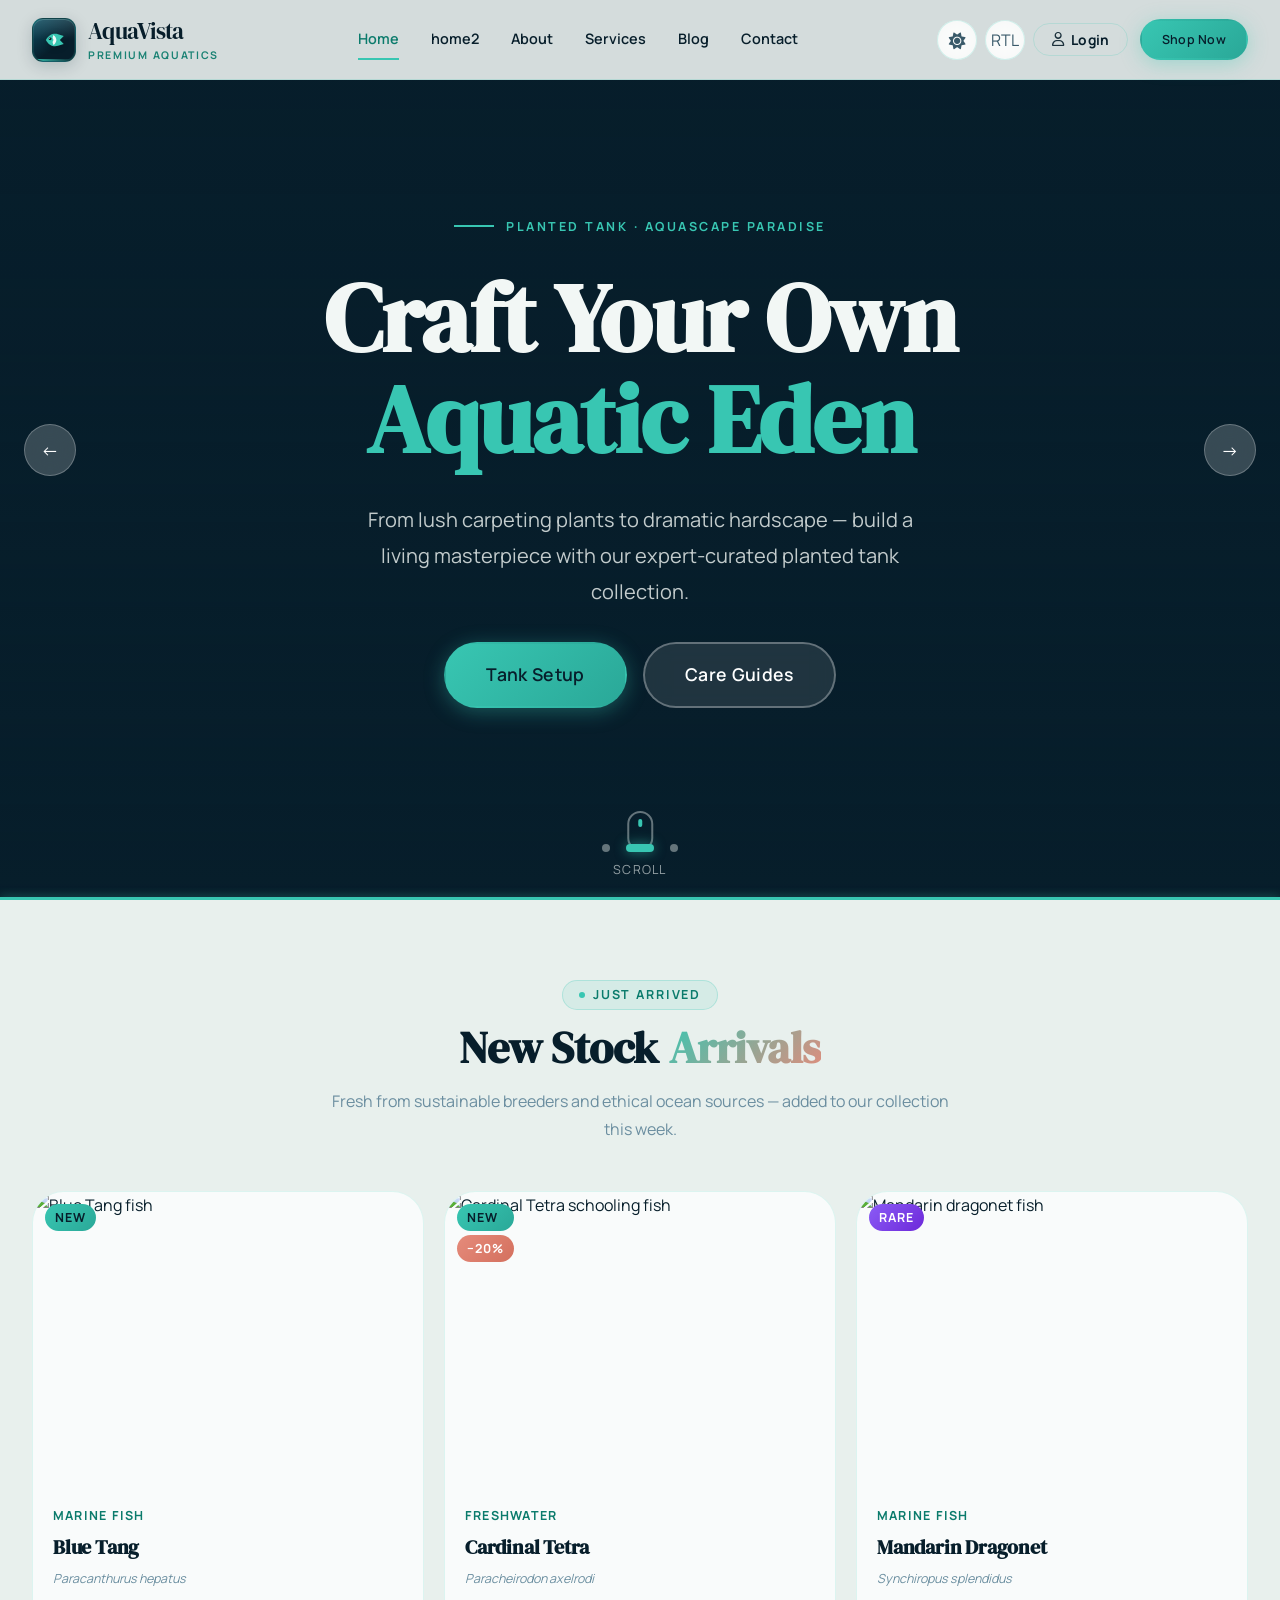
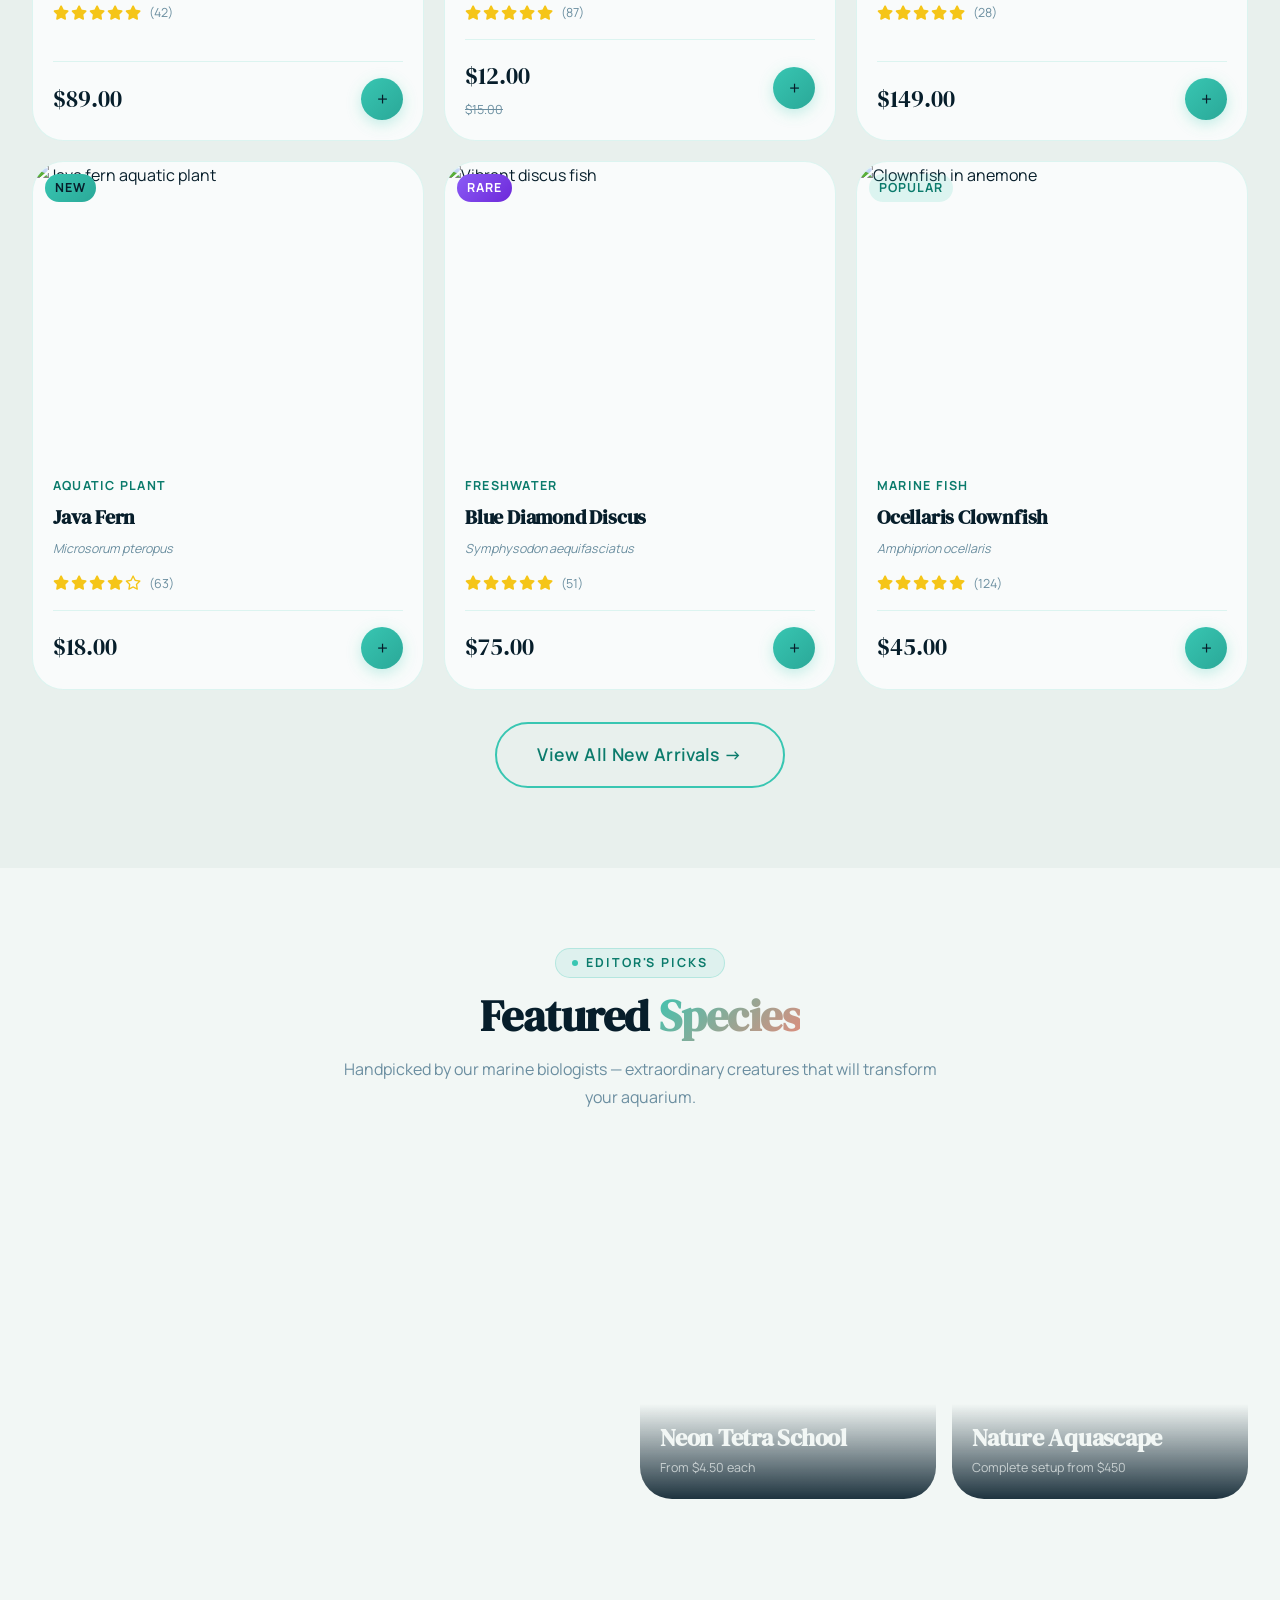
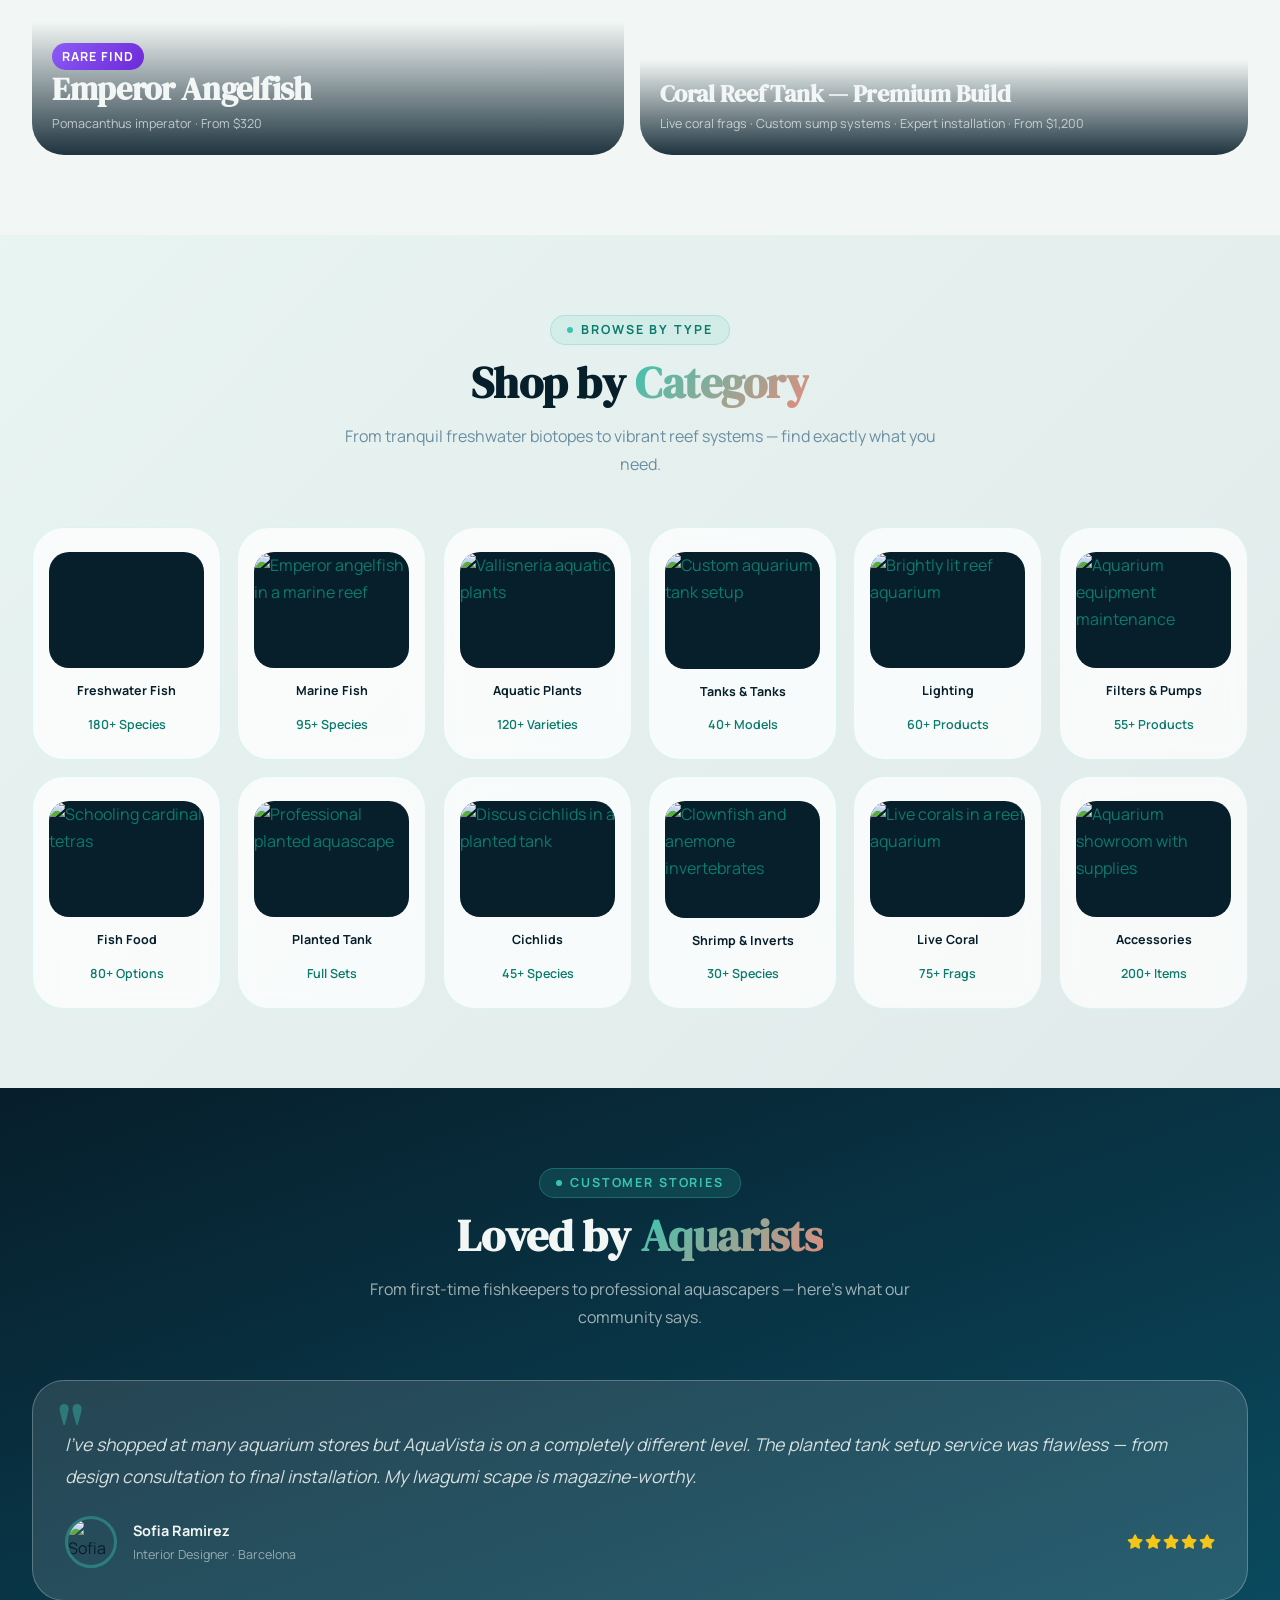
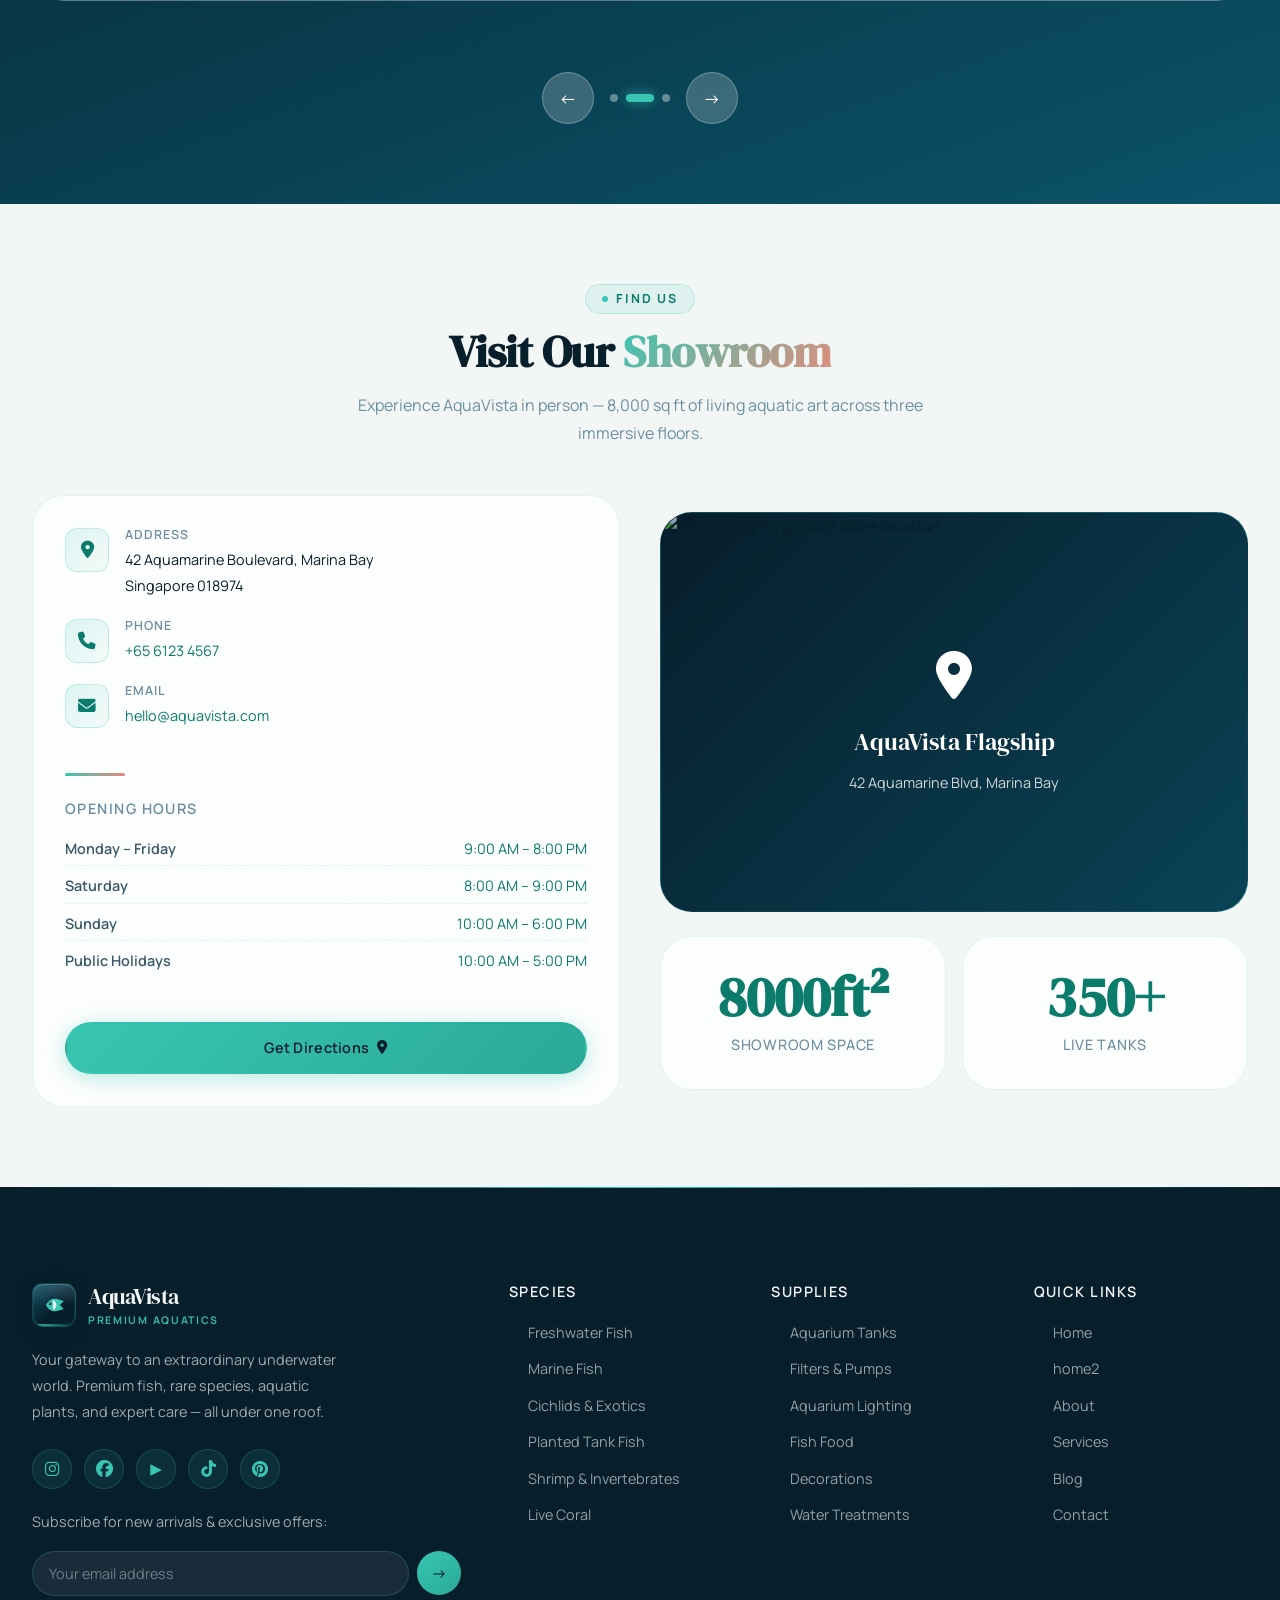
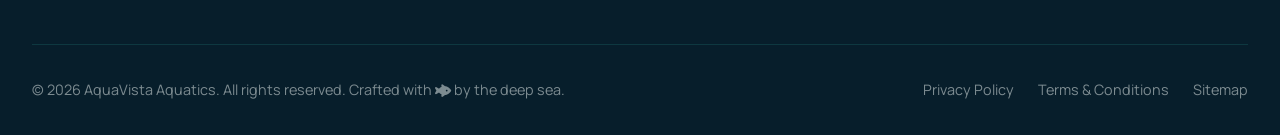
==== commit b4c11a04: "bugs fixed" ====
--- a/index.html
+++ b/index.html
@@ -8,6 +8,7 @@
   <meta property="og:title" content="AquaVista — Ultra Premium Aquarium Store">
   <meta property="og:description" content="Your gateway to an extraordinary underwater world. Premium fish, plants & supplies.">
   <title>AquaVista — Ultra Premium Aquarium & Aquatic Supplies</title>
+  <link rel="icon" type="image/svg+xml" href="favicon.svg">
   <link rel="preconnect" href="https://fonts.googleapis.com">
   <link rel="preconnect" href="https://fonts.gstatic.com" crossorigin>
   <link href="https://fonts.googleapis.com/css2?family=DM+Serif+Display:ital@0;1&family=Manrope:wght@300;400;500;600;700;800&display=swap" rel="stylesheet">
@@ -30,7 +31,7 @@
 <div id="search-modal" role="dialog" aria-label="Search" aria-modal="true">
   <div class="search-box">
     <div class="search-header">
-      <span style="color:var(--aquamarine);font-size:1.1rem;"><i class="fa-solid fa-magnifying-glass"></i></span>
+      <span style="color:var(--aquamarine-text);font-size:1.1rem;"><i class="fa-solid fa-magnifying-glass"></i></span>
       <input class="search-input" type="search" placeholder="Search fish, plants, equipment…" autocomplete="off">
       <button class="search-close" aria-label="Close search"><i class="fa-solid fa-xmark"></i></button>
     </div>
@@ -45,7 +46,7 @@
 <nav class="navbar" role="navigation" aria-label="Main navigation">
   <div class="nav-inner">
     <a href="index.html" class="nav-logo" aria-label="AquaVista Home">
-      <div class="nav-logo-icon" aria-hidden="true"><i class="fa-solid fa-fish-fins"></i></div>
+      <div class="nav-logo-icon" aria-hidden="true"><svg viewBox="0 0 32 32" fill="none" xmlns="http://www.w3.org/2000/svg" aria-hidden="true"><path d="M6 16C9.5 9.2 15.5 7.2 21 8.8L28 11.2L23.2 16L28 20.8L21 23.2C15.5 24.8 9.5 22.8 6 16Z" fill="#38C6B2"/><path d="M15.2 9.8C17.4 11 18.6 13.2 19 16C18.6 18.8 17.4 21 15.2 22.2L14.2 18.4C14.9 17.4 15.2 16.4 15.25 16C15.2 15.6 14.9 14.6 14.2 13.6L15.2 9.8Z" fill="white" opacity="0.92"/><circle cx="11.2" cy="14.6" r="1.8" fill="#071E2B"/><circle cx="10.7" cy="14.15" r="0.6" fill="white"/></svg></div>
       <div class="nav-logo-text">
         <span class="nav-brand">AquaVista</span>
         <span class="nav-tagline">Premium Aquatics</span>
@@ -67,7 +68,8 @@
       <button class="nav-btn" id="rtl-toggle" aria-label="Toggle RTL">
         <span class="rtl-icon">RTL</span>
       </button>
-      <a href="contact.html" class="btn btn-primary btn-sm nav-cta">Shop Now</a>
+      <a href="#" class="nav-login" aria-label="Log in"><i class="fa-regular fa-user"></i> Login</a>
+        <a href="contact.html" class="btn btn-primary btn-sm nav-cta">Shop Now</a>
     </div>
 
     <button class="nav-toggle" id="mobile-toggle" aria-label="Toggle menu" aria-expanded="false">
@@ -83,6 +85,8 @@
     <a href="about.html" class="mobile-nav-link"><i class="fa-solid fa-circle-info"></i> About</a><a href="services.html" class="mobile-nav-link"><i class="fa-solid fa-hand-holding-heart"></i> Services</a>
     <a href="blog.html" class="mobile-nav-link"><i class="fa-solid fa-book-open"></i> Blog</a>
     <a href="contact.html" class="mobile-nav-link"><i class="fa-solid fa-location-dot"></i> Contact</a>
+      <a href="contact.html" class="btn btn-primary mobile-cta"><i class="fa-solid fa-calendar-check"></i> Book Now</a>
+      <a href="#" class="nav-login-mobile" aria-label="Log in"><i class="fa-regular fa-user"></i> Log in to your account</a>
   <div class="mobile-menu-controls">
     <button class="btn btn-outline btn-sm" id="theme-toggle-mob"><i class="fa-solid fa-moon"></i> Dark Mode</button>
     <button class="btn btn-ghost btn-sm" id="rtl-toggle-mob">RTL</button>
@@ -169,21 +173,15 @@
 <!-- ========== SECTION 2: NEW STOCK ARRIVALS ========== -->
 <section class="arrivals-strip section-sm" aria-labelledby="arrivals-heading">
   <div class="container">
-    <div class="section-header arrivals-header reveal reveal-up">
-      <div class="arrivals-heading">
-        <span class="section-tag">Just Arrived</span>
-        <h2 class="section-title" id="arrivals-heading">New Stock <span class="gradient-text">Arrivals</span></h2>
-        <p class="section-subtitle">Fresh from sustainable breeders and ethical ocean sources — added to our collection this week.</p>
-      </div>
-      <div class="arrivals-nav">
-        <button class="arrival-arrow prev" type="button" aria-label="Scroll arrivals left"><i class="fa-solid fa-arrow-left"></i></button>
-        <button class="arrival-arrow next" type="button" aria-label="Scroll arrivals right"><i class="fa-solid fa-arrow-right"></i></button>
-      </div>
-    </div>
-
-    <div class="h-scroll reveal reveal-up reveal-delay-2" role="list" aria-label="New arrivals">
+    <div class="section-header reveal reveal-up">
+      <span class="section-tag">Just Arrived</span>
+      <h2 class="section-title" id="arrivals-heading">New Stock <span class="gradient-text">Arrivals</span></h2>
+      <p class="section-subtitle">Fresh from sustainable breeders and ethical ocean sources — added to our collection this week.</p>
+    </div>
+
+    <div class="arrivals-grid reveal reveal-up reveal-delay-2" role="list" aria-label="New arrivals">
       <!-- Card 1 -->
-      <div class="product-card arrival-item" role="listitem" data-category="marine" data-name="Blue Tang" data-price="89" data-rating="4.9" data-id="1">
+      <div class="product-card" role="listitem" data-category="marine" data-name="Blue Tang" data-price="89" data-rating="4.9" data-id="1">
         <div class="product-card-img">
           <img src="https://images.unsplash.com/photo-1747400701453-a79d17fd9578?w=600&auto=format&fit=crop&q=60&ixlib=rb-4.1.0&ixid=M3wxMjA3fDB8MHxzZWFyY2h8MTc0fHxhcXVhcml1bXxlbnwwfHwwfHx8MA%3D%3D" alt="Blue Tang fish" loading="lazy">
           <div class="product-card-badges"><span class="badge badge-new">New</span></div>
@@ -205,7 +203,7 @@
       </div>
 
       <!-- Card 2 -->
-      <div class="product-card arrival-item" role="listitem" data-category="freshwater" data-name="Cardinal Tetra" data-price="12" data-rating="4.8" data-id="2">
+      <div class="product-card" role="listitem" data-category="freshwater" data-name="Cardinal Tetra" data-price="12" data-rating="4.8" data-id="2">
         <div class="product-card-img">
           <img src="https://images.unsplash.com/photo-1715818466408-b4c093a084c3?w=600&auto=format&fit=crop&q=60&ixlib=rb-4.1.0&ixid=M3wxMjA3fDB8MHxzZWFyY2h8MTcwfHxhcXVhcml1bXxlbnwwfHwwfHx8MA%3D%3D" alt="Cardinal Tetra schooling fish" loading="lazy">
           <div class="product-card-badges"><span class="badge badge-new">New</span><span class="badge badge-sale">−20%</span></div>
@@ -227,7 +225,7 @@
       </div>
 
       <!-- Card 3 -->
-      <div class="product-card arrival-item" role="listitem" data-category="marine" data-name="Mandarin Dragonet" data-price="149" data-rating="5.0" data-id="3">
+      <div class="product-card" role="listitem" data-category="marine" data-name="Mandarin Dragonet" data-price="149" data-rating="5.0" data-id="3">
         <div class="product-card-img">
           <img src="https://plus.unsplash.com/premium_photo-1708433274371-fd628943f4e8?w=600&auto=format&fit=crop&q=60&ixlib=rb-4.1.0&ixid=M3wxMjA3fDB8MHxzZWFyY2h8MTczfHxhcXVhcml1bXxlbnwwfHwwfHx8MA%3D%3D" alt="Mandarin dragonet fish" loading="lazy">
           <div class="product-card-badges"><span class="badge badge-rare">Rare</span></div>
@@ -249,7 +247,7 @@
       </div>
 
       <!-- Card 4 -->
-      <div class="product-card arrival-item" role="listitem" data-category="planted" data-name="Java Fern" data-price="18" data-rating="4.7" data-id="4">
+      <div class="product-card" role="listitem" data-category="planted" data-name="Java Fern" data-price="18" data-rating="4.7" data-id="4">
         <div class="product-card-img">
           <img src="https://images.unsplash.com/photo-1636045466216-089c502a3905?w=600&auto=format&fit=crop&q=60&ixlib=rb-4.1.0&ixid=M3wxMjA3fDB8MHxzZWFyY2h8MTc5fHxhcXVhcml1bXxlbnwwfHwwfHx8MA%3D%3D" alt="Java fern aquatic plant" loading="lazy">
           <div class="product-card-badges"><span class="badge badge-new">New</span></div>
@@ -270,7 +268,7 @@
       </div>
 
       <!-- Card 5 -->
-      <div class="product-card arrival-item" role="listitem" data-category="freshwater" data-name="Discus" data-price="75" data-rating="4.9" data-id="5">
+      <div class="product-card" role="listitem" data-category="freshwater" data-name="Discus" data-price="75" data-rating="4.9" data-id="5">
         <div class="product-card-img">
           <img src="https://images.unsplash.com/photo-1559717201-2879521b49f4?w=600&auto=format&fit=crop&q=60&ixlib=rb-4.1.0&ixid=M3wxMjA3fDB8MHxzZWFyY2h8MTgwfHxhcXVhcml1bXxlbnwwfHwwfHx8MA%3D%3D" alt="Vibrant discus fish" loading="lazy">
           <div class="product-card-badges"><span class="badge badge-rare">Rare</span></div>
@@ -291,7 +289,7 @@
       </div>
 
       <!-- Card 6 -->
-      <div class="product-card arrival-item" role="listitem" data-category="marine" data-name="Clownfish" data-price="45" data-rating="4.8" data-id="6">
+      <div class="product-card" role="listitem" data-category="marine" data-name="Clownfish" data-price="45" data-rating="4.8" data-id="6">
         <div class="product-card-img">
           <img src="https://plus.unsplash.com/premium_photo-1661963171944-6ba0f041ebd4?w=600&auto=format&fit=crop&q=60&ixlib=rb-4.1.0&ixid=M3wxMjA3fDB8MHxzZWFyY2h8MTk3fHxhcXVhcml1bXxlbnwwfHwwfHx8MA%3D%3D" alt="Clownfish in anemone" loading="lazy">
           <div class="product-card-badges"><span class="badge badge-aqua">Popular</span></div>
@@ -372,62 +370,62 @@
 
     <div class="cat-grid" data-stagger=".cat-item" data-delay="80" role="list">
       <a href="#" class="cat-item reveal-child" role="listitem">
-        <span class="cat-emoji"><i class="fa-solid fa-fish"></i></span>
+        <span class="cat-thumb"><img src="https://images.unsplash.com/photo-1504472478235-9bc48ba4d60f?w=600&auto=format&fit=crop&q=60&ixlib=rb-4.1.0&ixid=M3wxMjA3fDB8MHxzZWFyY2h8MzV8fGFxdWFyaXVtfGVufDB8fDB8fHww" alt="Schooling freshwater neon tetras" loading="lazy"></span>
         <span class="cat-label">Freshwater Fish</span>
         <span class="cat-count">180+ Species</span>
       </a>
       <a href="#" class="cat-item reveal-child" role="listitem">
-        <span class="cat-emoji"><i class="fa-solid fa-fish-fins"></i></span>
+        <span class="cat-thumb"><img src="https://images.unsplash.com/photo-1667680139900-44882fc7b625?w=600&auto=format&fit=crop&q=60&ixlib=rb-4.1.0&ixid=M3wxMjA3fDB8MHxzZWFyY2h8MTE5fHxhcXVhcml1bXxlbnwwfHwwfHx8MA%3D%3D" alt="Emperor angelfish in a marine reef" loading="lazy"></span>
         <span class="cat-label">Marine Fish</span>
         <span class="cat-count">95+ Species</span>
       </a>
       <a href="#" class="cat-item reveal-child" role="listitem">
-        <span class="cat-emoji"><i class="fa-solid fa-toolbox"></i></span>
+        <span class="cat-thumb"><img src="https://images.unsplash.com/photo-1625637996911-e042311e39db?w=600&auto=format&fit=crop&q=60&ixlib=rb-4.1.0&ixid=M3wxMjA3fDB8MHxzZWFyY2h8MTQzfHxhcXVhcml1bXxlbnwwfHwwfHx8MA%3D%3D" alt="Vallisneria aquatic plants" loading="lazy"></span>
         <span class="cat-label">Aquatic Plants</span>
         <span class="cat-count">120+ Varieties</span>
       </a>
       <a href="#" class="cat-item reveal-child" role="listitem">
-        <span class="cat-emoji"><i class="fa-solid fa-toolbox"></i></span>
+        <span class="cat-thumb"><img src="https://images.unsplash.com/photo-1560275619-4cc5fa59d3ae?w=600&q=80&auto=format&fit=crop" alt="Custom aquarium tank setup" loading="lazy"></span>
         <span class="cat-label">Tanks & Tanks</span>
         <span class="cat-count">40+ Models</span>
       </a>
       <a href="#" class="cat-item reveal-child" role="listitem">
-        <span class="cat-emoji"><i class="fa-solid fa-lightbulb"></i></span>
+        <span class="cat-thumb"><img src="https://images.unsplash.com/photo-1533745848184-3db07256e163?w=1200&q=90&auto=format&fit=crop" alt="Brightly lit reef aquarium" loading="lazy"></span>
         <span class="cat-label">Lighting</span>
         <span class="cat-count">60+ Products</span>
       </a>
       <a href="#" class="cat-item reveal-child" role="listitem">
-        <span class="cat-emoji"><i class="fa-solid fa-screwdriver-wrench"></i></span>
+        <span class="cat-thumb"><img src="https://images.unsplash.com/photo-1729544676664-fd2e8492db8e?w=600&auto=format&fit=crop&q=60&ixlib=rb-4.1.0&ixid=M3wxMjA3fDB8MHxzZWFyY2h8NzJ8fGFxdWFyaXVtfGVufDB8fDB8fHww" alt="Aquarium equipment maintenance" loading="lazy"></span>
         <span class="cat-label">Filters & Pumps</span>
         <span class="cat-count">55+ Products</span>
       </a>
       <a href="#" class="cat-item reveal-child" role="listitem">
-        <span class="cat-emoji"><i class="fa-solid fa-shrimp"></i></span>
+        <span class="cat-thumb"><img src="https://images.unsplash.com/photo-1592237163215-c97b487faeb5?w=600&auto=format&fit=crop&q=60&ixlib=rb-4.1.0&ixid=M3wxMjA3fDB8MHxzZWFyY2h8MjYzfHxhcXVhcml1bXxlbnwwfHwwfHx8MA%3D%3D" alt="Schooling cardinal tetras" loading="lazy"></span>
         <span class="cat-label">Fish Food</span>
         <span class="cat-count">80+ Options</span>
       </a>
       <a href="#" class="cat-item reveal-child" role="listitem">
-        <span class="cat-emoji"><i class="fa-solid fa-leaf"></i></span>
+        <span class="cat-thumb"><img src="https://images.unsplash.com/photo-1612476919598-a233d3692cc6?w=600&auto=format&fit=crop&q=60&ixlib=rb-4.1.0&ixid=M3wxMjA3fDB8MHxzZWFyY2h8NzV8fGFxdWFyaXVtfGVufDB8fDB8fHww" alt="Professional planted aquascape" loading="lazy"></span>
         <span class="cat-label">Planted Tank</span>
         <span class="cat-count">Full Sets</span>
       </a>
       <a href="#" class="cat-item reveal-child" role="listitem">
-        <span class="cat-emoji"><i class="fa-solid fa-fish-fins"></i></span>
+        <span class="cat-thumb"><img src="https://images.unsplash.com/photo-1722590216145-e3c6c4d82b58?w=600&auto=format&fit=crop&q=60&ixlib=rb-4.1.0&ixid=M3wxMjA3fDB8MHxzZWFyY2h8NDJ8fGFxdWFyaXVtfGVufDB8fDB8fHww" alt="Discus cichlids in a planted tank" loading="lazy"></span>
         <span class="cat-label">Cichlids</span>
         <span class="cat-count">45+ Species</span>
       </a>
       <a href="#" class="cat-item reveal-child" role="listitem">
-        <span class="cat-emoji"><i class="fa-solid fa-shrimp"></i></span>
+        <span class="cat-thumb"><img src="https://images.unsplash.com/photo-1695231054363-f149bb54841e?w=600&auto=format&fit=crop&q=60&ixlib=rb-4.1.0&ixid=M3wxMjA3fDB8MHxzZWFyY2h8MTIwfHxhcXVhcml1bXxlbnwwfHwwfHx8MA%3D%3D" alt="Clownfish and anemone invertebrates" loading="lazy"></span>
         <span class="cat-label">Shrimp & Inverts</span>
         <span class="cat-count">30+ Species</span>
       </a>
       <a href="#" class="cat-item reveal-child" role="listitem">
-        <span class="cat-emoji"><i class="fa-solid fa-leaf"></i></span>
+        <span class="cat-thumb"><img src="https://images.unsplash.com/photo-1512391806023-e43a4e65899f?w=600&auto=format&fit=crop&q=60&ixlib=rb-4.1.0&ixid=M3wxMjA3fDB8MHxzZWFyY2h8NDR8fGFxdWFyaXVtfGVufDB8fDB8fHww" alt="Live corals in a reef aquarium" loading="lazy"></span>
         <span class="cat-label">Live Coral</span>
         <span class="cat-count">75+ Frags</span>
       </a>
       <a href="services.html" class="cat-item reveal-child" role="listitem">
-        <span class="cat-emoji"><i class="fa-solid fa-shield-halved"></i></span>
+        <span class="cat-thumb"><img src="https://images.unsplash.com/photo-1514855170001-ee95e4302737?w=600&auto=format&fit=crop&q=60&ixlib=rb-4.1.0&ixid=M3wxMjA3fDB8MHxzZWFyY2h8NjZ8fGFxdWFyaXVtfGVufDB8fDB8fHww" alt="Aquarium showroom with supplies" loading="lazy"></span>
         <span class="cat-label">Accessories</span>
         <span class="cat-count">200+ Items</span>
       </a>
@@ -520,14 +518,14 @@
             <div class="store-info-icon"><i class="fa-solid fa-phone"></i></div>
             <div class="store-info-text">
               <h5>Phone</h5>
-              <p><a href="tel:+6561234567" style="color:var(--aquamarine);">+65 6123 4567</a></p>
+              <p><a href="tel:+6561234567" style="color:var(--aquamarine-text);">+65 6123 4567</a></p>
             </div>
           </div>
           <div class="store-info-item">
             <div class="store-info-icon"><i class="fa-solid fa-envelope"></i></div>
             <div class="store-info-text">
               <h5>Email</h5>
-              <p><a href="mailto:hello@aquavista.com" style="color:var(--aquamarine);">hello@aquavista.com</a></p>
+              <p><a href="mailto:hello@aquavista.com" style="color:var(--aquamarine-text);">hello@aquavista.com</a></p>
             </div>
           </div>
           <div>
@@ -577,13 +575,13 @@
   <div class="container">
     <div class="footer-grid">
       <div class="footer-brand">
-        <div class="footer-logo">
-          <div class="footer-logo-icon" aria-hidden="true"><i class="fa-solid fa-fish-fins"></i></div>
+        <a href="index.html" class="footer-logo" aria-label="AquaVista Home">
+          <div class="footer-logo-icon" aria-hidden="true"><svg viewBox="0 0 32 32" fill="none" xmlns="http://www.w3.org/2000/svg" aria-hidden="true"><path d="M6 16C9.5 9.2 15.5 7.2 21 8.8L28 11.2L23.2 16L28 20.8L21 23.2C15.5 24.8 9.5 22.8 6 16Z" fill="#38C6B2"/><path d="M15.2 9.8C17.4 11 18.6 13.2 19 16C18.6 18.8 17.4 21 15.2 22.2L14.2 18.4C14.9 17.4 15.2 16.4 15.25 16C15.2 15.6 14.9 14.6 14.2 13.6L15.2 9.8Z" fill="white" opacity="0.92"/><circle cx="11.2" cy="14.6" r="1.8" fill="#071E2B"/><circle cx="10.7" cy="14.15" r="0.6" fill="white"/></svg></div>
           <div>
             <span class="footer-brand-name">AquaVista</span>
-            <span class="footer-tagline">Premium Aquatics Since 2010</span>
-          </div>
-        </div>
+            <span class="footer-tagline">Premium Aquatics</span>
+          </div>
+        </a>
         <p>Your gateway to an extraordinary underwater world. Premium fish, rare species, aquatic plants, and expert care — all under one roof.</p>
         <div class="footer-social" role="list" aria-label="Social media links">
           <a href="#" class="social-link" aria-label="Instagram" role="listitem"><i class="fa-brands fa-instagram"></i></a>
--- a/css/style.css
+++ b/css/style.css
@@ -14,6 +14,7 @@
   --aquamarine: #38C6B2;
   --aquamarine-light: #5AD4C2;
   --aquamarine-dark: #2AA898;
+  --aquamarine-text: #0B7B6C;
   --coral: #E58B7B;
   --coral-light: #EDA99C;
   --coral-dark: #D4705E;
@@ -139,6 +140,7 @@
   --glass-bg-strong: rgba(11,83,105,0.4);
   --glass-border: rgba(56,198,178,0.2);
   --overlay-dark: rgba(7,30,43,0.75);
+  --aquamarine-text: var(--aquamarine);
 }
 
 /* ---- RTL Support ---- */
@@ -176,7 +178,7 @@
 /* ---- Typography ---- */
 h1, h2, h3, h4, h5, h6 {
   font-family: var(--font-serif);
-  font-weight: 400;
+  font-weight: 600;
   line-height: 1.2;
   color: var(--text-primary);
   letter-spacing: -0.01em;
@@ -189,14 +191,14 @@
 h5 { font-size: var(--fs-lg); }
 h6 { font-size: var(--fs-md); }
 
-p { color: var(--text-secondary); line-height: 1.8; }
+p { color: var(--text-secondary); line-height: 1.8; font-weight: 400; }
 
 a {
-  color: var(--aquamarine);
+  color: var(--aquamarine-text);
   text-decoration: none;
   transition: color var(--transition-fast);
 }
-a:hover { color: var(--aquamarine-light); }
+a:hover { color: var(--aquamarine-dark); }
 
 img {
   max-width: 100%;
@@ -276,7 +278,7 @@
   font-weight: 700;
   letter-spacing: 0.15em;
   text-transform: uppercase;
-  color: var(--aquamarine);
+  color: var(--aquamarine-text);
   padding: var(--sp-2) var(--sp-4);
   background: rgba(56,198,178,0.1);
   border: 1px solid rgba(56,198,178,0.25);
@@ -420,7 +422,7 @@
 .btn-outline {
   background: transparent;
   border-color: var(--aquamarine);
-  color: var(--aquamarine);
+  color: var(--aquamarine-text);
 }
 .btn-outline:hover {
   background: var(--aquamarine);
@@ -478,7 +480,7 @@
   text-transform: uppercase;
   letter-spacing: 0.08em;
 }
-.badge-aqua { background: rgba(56,198,178,0.15); color: var(--aquamarine); }
+.badge-aqua { background: rgba(56,198,178,0.15); color: var(--aquamarine-text); }
 .badge-coral { background: rgba(229,139,123,0.15); color: var(--coral-dark); }
 .badge-new { background: linear-gradient(135deg, var(--aquamarine), var(--aquamarine-dark)); color: var(--abyss); }
 .badge-sale { background: linear-gradient(135deg, var(--coral), var(--coral-dark)); color: white; }
@@ -505,11 +507,11 @@
   flex-wrap: wrap;
 }
 .breadcrumb a {
-  color: var(--aquamarine);
+  color: var(--aquamarine-text);
   transition: color var(--transition-fast);
 }
 .breadcrumb a:hover {
-  color: var(--aquamarine-light);
+  color: var(--aquamarine-text);
   text-decoration: underline;
 }
 .breadcrumb-sep {
@@ -523,7 +525,7 @@
   color: rgba(242,247,245,0.7);
 }
 .hero-content .breadcrumb a:hover {
-  color: var(--aquamarine);
+  color: var(--aquamarine-text);
 }
 .hero-content .breadcrumb-sep {
   color: rgba(242,247,245,0.4);
@@ -544,7 +546,7 @@
 .text-center { text-align: center; }
 .text-left { text-align: left; }
 .text-right { text-align: right; }
-.text-aqua { color: var(--aquamarine); }
+.text-aqua { color: var(--aquamarine-text); }
 .text-coral { color: var(--coral); }
 .text-muted { color: var(--text-muted); }
 .text-inverse { color: var(--pearl); }
@@ -786,6 +788,7 @@
 .hero {
   position: relative;
   min-height: 100vh;
+  min-height: 100svh;
   display: flex;
   align-items: center;
   overflow: hidden;
@@ -832,7 +835,7 @@
   font-weight: 700;
   letter-spacing: 0.2em;
   text-transform: uppercase;
-  color: var(--aquamarine);
+  color: var(--aquamarine-text);
   display: flex;
   align-items: center;
   gap: var(--sp-3);
@@ -851,10 +854,10 @@
   color: var(--pearl);
   line-height: 1.05;
   margin-bottom: var(--sp-6);
-  font-weight: 400;
-}
-
-.hero-title span { color: var(--aquamarine); }
+  font-weight: 600;
+}
+
+.hero-title span { color: var(--aquamarine-text); }
 
 .hero-description {
   font-size: var(--fs-lg);
@@ -862,6 +865,7 @@
   line-height: 1.8;
   margin-bottom: var(--sp-10);
   max-width: 540px;
+  font-weight: 400;
 }
 
 .hero-actions {
@@ -933,7 +937,7 @@
 .stat-number {
   font-family: var(--font-serif);
   font-size: var(--fs-4xl);
-  color: var(--aquamarine);
+  color: var(--aquamarine-text);
   display: block;
   line-height: 1;
 }
@@ -966,6 +970,38 @@
   border: 0;
 }
 
+/* ---- Typographic Hierarchy Enforcement ---- */
+/* Headings use 600 for clear hierarchy; paragraphs remain 400–550 */
+h1, h2, h3, h4, h5, h6,
+.hero-title, .page-hero-title, .article-hero-title, .cta-title,
+.section-title, .bento-card-info h3, .marine-card-info h3, .plant-item-label,
+.community-card-overlay h3, .value-title, .guide-title, .team-name,
+.service-card-title, .feature-text h4, .timeline-title, .step-card h3, .step-title,
+.pricing-amount, .brand-stat-num, .brand-stat-card .brand-stat-num,
+.stat-value, .stat-number, .sitemap-section-title, .cta-section .cta-title,
+.blog-title, .product-name, .related-card-info h4, .author-bio-name,
+.terms-body h2, .terms-body h3, .policy-body h2,
+.error-title, .maintenance-title {
+  font-weight: 600 !important;
+}
+
+p, .hero-description, .page-hero-desc, .section-subtitle,
+.product-scientific, .product-desc, .blog-excerpt, .guide-desc, .value-desc,
+.feature-text p, .service-card-desc, .timeline-text, .pricing-features, .pricing-feature,
+.footer-brand p, .article-body p, .article-body li,
+.terms-body p, .terms-body li, .policy-body p, .policy-body li,
+.faq-answer-inner, .faq-quick-a, .cta-desc, .story-lead, .pillar-desc,
+.floating-card-text, .author-bio-text, .testimonial-text, .sitemap-link-label,
+.search-page-name, .search-page-url, .hero-subtitle {
+  font-weight: 400 !important;
+}
+
+/* Lead / emphasis paragraphs may use 500–550 within allowed range */
+.story-lead, .article-body blockquote, .article-body .callout,
+.maintenance-desc, .error-desc {
+  font-weight: 500 !important;
+}
+
 /* ---- Print ---- */
 @media print {
   .no-print { display: none; }
--- a/css/components.css
+++ b/css/components.css
@@ -50,48 +50,100 @@
   gap: var(--sp-8);
 }
 
-/* Logo */
+/* Logo — Professional Refined Mark */
 .nav-logo {
   display: flex;
   align-items: center;
-  gap: var(--sp-3);
+  gap: 12px;
   text-decoration: none;
   flex-shrink: 0;
+  position: relative;
 }
 
 .nav-logo-icon {
-  width: 42px;
-  height: 42px;
-  background: linear-gradient(135deg, var(--aquamarine), var(--deep-ocean));
-  border-radius: var(--radius-md);
-  display: flex;
-  align-items: center;
-  justify-content: center;
-  font-size: 1.4rem;
-  box-shadow: 0 4px 15px rgba(56,198,178,0.35);
-  transition: transform var(--transition-spring);
-}
-.nav-logo:hover .nav-logo-icon { transform: rotate(-5deg) scale(1.05); }
+  width: 44px;
+  height: 44px;
+  background: linear-gradient(145deg, #0D4F63 0%, #071E2B 62%, #071E2B 100%);
+  border-radius: 11px;
+  border: 1px solid rgba(56,198,178,0.22);
+  display: flex;
+  align-items: center;
+  justify-content: center;
+  font-size: 1.22rem;
+  color: #E6FFF9;
+  box-shadow: 0 4px 16px rgba(7,30,43,0.18), 0 0 0 1px rgba(56,198,178,0.12) inset, 0 1px 0 rgba(255,255,255,0.14) inset;
+  position: relative;
+  overflow: hidden;
+  flex-shrink: 0;
+  transition: transform var(--transition-spring), box-shadow var(--transition-base), border-color var(--transition-base);
+}
+.nav-logo-icon::before {
+  content: '';
+  position: absolute;
+  top: 0; left: 0; right: 0;
+  height: 52%;
+  background: linear-gradient(180deg, rgba(255,255,255,0.13) 0%, transparent 100%);
+  pointer-events: none;
+  border-radius: 11px 11px 0 0;
+}
+.nav-logo-icon::after {
+  content: '';
+  position: absolute;
+  bottom: 0; left: 0; right: 0;
+  height: 2px;
+  background: linear-gradient(90deg, var(--aquamarine) 0%, rgba(56,198,178,0) 100%);
+  opacity: 0.95;
+}
+.nav-logo-icon svg {
+  width: 26px;
+  height: 26px;
+  display: block;
+  filter: drop-shadow(0 1px 3px rgba(0,0,0,0.22));
+}
+.nav-logo-icon i {
+  font-size: 1.18rem;
+  color: #DFFBF7;
+  filter: drop-shadow(0 1px 2px rgba(0,0,0,0.18));
+  position: relative;
+  z-index: 1;
+}
+.nav-logo:hover .nav-logo-icon {
+  transform: translateY(-1px) scale(1.04);
+  box-shadow: 0 8px 22px rgba(7,30,43,0.22), 0 0 0 1px rgba(56,198,178,0.20) inset;
+  border-color: rgba(56,198,178,0.36);
+}
 
 .nav-logo-text {
   display: flex;
   flex-direction: column;
+  align-items: flex-start;
+  gap: 6px;
   line-height: 1;
+  padding-top: 1px;
 }
 
 .nav-brand {
   font-family: var(--font-serif);
-  font-size: 1.35rem;
+  font-size: 1.42rem;
+  font-weight: 400;
+  line-height: 1;
+  letter-spacing: -0.025em;
   color: var(--text-primary);
   transition: color var(--transition-fast);
+  display: block;
 }
 
 .nav-tagline {
-  font-size: 0.65rem;
-  font-weight: 600;
-  letter-spacing: 0.15em;
+  font-family: var(--font-sans);
+  font-size: 0.66rem;
+  font-weight: 700;
+  letter-spacing: 0.16em;
   text-transform: uppercase;
-  color: var(--aquamarine);
+  color: var(--aquamarine-text);
+  line-height: 1;
+  opacity: 0.92;
+  display: block;
+  margin-top: 1px;
 }
 
 /* Nav Links */
@@ -131,8 +183,8 @@
   transition: all var(--transition-base);
 }
 .nav-link:hover::after, .nav-link.active::after { left: var(--sp-4); right: var(--sp-4); }
-.nav-link:hover { color: var(--aquamarine); }
-.nav-link.active { color: var(--aquamarine); }
+.nav-link:hover { color: var(--aquamarine-text); }
+.nav-link.active { color: var(--aquamarine-text); }
 
 .nav-link svg { transition: transform var(--transition-fast); }
 .nav-item:hover .nav-link svg { transform: rotate(180deg); }
@@ -177,7 +229,7 @@
 
 .nav-dropdown a:hover {
   background: rgba(56,198,178,0.1);
-  color: var(--aquamarine);
+  color: var(--aquamarine-text);
   padding-left: var(--sp-4);
 }
 
@@ -206,13 +258,70 @@
 }
 .nav-btn:hover {
   background: rgba(56,198,178,0.15);
-  color: var(--aquamarine);
+  color: var(--aquamarine-text);
   border-color: var(--aquamarine);
   transform: scale(1.05);
 }
 
 .nav-cta {
-  margin-left: var(--sp-2);
+  margin-left: var(--sp-1);
+}
+
+/* Login button — header auth */
+.nav-login {
+  display: inline-flex;
+  align-items: center;
+  justify-content: center;
+  gap: 7px;
+  padding: 0.52rem 1.1rem;
+  font-family: var(--font-sans);
+  font-size: 0.86rem;
+  font-weight: 700;
+  letter-spacing: 0.02em;
+  color: var(--text-primary);
+  background: transparent;
+  border: 1.5px solid var(--border-color);
+  border-radius: var(--radius-full);
+  text-decoration: none;
+  white-space: nowrap;
+  transition: all var(--transition-fast);
+  line-height: 1;
+}
+.nav-login:hover {
+  color: var(--aquamarine-text);
+  border-color: var(--aquamarine);
+  background: rgba(56,198,178,0.08);
+  transform: translateY(-1px);
+  box-shadow: 0 4px 12px rgba(56,198,178,0.12);
+}
+.nav-login:active { transform: scale(0.97); }
+.nav-login i { font-size: 0.88rem; opacity: 0.9; }
+
+.nav-login-mobile {
+  display: inline-flex;
+  align-items: center;
+  justify-content: center;
+  gap: 8px;
+  width: 100%;
+  padding: 0.85rem 1rem;
+  font-family: var(--font-sans);
+  font-size: 0.95rem;
+  font-weight: 700;
+  color: var(--text-primary);
+  background: var(--bg-card);
+  border: 1.5px solid var(--border-color);
+  border-radius: var(--radius-full);
+  text-decoration: none;
+  transition: all var(--transition-fast);
+}
+.nav-login-mobile:hover {
+  border-color: var(--aquamarine);
+  color: var(--aquamarine-text);
+  background: rgba(56,198,178,0.08);
+}
+.mobile-cta {
+  width: 100%;
+  margin-block: var(--sp-5) var(--sp-3);
 }
 
 /* Mobile Toggle */
@@ -280,16 +389,16 @@
   border-bottom: 1px solid var(--border-color);
   transition: all var(--transition-fast);
 }
-.mobile-nav-link:hover { color: var(--aquamarine); padding-left: var(--sp-2); }
+.mobile-nav-link:hover { color: var(--aquamarine-text); padding-left: var(--sp-2); }
 .mobile-nav-link i { width: 1.4rem; text-align: center; flex: none; }
 .mobile-nav-link.active {
-  color: var(--aquamarine);
+  color: var(--aquamarine-text);
   background: rgba(56,198,178,0.12);
   border-color: rgba(56,198,178,0.35);
   font-weight: 700;
   padding-left: var(--sp-3);
 }
-.mobile-nav-link.active i { color: var(--aquamarine); }
+.mobile-nav-link.active i { color: var(--aquamarine-text); }
 
 .mobile-menu-controls {
   display: flex;
@@ -334,35 +443,74 @@
 .footer-logo {
   display: flex;
   align-items: center;
-  gap: var(--sp-3);
+  gap: 12px;
   margin-bottom: var(--sp-4);
 }
+.footer-logo > div:last-child {
+  display: flex;
+  flex-direction: column;
+  gap: 6px;
+  align-items: flex-start;
+  line-height: 1;
+  padding-top: 1px;
+}
 
 .footer-logo-icon {
-  width: 46px;
-  height: 46px;
-  background: linear-gradient(135deg, var(--aquamarine), var(--deep-ocean));
-  border-radius: var(--radius-md);
-  display: flex;
-  align-items: center;
-  justify-content: center;
-  font-size: 1.5rem;
-  box-shadow: 0 4px 20px rgba(56,198,178,0.3);
-}
+  width: 44px;
+  height: 44px;
+  background: linear-gradient(145deg, #0D4F63 0%, #071E2B 62%, #071E2B 100%);
+  border-radius: 11px;
+  border: 1px solid rgba(56,198,178,0.22);
+  display: flex;
+  align-items: center;
+  justify-content: center;
+  font-size: 1.22rem;
+  color: #E6FFF9;
+  box-shadow: 0 4px 16px rgba(7,30,43,0.22), 0 0 0 1px rgba(56,198,178,0.12) inset, 0 1px 0 rgba(255,255,255,0.14) inset;
+  position: relative;
+  overflow: hidden;
+  flex-shrink: 0;
+}
+.footer-logo-icon::before {
+  content: '';
+  position: absolute;
+  top: 0; left: 0; right: 0;
+  height: 52%;
+  background: linear-gradient(180deg, rgba(255,255,255,0.13) 0%, transparent 100%);
+  pointer-events: none;
+  border-radius: 11px 11px 0 0;
+}
+.footer-logo-icon::after {
+  content: '';
+  position: absolute;
+  bottom: 0; left: 0; right: 0;
+  height: 2px;
+  background: linear-gradient(90deg, var(--aquamarine) 0%, rgba(56,198,178,0) 100%);
+  opacity: 0.95;
+}
+.footer-logo-icon svg { width: 26px; height: 26px; display: block; filter: drop-shadow(0 1px 3px rgba(0,0,0,0.22)); }
+.footer-logo-icon i { font-size: 1.18rem; color: #DFFBF7; position: relative; z-index: 1; }
 
 .footer-brand-name {
   font-family: var(--font-serif);
   font-size: 1.4rem;
   color: var(--pearl);
+  line-height: 1;
+  letter-spacing: -0.02em;
+  display: block;
 }
 
 .footer-tagline {
-  font-size: 0.65rem;
-  font-weight: 600;
-  letter-spacing: 0.15em;
+  font-family: var(--font-sans);
+  font-size: 0.66rem;
+  font-weight: 700;
+  letter-spacing: 0.16em;
   text-transform: uppercase;
-  color: var(--aquamarine);
+  color: var(--aquamarine-text);
   display: block;
+  line-height: 1;
+  opacity: 0.92;
+  margin-top: 1px;
 }
 
 .footer-social {
@@ -381,7 +529,7 @@
   display: flex;
   align-items: center;
   justify-content: center;
-  color: var(--aquamarine);
+  color: var(--aquamarine-text);
   font-size: 0.95rem;
   transition: all var(--transition-spring);
   text-decoration: none;
@@ -416,14 +564,14 @@
   gap: var(--sp-2);
 }
 .footer-col ul li a:hover {
-  color: var(--aquamarine);
+  color: var(--aquamarine-text);
   gap: var(--sp-3);
 }
 
 .footer-col ul li a::before {
   content: '→';
   font-size: 0.7rem;
-  color: var(--aquamarine);
+  color: var(--aquamarine-text);
   opacity: 0;
   transition: opacity var(--transition-fast);
 }
@@ -507,7 +655,7 @@
   text-decoration: none;
   transition: color var(--transition-fast);
 }
-.footer-bottom-right a:hover { color: var(--aquamarine); }
+.footer-bottom-right a:hover { color: var(--aquamarine-text); }
 
 /* ========== PRODUCT CARD ========== */
 .product-card {
@@ -595,7 +743,7 @@
   font-weight: 700;
   letter-spacing: 0.1em;
   text-transform: uppercase;
-  color: var(--aquamarine);
+  color: var(--aquamarine-text);
   margin-bottom: var(--sp-2);
 }
 
@@ -607,7 +755,7 @@
   line-height: 1.3;
   transition: color var(--transition-fast);
 }
-.product-card:hover .product-name { color: var(--aquamarine); }
+.product-card:hover .product-name { color: var(--aquamarine-text); }
 
 .product-scientific {
   font-size: var(--fs-xs);
@@ -747,7 +895,7 @@
   transition: color var(--transition-fast);
   flex: 1;
 }
-.blog-card:hover .blog-title { color: var(--aquamarine); }
+.blog-card:hover .blog-title { color: var(--aquamarine-text); }
 
 .blog-excerpt {
   font-size: var(--fs-sm);
@@ -797,7 +945,7 @@
 .blog-read-more {
   font-size: var(--fs-xs);
   font-weight: 700;
-  color: var(--aquamarine);
+  color: var(--aquamarine-text);
   display: flex;
   align-items: center;
   gap: var(--sp-1);
@@ -806,7 +954,7 @@
 }
 .blog-read-more:hover {
   gap: var(--sp-2);
-  color: var(--aquamarine-light);
+  color: var(--aquamarine-text);
 }
 
 /* ========== TESTIMONIAL CARD ========== */
@@ -831,7 +979,7 @@
   font-family: var(--font-serif);
   font-size: 4rem;
   line-height: 1;
-  color: var(--aquamarine);
+  color: var(--aquamarine-text);
   opacity: 0.4;
   position: absolute;
   top: var(--sp-4);
@@ -938,11 +1086,30 @@
 
 select.form-control {
   appearance: none;
+  background-color: var(--bg-card);
   background-image: url("data:image/svg+xml,%3Csvg xmlns='http://www.w3.org/2000/svg' width='12' height='8' viewBox='0 0 12 8'%3E%3Cpath d='M1 1l5 5 5-5' stroke='%2338C6B2' stroke-width='2' fill='none' stroke-linecap='round'/%3E%3C/svg%3E");
   background-repeat: no-repeat;
   background-position: right var(--sp-4) center;
   padding-right: var(--sp-10);
   cursor: pointer;
+}
+
+/* Native dropdown option visibility (esp. dark mode) */
+select.form-control option {
+  background-color: var(--bg-primary);
+  color: var(--text-primary);
+}
+select.form-control option:hover {
+  background-color: rgba(56,198,178,0.25);
+  color: var(--text-primary);
+}
+select.form-control option:checked {
+  background-color: var(--aquamarine);
+  color: var(--abyss);
+}
+[data-theme="dark"] select.form-control option:checked {
+  background-color: var(--aquamarine-dark);
+  color: var(--abyss);
 }
 
 /* ========== FAQ ACCORDION ========== */
@@ -976,7 +1143,7 @@
   color: var(--text-primary);
   transition: color var(--transition-fast);
 }
-.faq-item.active .faq-question { color: var(--aquamarine); }
+.faq-item.active .faq-question { color: var(--aquamarine-text); }
 
 .faq-icon {
   width: 32px;
@@ -987,7 +1154,7 @@
   display: flex;
   align-items: center;
   justify-content: center;
-  color: var(--aquamarine);
+  color: var(--aquamarine-text);
   flex-shrink: 0;
   font-size: 1rem;
   transition: all var(--transition-spring);
@@ -1042,7 +1209,7 @@
 
 .cat-tab:hover {
   border-color: var(--aquamarine);
-  color: var(--aquamarine);
+  color: var(--aquamarine-text);
   transform: translateY(-1px);
 }
 
@@ -1293,7 +1460,7 @@
 .stat-value {
   font-family: var(--font-serif);
   font-size: var(--fs-4xl);
-  color: var(--aquamarine);
+  color: var(--aquamarine-text);
   display: block;
   line-height: 1;
   margin-bottom: var(--sp-2);
@@ -1368,7 +1535,7 @@
 
 .team-role {
   font-size: var(--fs-xs);
-  color: var(--aquamarine);
+  color: var(--aquamarine-text);
   font-weight: 700;
   letter-spacing: 0.08em;
   text-transform: uppercase;
@@ -1499,7 +1666,7 @@
   justify-content: center;
   font-size: 1.1rem;
   flex-shrink: 0;
-  color: var(--aquamarine);
+  color: var(--aquamarine-text);
 }
 
 .store-info-text h5 {
@@ -1576,7 +1743,7 @@
 .pricing-currency {
   font-family: var(--font-serif);
   font-size: var(--fs-xl);
-  color: var(--aquamarine);
+  color: var(--aquamarine-text);
 }
 
 .pricing-amount {
@@ -1614,7 +1781,7 @@
   margin-top: auto;
 }
 
-.pricing-feature .check { color: var(--aquamarine); font-weight: 700; }
+.pricing-feature .check { color: var(--aquamarine-text); font-weight: 700; }
 
 /* ========== TIMELINE ========== */
 .timeline {
@@ -1654,7 +1821,7 @@
   font-weight: 700;
   letter-spacing: 0.12em;
   text-transform: uppercase;
-  color: var(--aquamarine);
+  color: var(--aquamarine-text);
   margin-bottom: var(--sp-2);
 }
 
@@ -1739,7 +1906,7 @@
   background: rgba(56,198,178,0.1);
   border: 1px solid rgba(56,198,178,0.2);
   border-radius: var(--radius-full);
-  color: var(--aquamarine);
+  color: var(--aquamarine-text);
   cursor: pointer;
   transition: all var(--transition-fast);
   text-decoration: none;
@@ -1766,7 +1933,7 @@
   text-decoration: none;
   transition: color var(--transition-fast);
 }
-.breadcrumb a:hover { color: var(--aquamarine); }
+.breadcrumb a:hover { color: var(--aquamarine-text); }
 
 .breadcrumb-sep {
   font-size: var(--fs-xs);
@@ -1775,7 +1942,7 @@
 
 .breadcrumb-current {
   font-size: var(--fs-sm);
-  color: var(--aquamarine);
+  color: var(--aquamarine-text);
   font-weight: 600;
 }
 
@@ -1826,7 +1993,8 @@
 /* ========== STANDARDIZED PAGE HERO (INNER PAGES) ========== */
 .page-hero {
   position: relative;
-  min-height: 60vh;
+  min-height: 100vh;
+  min-height: 100svh;
   display: flex;
   align-items: center;
   padding-top: calc(var(--nav-height) + var(--sp-12));
@@ -1863,7 +2031,7 @@
 }
 
 .page-hero-title span {
-  color: var(--aquamarine);
+  color: var(--aquamarine-text);
 }
 
 .page-hero-desc {
@@ -1977,7 +2145,7 @@
 
 .service-card-price {
   font-size: var(--fs-xs);
-  color: var(--aquamarine);
+  color: var(--aquamarine-text);
   font-weight: 700;
   margin-bottom: var(--sp-4);
   text-transform: uppercase;
@@ -2205,7 +2373,7 @@
 }
 .search-result-item:hover { background: rgba(56, 198, 178, 0.08); }
 .search-result-title { font-weight: 600; color: var(--text-primary); font-size: var(--fs-sm); }
-.search-result-cat { font-size: var(--fs-xs); color: var(--aquamarine); }
+.search-result-cat { font-size: var(--fs-xs); color: var(--aquamarine-text); }
 .search-no-results { padding: var(--sp-6); text-align: center; color: var(--text-muted); font-size: var(--fs-sm); }
 .search-hint {
   padding: var(--sp-3) var(--sp-5);
--- a/css/shared.css
+++ b/css/shared.css
@@ -48,7 +48,7 @@
 }
 .hour-row:last-child { border-bottom: none; }
 .hour-day { font-weight: 600; }
-.hour-time { color: var(--aquamarine); }
+.hour-time { color: var(--aquamarine-text); }
 
 /* ========== BRAND STORY & ULTRA-PREMIUM REDESIGN ========== */
 .story-section {
@@ -164,7 +164,7 @@
   font-size: var(--fs-xs);
   letter-spacing: 0.05em;
   text-transform: uppercase;
-  color: var(--aquamarine-light);
+  color: var(--aquamarine-text);
 }
 
 .story-badge-sub {
@@ -214,7 +214,7 @@
 }
 
 .verify-badge {
-  color: var(--aquamarine);
+  color: var(--aquamarine-text);
   font-size: 0.75rem;
   margin-left: 2px;
 }
@@ -272,7 +272,7 @@
   border-radius: var(--radius-full);
   font-size: 0.65rem;
   font-weight: 700;
-  color: var(--aquamarine);
+  color: var(--aquamarine-text);
   border: 1px solid rgba(56, 198, 178, 0.3);
 }
 
@@ -373,7 +373,7 @@
   height: 36px;
   border-radius: var(--radius-md);
   background: rgba(56, 198, 178, 0.12);
-  color: var(--aquamarine);
+  color: var(--aquamarine-text);
   display: flex;
   align-items: center;
   justify-content: center;
@@ -451,7 +451,7 @@
 
 .stat-card-icon {
   font-size: 1rem;
-  color: var(--aquamarine);
+  color: var(--aquamarine-text);
   margin-bottom: 2px;
   opacity: 0.9;
 }
@@ -459,7 +459,7 @@
 .brand-stats-grid .brand-stat-num {
   font-family: var(--font-serif);
   font-size: var(--fs-2xl);
-  color: var(--aquamarine);
+  color: var(--aquamarine-text);
   display: block;
   line-height: 1.1;
   font-weight: 700;
@@ -480,8 +480,13 @@
   display: flex;
   align-items: center;
   gap: var(--sp-4);
-  flex-wrap: wrap;
+  flex-wrap: nowrap;
   margin-top: var(--sp-2);
+}
+.story-actions .btn {
+  flex: 1 1 0;
+  padding: var(--sp-4) var(--sp-6);
+  font-size: var(--fs-sm);
 }
 
 /* Backward compatibility */
@@ -502,7 +507,7 @@
 .brand-stat-num {
   font-family: var(--font-serif);
   font-size: var(--fs-3xl);
-  color: var(--aquamarine);
+  color: var(--aquamarine-text);
   display: block;
   line-height: 1.1;
 }
@@ -576,19 +581,36 @@
   display: flex;
   flex-direction: column;
   justify-content: flex-end;
+  align-items: stretch;
+  gap: var(--sp-2);
   padding: var(--sp-6);
-}
+  text-align: left;
+}
+[dir="rtl"] .marine-card-info { text-align: right; }
 .marine-card-info h3 {
   color: var(--pearl);
   font-size: var(--fs-xl);
-  margin-bottom: var(--sp-2);
+  line-height: 1.2;
+  margin: 0;
 }
 .marine-card-info p {
   color: rgba(242,247,245,0.75);
   font-size: var(--fs-sm);
-  margin-bottom: var(--sp-4);
+  margin: 0;
   line-height: 1.6;
-}
+  min-height: 3.2em;
+}
+.marine-card-price {
+  font-family: var(--font-serif);
+  font-size: var(--fs-xl);
+  color: var(--aquamarine-text);
+  line-height: 1;
+}
+.marine-card-info .flex-between {
+  width: 100%;
+  gap: var(--sp-3);
+}
+.marine-card-info .flex-between .btn { flex-shrink: 0; }
 
 /* ========== PLANT GALLERY ========== */
 .plant-gallery {
@@ -737,7 +759,7 @@
 }
 .social-contact-handle {
   font-size: var(--fs-xs);
-  color: var(--aquamarine);
+  color: var(--aquamarine-text);
 }
 
 /* ========== SITEMAP & POLICY LAYOUTS ========== */
@@ -793,7 +815,7 @@
 }
 .policy-nav a:hover,
 .terms-nav a:hover {
-  color: var(--aquamarine);
+  color: var(--aquamarine-text);
   padding-left: var(--sp-2);
 }
 .policy-nav a:last-child,
@@ -855,10 +877,28 @@
 
 /* ========== INDEX: ARRIVALS / BENTO / CATEGORIES ========== */
 .arrivals-strip { padding-block: var(--sp-20); background: var(--bg-secondary); }
-.arrival-item { flex-shrink: 0; scroll-snap-align: start; width: calc((100% - var(--sp-5)) / 1.25); }
-@media (min-width: 640px) { .arrival-item { width: calc((100% - var(--sp-5)) / 2); } }
-@media (min-width: 900px)  { .arrival-item { width: calc((100% - 2 * var(--sp-5)) / 3); } }
-@media (min-width: 1200px) { .arrival-item { width: calc((100% - 3 * var(--sp-5)) / 4); } }
+
+/* Just Arrived — responsive grid with equal-height cards */
+.arrivals-grid {
+  display: grid;
+  grid-template-columns: repeat(3, 1fr);
+  gap: var(--sp-5);
+}
+@media (max-width: 900px) { .arrivals-grid { grid-template-columns: repeat(2, 1fr); } }
+@media (max-width: 640px) { .arrivals-grid { grid-template-columns: 1fr; } }
+
+.arrivals-grid .product-card {
+  height: 100%;
+  display: flex;
+  flex-direction: column;
+}
+.arrivals-grid .product-card-img { flex-shrink: 0; }
+.arrivals-grid .product-card-body {
+  flex: 1;
+  display: flex;
+  flex-direction: column;
+}
+.arrivals-grid .product-footer { margin-top: auto; }
 
 .bento-grid {
   display: grid;
@@ -916,9 +956,23 @@
   box-shadow: var(--shadow-md), var(--shadow-glow);
   background: var(--bg-card-hover);
 }
-.cat-emoji { font-size: 2.5rem; }
+.cat-thumb {
+  width: 100%;
+  aspect-ratio: 4 / 3;
+  border-radius: var(--radius-lg);
+  overflow: hidden;
+  background: var(--abyss);
+}
+.cat-thumb img {
+  width: 100%;
+  height: 100%;
+  object-fit: cover;
+  display: block;
+  transition: transform var(--transition-spring);
+}
+.cat-item:hover .cat-thumb img { transform: scale(1.08); }
 .cat-label { font-size: var(--fs-xs); font-weight: 700; color: var(--text-primary); text-align: center; }
-.cat-count { font-size: var(--fs-xs); color: var(--aquamarine); font-weight: 600; }
+.cat-count { font-size: var(--fs-xs); color: var(--aquamarine-text); font-weight: 600; }
 
 /* ========== INDEX: TESTIMONIALS / STORE ========== */
 .t-section { background: linear-gradient(160deg, var(--abyss) 0%, var(--deep-ocean) 100%); }
@@ -990,7 +1044,7 @@
 
 .cta-section .section-tag {
   background: rgba(56, 198, 178, 0.15);
-  color: var(--aquamarine);
+  color: var(--aquamarine-text);
   border: 1px solid rgba(56, 198, 178, 0.35);
   box-shadow: 0 4px 15px rgba(56, 198, 178, 0.18);
   margin-bottom: 0;
@@ -1037,7 +1091,7 @@
 }
 
 .cta-feature-pill i {
-  color: var(--aquamarine);
+  color: var(--aquamarine-text);
 }
 
 .cta-actions {
@@ -1077,7 +1131,7 @@
   border-top: 1px solid rgba(242,247,245,0.15);
 }
 .hero-stat .value {
-  font-family: var(--font-serif); font-size: var(--fs-3xl); color: var(--aquamarine);
+  font-family: var(--font-serif); font-size: var(--fs-3xl); color: var(--aquamarine-text);
   display: block; line-height: 1; margin-bottom: var(--sp-1);
 }
 .hero-stat .label {
@@ -1113,7 +1167,7 @@
 }
 .newsletter-big-form button {
   flex-shrink: 0; width: auto; height: auto; padding: var(--sp-4) var(--sp-8);
-  background: linear-gradient(135deg, var(--abyss), var(--midnight)); color: var(--aquamarine);
+  background: linear-gradient(135deg, var(--abyss), var(--midnight)); color: var(--aquamarine-text);
   border: none; border-radius: var(--radius-full); font-family: var(--font-sans); font-weight: 700;
   font-size: var(--fs-sm); cursor: pointer; transition: all var(--transition-spring); white-space: nowrap;
   display: inline-flex; align-items: center; justify-content: center; gap: var(--sp-2);
@@ -1173,7 +1227,8 @@
 /* Hero Section */
 .article-hero {
   position: relative;
-  min-height: 65vh;
+  min-height: 100vh;
+  min-height: 100svh;
   display: flex;
   align-items: center;
   justify-content: center;
@@ -1248,18 +1303,18 @@
 }
 
 .article-breadcrumb a:hover {
-  color: var(--aquamarine);
+  color: var(--aquamarine-text);
   opacity: 1;
 }
 
 .article-breadcrumb .breadcrumb-sep {
-  color: var(--aquamarine);
+  color: var(--aquamarine-text);
   font-size: 0.65rem;
   opacity: 0.7;
 }
 
 .article-breadcrumb .breadcrumb-current {
-  color: var(--aquamarine);
+  color: var(--aquamarine-text);
   font-weight: 600;
   max-width: 320px;
   overflow: hidden;
@@ -1326,7 +1381,7 @@
 }
 
 .article-author-role {
-  color: var(--aquamarine);
+  color: var(--aquamarine-text);
   font-size: 0.72rem;
   font-weight: 600;
   letter-spacing: 0.05em;
@@ -1358,7 +1413,7 @@
 }
 
 .article-meta-item i {
-  color: var(--aquamarine);
+  color: var(--aquamarine-text);
   font-size: 0.85rem;
 }
 
@@ -1466,7 +1521,7 @@
 
 .tank-spec-icon {
   font-size: 1.4rem;
-  color: var(--aquamarine);
+  color: var(--aquamarine-text);
   margin-bottom: 2px;
 }
 
@@ -1522,7 +1577,7 @@
 }
 
 .compatibility-card.compatible .compatibility-header {
-  color: var(--aquamarine);
+  color: var(--aquamarine-text);
 }
 
 .compatibility-card.incompatible .compatibility-header {
@@ -1684,7 +1739,7 @@
 }
 
 .author-bio-role {
-  color: var(--aquamarine);
+  color: var(--aquamarine-text);
   font-size: var(--fs-xs);
   font-weight: 700;
   text-transform: uppercase;
@@ -1735,7 +1790,7 @@
   height: 32px;
   border-radius: var(--radius-md);
   background: rgba(56, 198, 178, 0.12);
-  color: var(--aquamarine);
+  color: var(--aquamarine-text);
   display: flex;
   align-items: center;
   justify-content: center;
@@ -1774,7 +1829,7 @@
 }
 
 .toc-link:hover {
-  color: var(--aquamarine);
+  color: var(--aquamarine-text);
   background: rgba(56, 198, 178, 0.08);
   border-left-color: var(--aquamarine);
   padding-left: 1rem;
@@ -1828,7 +1883,7 @@
 }
 
 .sidebar-product-price {
-  color: var(--aquamarine);
+  color: var(--aquamarine-text);
   font-size: var(--fs-xs);
   font-weight: 800;
 }
@@ -1913,18 +1968,18 @@
   color: var(--text-secondary); text-decoration: none; padding: var(--sp-2) var(--sp-3);
   border-radius: var(--radius-md); transition: all var(--transition-fast);
 }
-.sitemap-link::before { content: '→'; color: var(--aquamarine); opacity: 0; transition: all var(--transition-fast); transform: translateX(-4px); }
-.sitemap-link:hover { color: var(--aquamarine); background: rgba(56,198,178,0.06); padding-left: var(--sp-4); }
+.sitemap-link::before { content: '→'; color: var(--aquamarine-text); opacity: 0; transition: all var(--transition-fast); transform: translateX(-4px); }
+.sitemap-link:hover { color: var(--aquamarine-text); background: rgba(56,198,178,0.06); padding-left: var(--sp-4); }
 .sitemap-link:hover::before { opacity: 1; transform: translateX(0); }
 .sitemap-link-label { flex: 1; }
-.sitemap-link-new { font-size: 0.6rem; font-weight: 800; letter-spacing: 0.05em; text-transform: uppercase; background: rgba(56,198,178,0.15); color: var(--aquamarine); padding: 2px 6px; border-radius: var(--radius-full); }
+.sitemap-link-new { font-size: 0.6rem; font-weight: 800; letter-spacing: 0.05em; text-transform: uppercase; background: rgba(56,198,178,0.15); color: var(--aquamarine-text); padding: 2px 6px; border-radius: var(--radius-full); }
 .xml-preview { background: var(--abyss); border-radius: var(--radius-xl); padding: var(--sp-8); font-family: 'Courier New', monospace; font-size: var(--fs-xs); line-height: 1.8; overflow-x: auto; }
 .xml-tag { color: #38C6B2; }
 .xml-val { color: #E58B7B; }
 .xml-comment { color: rgba(242,247,245,0.4); }
 .search-page-emoji { font-size: 2rem; }
 .search-page-name { font-size: var(--fs-sm); font-weight: 700; color: var(--text-primary); }
-.search-page-url { font-size: var(--fs-xs); color: var(--aquamarine); font-family: monospace; }
+.search-page-url { font-size: var(--fs-xs); color: var(--aquamarine-text); font-family: monospace; }
 
 /* ========== PRIVACY / TERMS: EXTRAS ========== */
 .policy-section-box {
@@ -1990,7 +2045,8 @@
   justify-content: center;
   text-align: center;
   margin-bottom: 0;
-  min-height: 62vh;
+  min-height: 100vh;
+  min-height: 100svh;
   padding-bottom: var(--sp-20);
   overflow: visible;
 }
@@ -2051,44 +2107,13 @@
 
 /* Font Awesome icon alignment */
 i.fa-solid, i.fa-brands { vertical-align: middle; line-height: 1; }
-.footer-logo-icon i { font-size: 1.8rem; color: var(--aquamarine); }
+.footer-logo-icon i { font-size: 1.8rem; color: var(--aquamarine-text); }
 .social-link i { font-size: 1.05rem; }
 .nav-link i, .mobile-nav-link i { font-size: .95em; }
 .nav-btn i { font-size: 1.05rem; }
 .btn i { font-size: .95em; }
 
-/* Just Arrived — header prev/next nav */
-.arrivals-header {
-  flex-direction: row;
-  align-items: center;
-  justify-content: space-between;
-  text-align: left;
-  max-width: none;
-  margin-inline: 0;
-  gap: var(--sp-6);
-  flex-wrap: wrap;
-}
-.arrivals-heading { display: flex; flex-direction: column; align-items: flex-start; gap: var(--sp-2); flex: 1 1 280px; }
-.arrivals-nav { display: flex; gap: var(--sp-3); flex-shrink: 0; }
-.arrival-arrow {
-  width: 46px; height: 46px;
-  border-radius: 50%;
-  border: 1px solid var(--border-color);
-  background: var(--bg-card);
-  color: var(--text-primary);
-  display: inline-flex; align-items: center; justify-content: center;
-  font-size: 1.05rem;
-  cursor: pointer;
-  transition: all var(--transition-base);
-}
-.arrival-arrow:hover {
-  background: var(--aquamarine);
-  color: #fff;
-  border-color: var(--aquamarine);
-  transform: translateY(-2px);
-  box-shadow: var(--shadow-md);
-}
-.arrival-arrow:active { transform: scale(0.95); }
+/* Just Arrived — all cards share equal height via .arrivals-grid */
 
 /* Hide product card hover action icons (wishlist + quick view) */
 .product-card-actions { display: none !important; }
@@ -2109,3 +2134,46 @@
   border-bottom: 1px solid var(--border-color);
 }
 .error-nav a { color: var(--text-primary); text-decoration: none; font-weight: 600; }
+
+/* ============================================================
+   AQUAMARINE TEXT — FIXED-DARK RESTORATION
+   --aquamarine-text is a dark teal in Light Mode (AA contrast).
+   These sections are permanently dark, so keep bright aquamarine.
+   ============================================================ */
+.hero-eyebrow,
+.hero-title span,
+.hero-content .breadcrumb a,
+.hero-stat .value,
+.hero .btn-outline,
+.hero-slider .slider-arrow:hover,
+.breadcrumb a,
+.breadcrumb a:hover,
+.breadcrumb-current,
+.page-hero-title span,
+.page-hero .btn-outline,
+.article-hero .article-breadcrumb a,
+.article-breadcrumb .breadcrumb-sep,
+.article-breadcrumb .breadcrumb-current,
+.article-hero .btn-outline,
+.testimonial-quote,
+.t-section .section-tag,
+.cta-section .section-tag,
+.cta-section .btn-outline,
+.cta-feature-pill i,
+.newsletter-big-form button,
+.marine-card-price,
+.floating-card-chip,
+.footer-tagline,
+.footer-logo-icon i,
+.social-link,
+.footer-col ul li a:hover,
+.footer-col ul li a::before,
+.footer-bottom-right a:hover {
+  color: var(--aquamarine) !important;
+}
+
+.hero-content .breadcrumb a:hover,
+.article-hero .article-breadcrumb a:hover,
+.story-badge-title {
+  color: var(--aquamarine-light) !important;
+}
--- a/css/responsive.css
+++ b/css/responsive.css
@@ -28,12 +28,14 @@
   .nav-links { display: none !important; }
   .nav-toggle { display: flex !important; }
   .nav-cta { display: none !important; }
+  .nav-login { display: none !important; }
   .nav-controls .nav-btn:not(:last-child):not(:nth-last-child(2)) { display: none; }
   .nav-controls #rtl-toggle { display: none !important; }
 
-  /* Grids: 4-col to 2-col, 3-col to 2-col */
+  /* Grids: 4-col to 2-col, 3-col to 2-col (equal rows so all cards stay the same size) */
   .grid-4, .grid-3 {
     grid-template-columns: repeat(2, 1fr) !important;
+    grid-auto-rows: 1fr;
   }
   .marine-grid, .values-grid, .cert-grid, .plant-gallery, .sitemap-grid, .search-pages {
     grid-template-columns: repeat(2, 1fr) !important;
@@ -179,7 +181,7 @@
   .section-sm { padding-block: var(--sp-10); }
 
   /* Hero & Sliders */
-  .hero, .hero-slider {
+  .hero, .hero-slider, .page-hero, .article-hero {
     min-height: 100svh;
   }
   .slider-arrow {
@@ -198,6 +200,27 @@
     max-width: 380px;
     justify-content: center !important;
   }
+
+  /* CTA Sections */
+  .cta-section {
+    padding: var(--sp-10) var(--sp-4) !important;
+  }
+  .cta-features-strip {
+    flex-direction: column !important;
+    gap: var(--sp-2) !important;
+    width: 100% !important;
+    align-items: center !important;
+  }
+  .cta-actions {
+    flex-direction: column !important;
+    width: 100% !important;
+    align-items: center !important;
+  }
+  .cta-actions .btn {
+    width: 100% !important;
+    max-width: 420px;
+    justify-content: center !important;
+  }
   .hero-stats {
     grid-template-columns: repeat(2, 1fr) !important;
     gap: var(--sp-4) !important;
@@ -206,7 +229,6 @@
 
   /* Page Hero Banners */
   .page-hero {
-    min-height: auto !important;
     padding-top: calc(var(--nav-height) + var(--sp-8)) !important;
     padding-bottom: var(--sp-12) !important;
   }
@@ -218,16 +240,6 @@
   }
   .page-hero-desc {
     font-size: var(--fs-base) !important;
-  }
-
-  /* Arrivals Strip Header */
-  .arrivals-header {
-    flex-direction: column !important;
-    align-items: flex-start !important;
-    gap: var(--sp-4) !important;
-  }
-  .arrivals-nav {
-    align-self: flex-start !important;
   }
 
   /* Timeline */
@@ -317,7 +329,6 @@
 
   /* Blog Details Responsive 768px */
   .article-hero {
-    min-height: auto !important;
     padding-top: calc(var(--nav-height) + var(--sp-8)) !important;
     padding-bottom: var(--sp-12) !important;
   }
@@ -538,24 +549,6 @@
   }
   .consultation-form-wrap {
     padding: var(--sp-6) var(--sp-4) !important;
-  }
-
-  /* CTA Sections */
-  .cta-section {
-    padding: var(--sp-10) var(--sp-4) !important;
-  }
-  .cta-features-strip {
-    flex-direction: column !important;
-    gap: var(--sp-2) !important;
-    width: 100% !important;
-  }
-  .cta-actions {
-    flex-direction: column !important;
-    width: 100% !important;
-  }
-  .cta-actions .btn {
-    width: 100% !important;
-    justify-content: center !important;
   }
 
   /* Social & Map */
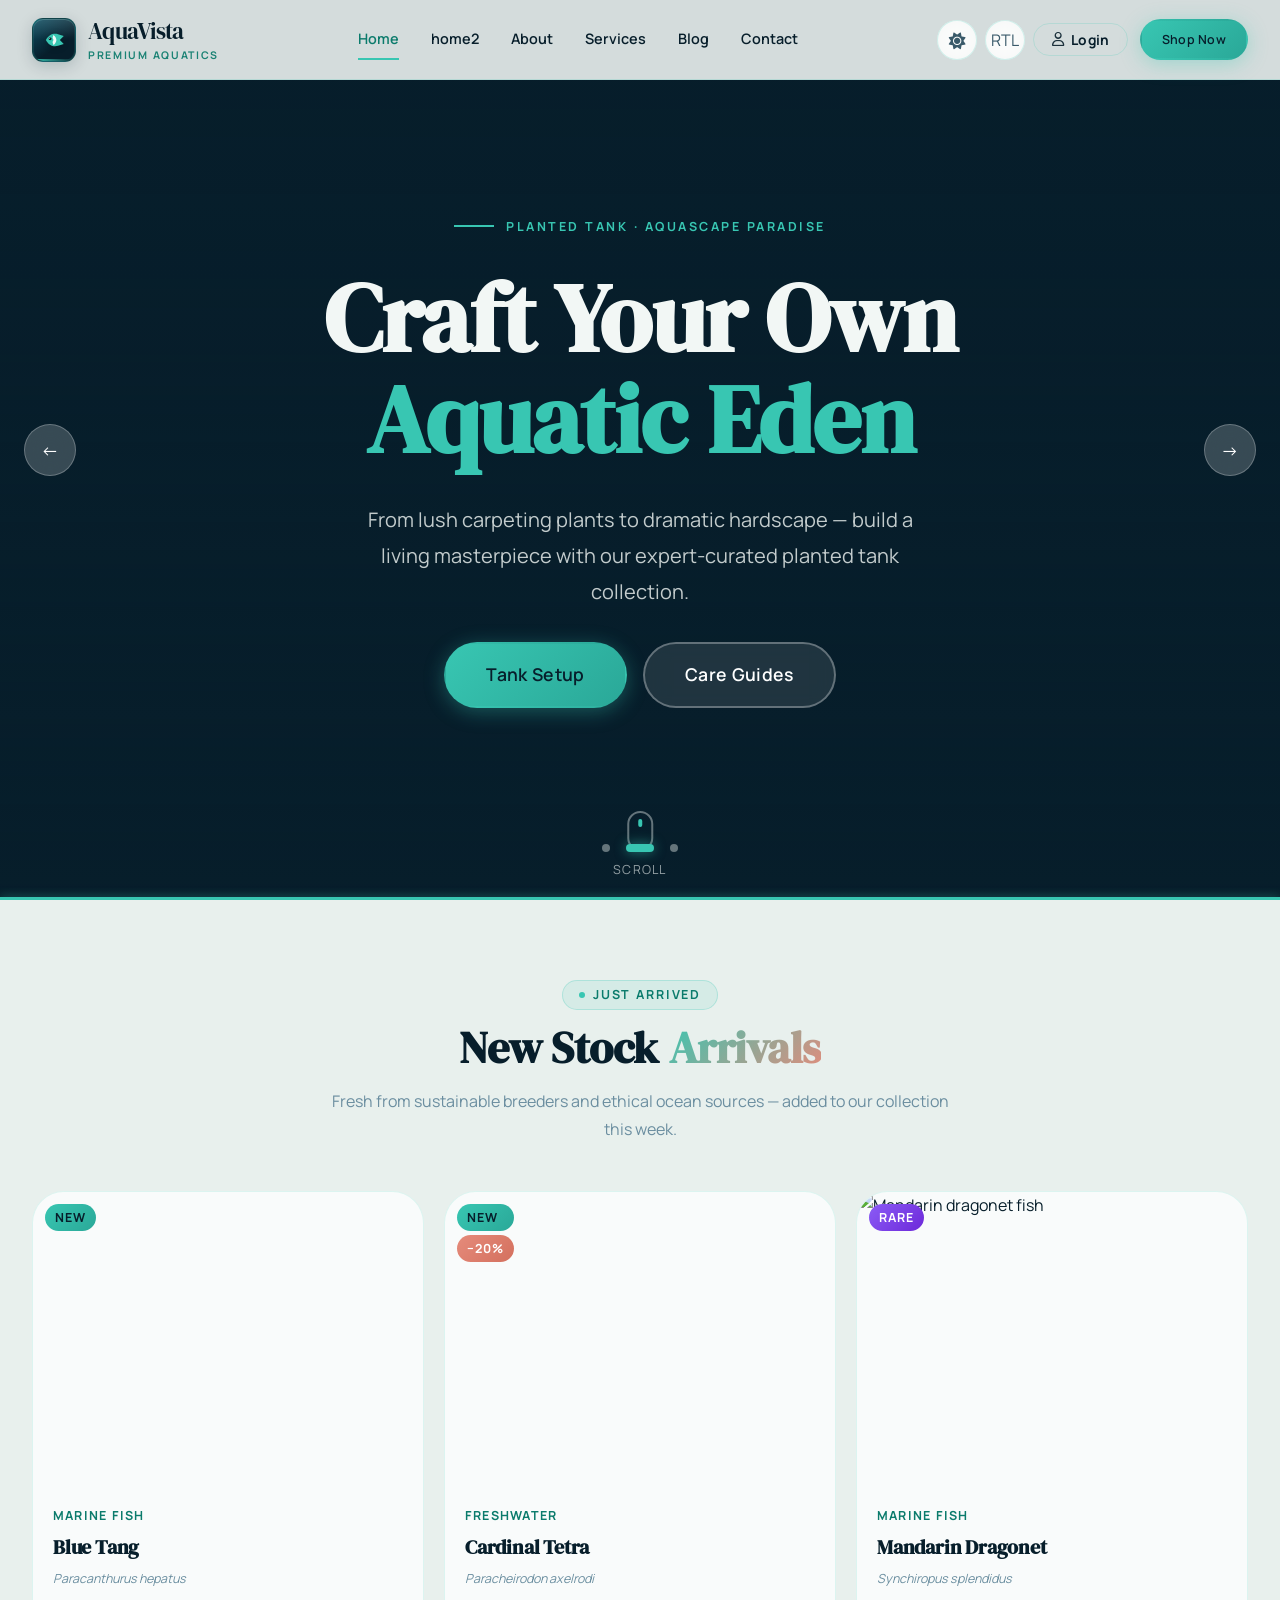
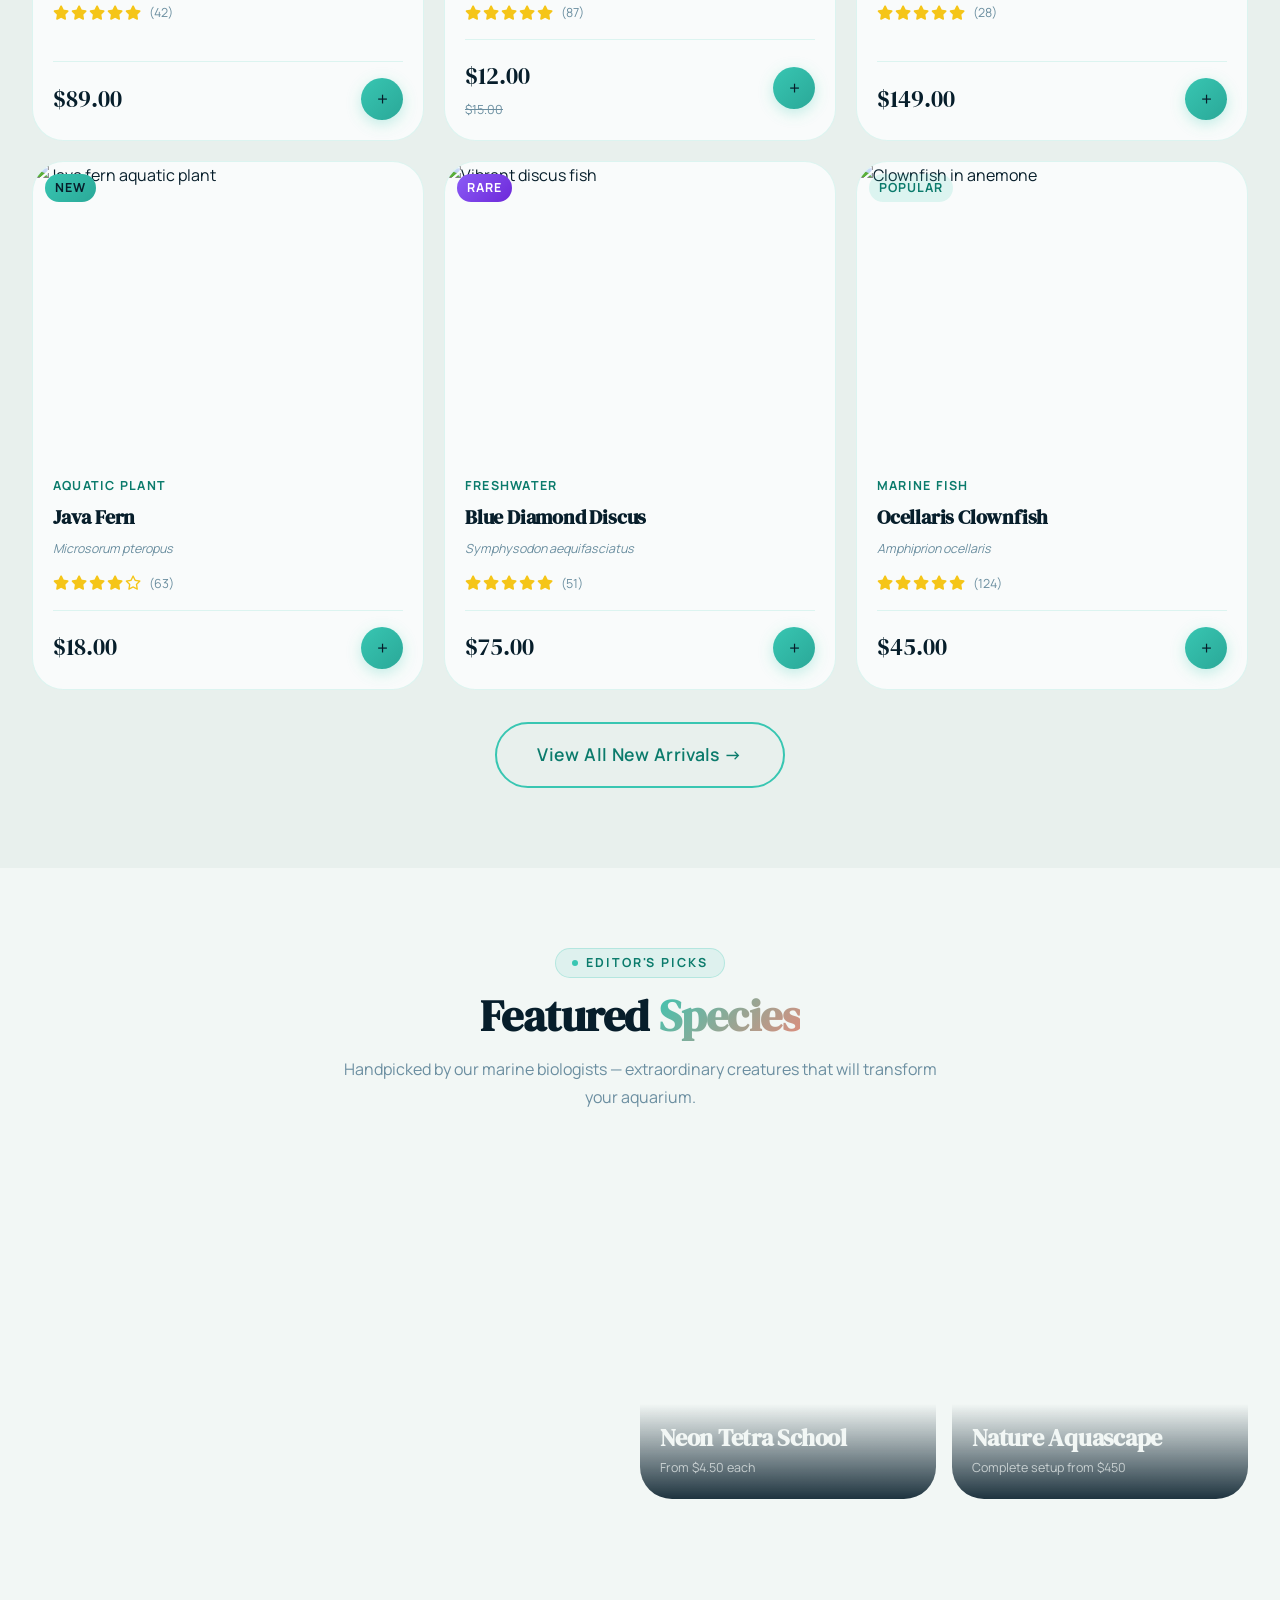
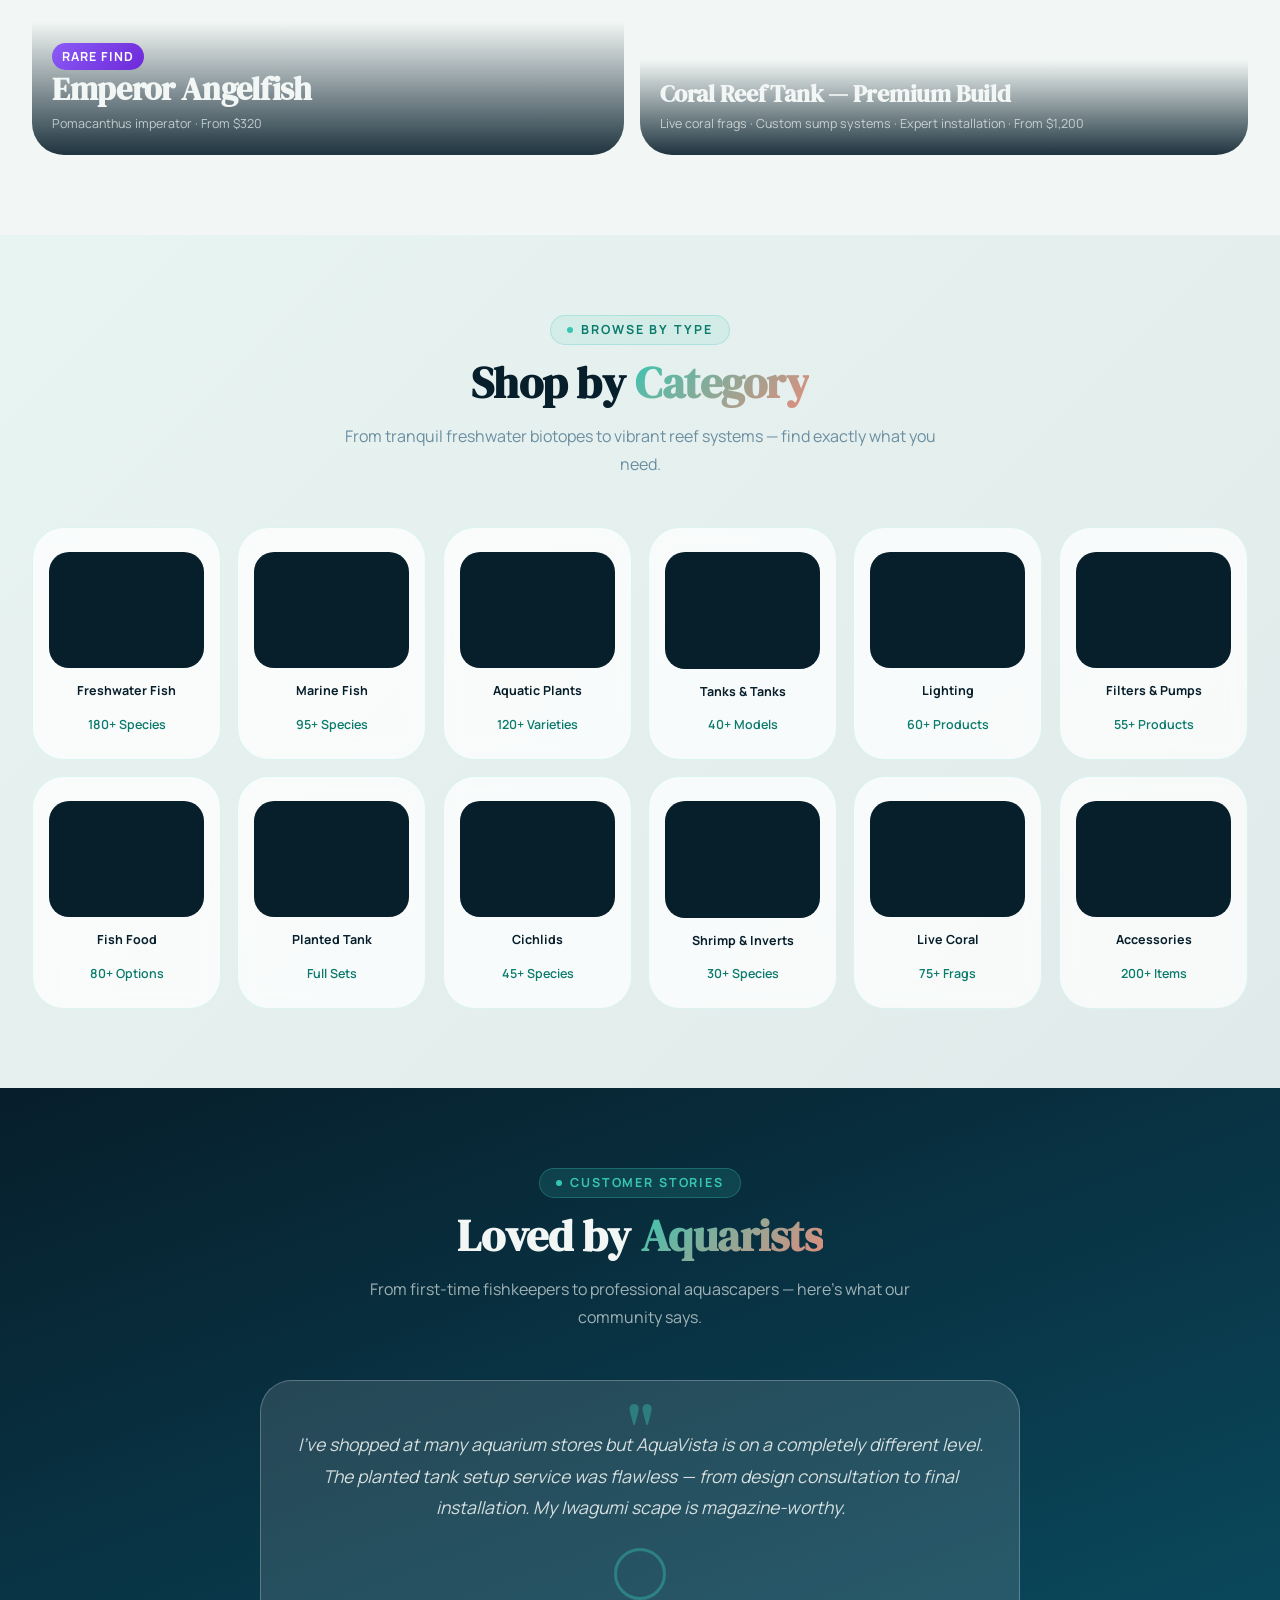
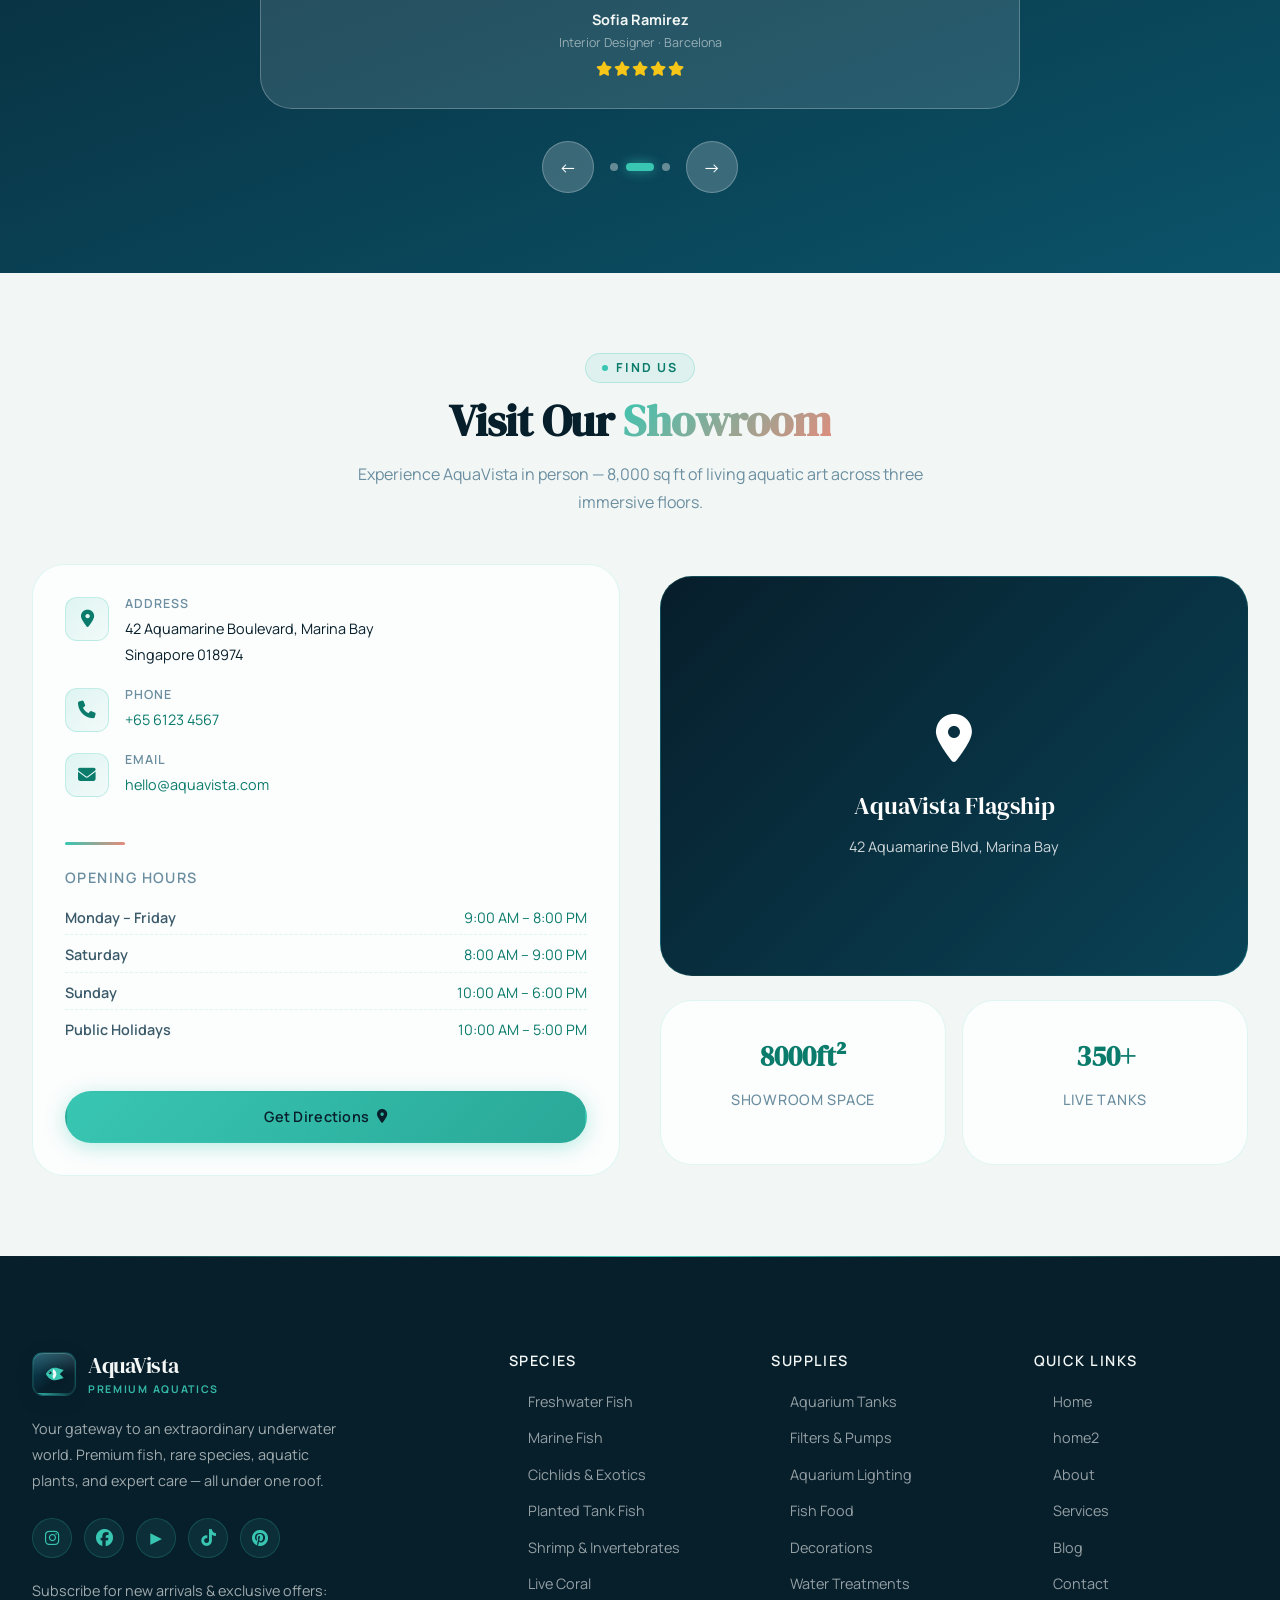
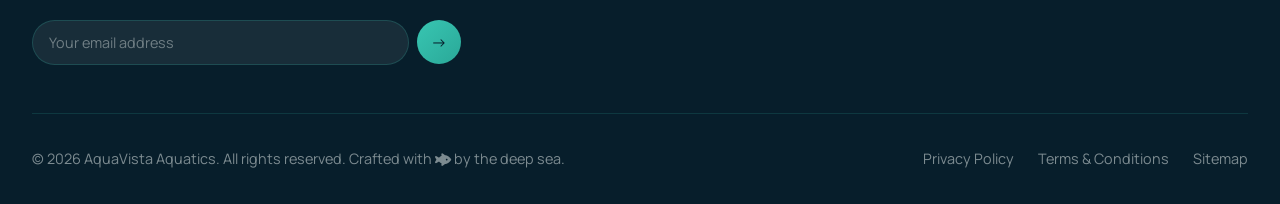
==== commit 5ac7c13e: "bugs fixed" ====
--- a/index.html
+++ b/index.html
@@ -68,7 +68,7 @@
       <button class="nav-btn" id="rtl-toggle" aria-label="Toggle RTL">
         <span class="rtl-icon">RTL</span>
       </button>
-      <a href="#" class="nav-login" aria-label="Log in"><i class="fa-regular fa-user"></i> Login</a>
+      <a href="login.html" class="nav-login" aria-label="Log in"><i class="fa-regular fa-user"></i> Login</a>
         <a href="contact.html" class="btn btn-primary btn-sm nav-cta">Shop Now</a>
     </div>
 
@@ -86,7 +86,7 @@
     <a href="blog.html" class="mobile-nav-link"><i class="fa-solid fa-book-open"></i> Blog</a>
     <a href="contact.html" class="mobile-nav-link"><i class="fa-solid fa-location-dot"></i> Contact</a>
       <a href="contact.html" class="btn btn-primary mobile-cta"><i class="fa-solid fa-calendar-check"></i> Book Now</a>
-      <a href="#" class="nav-login-mobile" aria-label="Log in"><i class="fa-regular fa-user"></i> Log in to your account</a>
+      <a href="login.html" class="nav-login-mobile" aria-label="Log in"><i class="fa-regular fa-user"></i> Log in to your account</a>
   <div class="mobile-menu-controls">
     <button class="btn btn-outline btn-sm" id="theme-toggle-mob"><i class="fa-solid fa-moon"></i> Dark Mode</button>
     <button class="btn btn-ghost btn-sm" id="rtl-toggle-mob">RTL</button>
@@ -661,5 +661,6 @@
     document.getElementById('rtl-toggle')?.click();
   });
 </script>
+<script src="js/auth.js"></script>
 </body>
 </html>
--- a/css/style.css
+++ b/css/style.css
@@ -490,7 +490,8 @@
 .grid { display: grid; }
 .grid-2 { display: grid; grid-template-columns: repeat(2, 1fr); gap: var(--sp-6); align-items: stretch; }
 .grid-3 { display: grid; grid-template-columns: repeat(3, 1fr); gap: var(--sp-6); align-items: stretch; }
-.grid-4 { display: grid; grid-template-columns: repeat(4, 1fr); gap: var(--sp-6); align-items: stretch; }
+.grid-4 { display: grid; grid-template-columns: repeat(4, minmax(0, 1fr)); gap: var(--sp-6); align-items: stretch; grid-auto-rows: 1fr; }
+.grid-4 > * { min-width: 0; }
 .grid-auto { display: grid; grid-template-columns: repeat(auto-fill, minmax(280px, 1fr)); gap: var(--sp-6); align-items: stretch; }
 .grid-auto-sm { display: grid; grid-template-columns: repeat(auto-fill, minmax(220px, 1fr)); gap: var(--sp-5); align-items: stretch; }
 
--- a/css/components.css
+++ b/css/components.css
@@ -967,6 +967,9 @@
   border-radius: var(--radius-xl);
   position: relative;
   transition: all var(--transition-base);
+  max-width: 760px;
+  margin-inline: auto;
+  text-align: center;
 }
 
 .testimonial-card:hover {
@@ -983,7 +986,8 @@
   opacity: 0.4;
   position: absolute;
   top: var(--sp-4);
-  left: var(--sp-6);
+  left: 50%;
+  transform: translateX(-50%);
 }
 
 .testimonial-text {
@@ -993,12 +997,16 @@
   margin-top: var(--sp-4);
   margin-bottom: var(--sp-6);
   font-style: italic;
+  text-align: center;
 }
 
 .testimonial-footer {
   display: flex;
-  align-items: center;
-  gap: var(--sp-4);
+  flex-direction: column;
+  align-items: center;
+  justify-content: center;
+  gap: var(--sp-2);
+  text-align: center;
 }
 
 .testimonial-avatar {
@@ -1011,7 +1019,7 @@
 }
 
 .testimonial-info {
-  flex: 1;
+  flex: none;
 }
 
 .testimonial-name {
@@ -1434,15 +1442,28 @@
   margin-bottom: var(--sp-5);
 }
 
-/* ========== STAT CARD ========== */
+/* ========== STAT CARD — equal size, all viewports ========== */
 .stat-card {
   text-align: center;
-  padding: var(--sp-8);
+  padding: var(--sp-8) var(--sp-6);
   background: var(--glass-bg);
   border: 1px solid var(--glass-border);
   border-radius: var(--radius-xl);
   backdrop-filter: blur(20px);
   transition: all var(--transition-base);
+  display: flex;
+  flex-direction: column;
+  align-items: center;
+  justify-content: center;
+  gap: 0;
+  height: 100%;
+  width: 100%;
+  min-width: 0;
+  max-width: 100%;
+  min-height: 230px;
+  box-sizing: border-box;
+  margin: 0;
+  overflow: hidden;
 }
 
 .stat-card:hover {
@@ -1452,26 +1473,46 @@
 }
 
 .stat-icon {
-  font-size: 2.5rem;
-  margin-bottom: var(--sp-4);
-  display: block;
+  font-size: 2.2rem;
+  margin-bottom: 12px;
+  display: flex;
+  align-items: center;
+  justify-content: center;
+  height: 52px;
+  min-height: 52px;
+  line-height: 1;
 }
 
 .stat-value {
   font-family: var(--font-serif);
-  font-size: var(--fs-4xl);
+  font-size: clamp(1.5rem, 2.2vw, 2.1rem);
   color: var(--aquamarine-text);
-  display: block;
-  line-height: 1;
-  margin-bottom: var(--sp-2);
+  display: flex;
+  align-items: center;
+  justify-content: center;
+  line-height: 1.1;
+  margin-bottom: 8px;
+  min-height: 48px;
+  min-width: 0;
+  max-width: 100%;
+  width: 100%;
+  white-space: nowrap;
+  overflow: hidden;
 }
 
 .stat-label {
+  display: flex;
+  align-items: flex-start;
+  justify-content: center;
   font-size: var(--fs-sm);
   color: rgba(242,247,245,0.7);
   font-weight: 500;
   text-transform: uppercase;
   letter-spacing: 0.05em;
+  line-height: 1.5;
+  text-align: center;
+  min-height: 3em;
+  max-width: 100%;
 }
 
 .stat-star {
--- a/css/shared.css
+++ b/css/shared.css
@@ -976,13 +976,15 @@
 
 /* ========== INDEX: TESTIMONIALS / STORE ========== */
 .t-section { background: linear-gradient(160deg, var(--abyss) 0%, var(--deep-ocean) 100%); }
-.testimonial-track { position: relative; min-height: 260px; }
+.testimonial-track { position: relative; display: grid; min-height: 0; }
 .testimonial-slide {
-  position: absolute; inset: 0;
+  grid-area: 1 / 1;
+  position: relative; inset: auto;
   opacity: 0; transform: translateX(30px);
-  transition: all 0.5s ease; pointer-events: none;
-}
-.testimonial-slide.active { opacity: 1; transform: translateX(0); pointer-events: auto; }
+  transition: opacity 0.5s ease, transform 0.5s ease, visibility 0.5s;
+  pointer-events: none; visibility: hidden;
+}
+.testimonial-slide.active { opacity: 1; transform: translateX(0); pointer-events: auto; visibility: visible; }
 .t-controls { display: flex; align-items: center; gap: var(--sp-4); justify-content: center; margin-top: var(--sp-8); }
 .t-dots { display: flex; align-items: center; gap: var(--sp-2); }
 
@@ -1126,17 +1128,27 @@
   z-index: 1;
 }
 .hero-stats {
-  display: grid; grid-template-columns: repeat(4, 1fr); gap: var(--sp-6);
+  display: grid; grid-template-columns: repeat(4, minmax(0, 1fr)); gap: var(--sp-6);
   margin-top: var(--sp-10); padding-top: var(--sp-8);
   border-top: 1px solid rgba(242,247,245,0.15);
+  width: 100%; justify-items: center; align-items: start; text-align: center;
+}
+.hero-stat {
+  display: flex; flex-direction: column; align-items: center; justify-content: flex-start;
+  text-align: center; min-width: 0; width: 100%; max-width: 100%;
 }
 .hero-stat .value {
-  font-family: var(--font-serif); font-size: var(--fs-3xl); color: var(--aquamarine-text);
-  display: block; line-height: 1; margin-bottom: var(--sp-1);
+  font-family: var(--font-serif); font-size: clamp(1.35rem, 2.4vw, 1.9rem); color: var(--aquamarine-text);
+  display: block; line-height: 1.1; margin-bottom: var(--sp-1);
+  text-align: center; width: 100%; max-width: 100%;
+  min-width: 0; white-space: nowrap; overflow: hidden; text-overflow: ellipsis;
 }
 .hero-stat .label {
   font-size: var(--fs-xs); color: rgba(242,247,245,0.65);
   font-weight: 700; text-transform: uppercase; letter-spacing: 0.1em;
+  text-align: center; width: 100%; max-width: 100%;
+  min-height: 2.6em; line-height: 1.5;
+  display: flex; align-items: flex-start; justify-content: center;
 }
 .newsletter-big {
   background: linear-gradient(135deg, var(--aquamarine), var(--deep-ocean));
@@ -1167,18 +1179,20 @@
 }
 .newsletter-big-form button {
   flex-shrink: 0; width: auto; height: auto; padding: var(--sp-4) var(--sp-8);
-  background: linear-gradient(135deg, var(--abyss), var(--midnight)); color: var(--aquamarine-text);
+  background: linear-gradient(135deg, var(--abyss), var(--midnight)); color: var(--aquamarine);
   border: none; border-radius: var(--radius-full); font-family: var(--font-sans); font-weight: 700;
   font-size: var(--fs-sm); cursor: pointer; transition: all var(--transition-spring); white-space: nowrap;
   display: inline-flex; align-items: center; justify-content: center; gap: var(--sp-2);
   box-shadow: 0 10px 30px rgba(7,30,43,0.35);
 }
-.newsletter-big-form button:hover {
+.newsletter-big-form button:hover,
+.newsletter-big-form button:focus-visible {
   background: linear-gradient(135deg, var(--aquamarine), var(--aquamarine-dark)); color: var(--abyss);
   transform: translateY(-2px); box-shadow: 0 14px 36px rgba(7,30,43,0.45);
+  outline: 2px solid #ffffff; outline-offset: 2px;
 }
 .newsletter-big-form button .btn-arrow { transition: transform var(--transition-base); }
-.newsletter-big-form button:hover .btn-arrow { transform: translateX(4px); }
+.newsletter-big-form button:hover .btn-arrow, .newsletter-big-form button:focus-visible .btn-arrow { transform: translateX(4px); }
 .newsletter-big-form input::placeholder { color: rgba(7,30,43,0.55); }
 
 /* ========== BLOG: HERO / FEATURED / GRID / GUIDES / TAGS / NEWSLETTER ========== */
@@ -2011,7 +2025,7 @@
 }
 @media(max-width:767px) {
   .community-grid { grid-template-columns: 1fr; }
-  .hero-stats { grid-template-columns: repeat(2, 1fr); gap: var(--sp-4); }
+  .hero-stats { grid-template-columns: repeat(2, minmax(0, 1fr)); gap: var(--sp-4); }
   .newsletter-big-form { flex-direction: column; }
 }
 @media(max-width:639px) {
@@ -2083,7 +2097,7 @@
 .hero-title { margin: 0; }
 .hero-description { max-width: 560px; }
 .hero-actions { justify-content: center; margin: 0; }
-.hero-content .hero-stats { max-width: 780px; margin: 0; }
+.hero-content .hero-stats { max-width: 780px; width: 100%; margin: 0; }
 
 /* 3) Slider hero — index.html */
 .hero-slider {
@@ -2160,7 +2174,6 @@
 .cta-section .section-tag,
 .cta-section .btn-outline,
 .cta-feature-pill i,
-.newsletter-big-form button,
 .marine-card-price,
 .floating-card-chip,
 .footer-tagline,
--- a/css/responsive.css
+++ b/css/responsive.css
@@ -34,9 +34,17 @@
 
   /* Grids: 4-col to 2-col, 3-col to 2-col (equal rows so all cards stay the same size) */
   .grid-4, .grid-3 {
-    grid-template-columns: repeat(2, 1fr) !important;
+    grid-template-columns: repeat(2, minmax(0, 1fr)) !important;
     grid-auto-rows: 1fr;
   }
+  /* Stats: 4 cards same size on tablet landscape */
+  .stat-card {
+    min-height: 210px !important;
+    padding: var(--sp-7) var(--sp-5) !important;
+  }
+  .stat-icon { height: 48px !important; min-height: 48px !important; }
+  .stat-value { min-height: 44px !important; }
+  .stat-label { min-height: 3em !important; }
   .marine-grid, .values-grid, .cert-grid, .plant-gallery, .sitemap-grid, .search-pages {
     grid-template-columns: repeat(2, 1fr) !important;
   }
@@ -222,10 +230,26 @@
     justify-content: center !important;
   }
   .hero-stats {
-    grid-template-columns: repeat(2, 1fr) !important;
+    grid-template-columns: repeat(2, minmax(0, 1fr)) !important;
     gap: var(--sp-4) !important;
     width: 100%;
   }
+  .hero-stat { min-width: 0 !important; width: 100% !important; }
+  .hero-stat .value { white-space: nowrap !important; overflow: hidden !important; text-overflow: ellipsis !important; }
+  .hero-stat .label { min-height: 2.6em !important; }
+  /* Stats: 4 cards same size on tablet portrait (2x2) */
+  .grid-4 {
+    grid-template-columns: repeat(2, minmax(0, 1fr)) !important;
+    grid-auto-rows: 1fr !important;
+    gap: var(--sp-4) !important;
+  }
+  .stat-card {
+    min-height: 200px !important;
+    padding: var(--sp-6) var(--sp-5) !important;
+  }
+  .stat-icon { height: 46px !important; min-height: 46px !important; font-size: 2rem !important; }
+  .stat-value { min-height: 42px !important; }
+  .stat-label { min-height: 3em !important; }
 
   /* Page Hero Banners */
   .page-hero {
@@ -392,21 +416,22 @@
     grid-template-columns: 1fr !important;
     gap: var(--sp-8) !important;
   }
-  /* Testimonials: switch from absolute crossfade to normal flow so
-     long reviews grow the track instead of overlapping on mobile */
-  .testimonial-track { min-height: 0 !important; }
+  /* Testimonials: grid-stack keeps track height = tallest card,
+     so long reviews never overlap controls on any breakpoint */
+  .testimonial-track { min-height: 0 !important; display: grid !important; }
   .testimonial-slide {
-    position: static !important;
+    grid-area: 1 / 1 !important;
+    position: relative !important;
     inset: auto !important;
     opacity: 0 !important;
     transform: none !important;
     pointer-events: none !important;
-    display: none !important;
+    visibility: hidden !important;
   }
   .testimonial-slide.active {
-    display: block !important;
     opacity: 1 !important;
     pointer-events: auto !important;
+    visibility: visible !important;
   }
 }
 
@@ -448,8 +473,20 @@
 
   /* All Grids to 1 Column */
   .grid-2, .grid-3, .grid-4 {
-    grid-template-columns: 1fr !important;
-  }
+    grid-template-columns: minmax(0, 1fr) !important;
+    grid-auto-rows: 1fr !important;
+    gap: var(--sp-4) !important;
+  }
+  /* Stats: 4 cards same size stacked, equal height */
+  .stat-card {
+    min-height: 190px !important;
+    padding: var(--sp-6) var(--sp-5) !important;
+    width: 100% !important;
+    max-width: 100% !important;
+  }
+  .stat-icon { height: 44px !important; min-height: 44px !important; font-size: 2rem !important; }
+  .stat-value { min-height: 40px !important; white-space: nowrap !important; }
+  .stat-label { min-height: 2.8em !important; }
   .marine-grid, .values-grid, .cert-grid, .plant-gallery, .sitemap-grid, .search-pages, .services-grid {
     grid-template-columns: 1fr !important;
   }
@@ -526,9 +563,9 @@
   .guide-card, .testimonial-card, .step-card, .pricing-card, .value-card, .service-card {
     padding: var(--sp-6) var(--sp-5) !important;
   }
-  .testimonial-quote { font-size: 3rem; top: var(--sp-3); left: var(--sp-5); }
-  .testimonial-footer { flex-wrap: wrap; gap: var(--sp-3); }
-  .testimonial-footer .stars { flex-basis: 100%; }
+  .testimonial-quote { font-size: 3rem; top: var(--sp-3); left: 50%; transform: translateX(-50%); }
+  .testimonial-footer { flex-direction: column; align-items: center; justify-content: center; text-align: center; flex-wrap: wrap; gap: var(--sp-3); }
+  .testimonial-footer .stars { flex-basis: auto; }
   .btn-lg {
     padding: var(--sp-3) var(--sp-6) !important;
     font-size: var(--fs-sm) !important;
@@ -684,12 +721,18 @@
     gap: var(--sp-3) !important;
     margin-top: var(--sp-6) !important;
     padding-top: var(--sp-5) !important;
-  }
+    grid-template-columns: repeat(2, minmax(0, 1fr)) !important;
+  }
+  .hero-stat { min-width: 0 !important; width: 100% !important; }
   .hero-stat .value {
-    font-size: 1.75rem !important;
+    font-size: 1.35rem !important;
+    white-space: nowrap !important;
+    overflow: hidden !important;
+    text-overflow: ellipsis !important;
   }
   .hero-stat .label {
     font-size: 0.65rem !important;
+    min-height: 2.6em !important;
   }
 
   /* Filter pills & tags */
@@ -706,6 +749,14 @@
   .guide-card, .pricing-card, .testimonial-card, .step-card, .service-card, .value-card {
     padding: var(--sp-5) var(--sp-4) !important;
   }
+  /* Stats: same size on compact mobile */
+  .stat-card {
+    min-height: 180px !important;
+    padding: var(--sp-5) var(--sp-4) !important;
+  }
+  .stat-icon { height: 42px !important; min-height: 42px !important; font-size: 1.9rem !important; }
+  .stat-value { min-height: 38px !important; }
+  .stat-label { min-height: 2.8em !important; }
 
   /* Form inputs */
   .form-group input, .form-group textarea, .form-group select {
@@ -816,17 +867,22 @@
 
   /* Brand Stats & Hero Stats */
   .brand-stats-grid, .hero-stats {
-    grid-template-columns: 1fr 1fr !important;
+    grid-template-columns: repeat(2, minmax(0, 1fr)) !important;
     gap: 6px !important;
     padding-top: 10px !important;
     margin-top: 10px !important;
   }
+  .hero-stat { min-width: 0 !important; width: 100% !important; }
   .hero-stat .value, .stat-number {
-    font-size: 1.4rem !important;
+    font-size: 1.25rem !important;
+    white-space: nowrap !important;
+    overflow: hidden !important;
+    text-overflow: ellipsis !important;
   }
   .hero-stat .label {
     font-size: 0.58rem !important;
     letter-spacing: 0.04em !important;
+    min-height: 2.6em !important;
   }
 
   /* Story Micro */
@@ -861,6 +917,14 @@
     padding: 0.875rem 0.75rem !important;
     border-radius: var(--radius-md) !important;
   }
+  /* Stats: same size on ultra-compact */
+  .stat-card {
+    min-height: 170px !important;
+    padding: 1rem 0.75rem !important;
+  }
+  .stat-icon { height: 40px !important; min-height: 40px !important; font-size: 1.8rem !important; }
+  .stat-value { min-height: 36px !important; }
+  .stat-label { min-height: 2.8em !important; }
 
   /* Contact & Forms Micro */
   .contact-card, .contact-form-wrap, .consultation-form-wrap {
